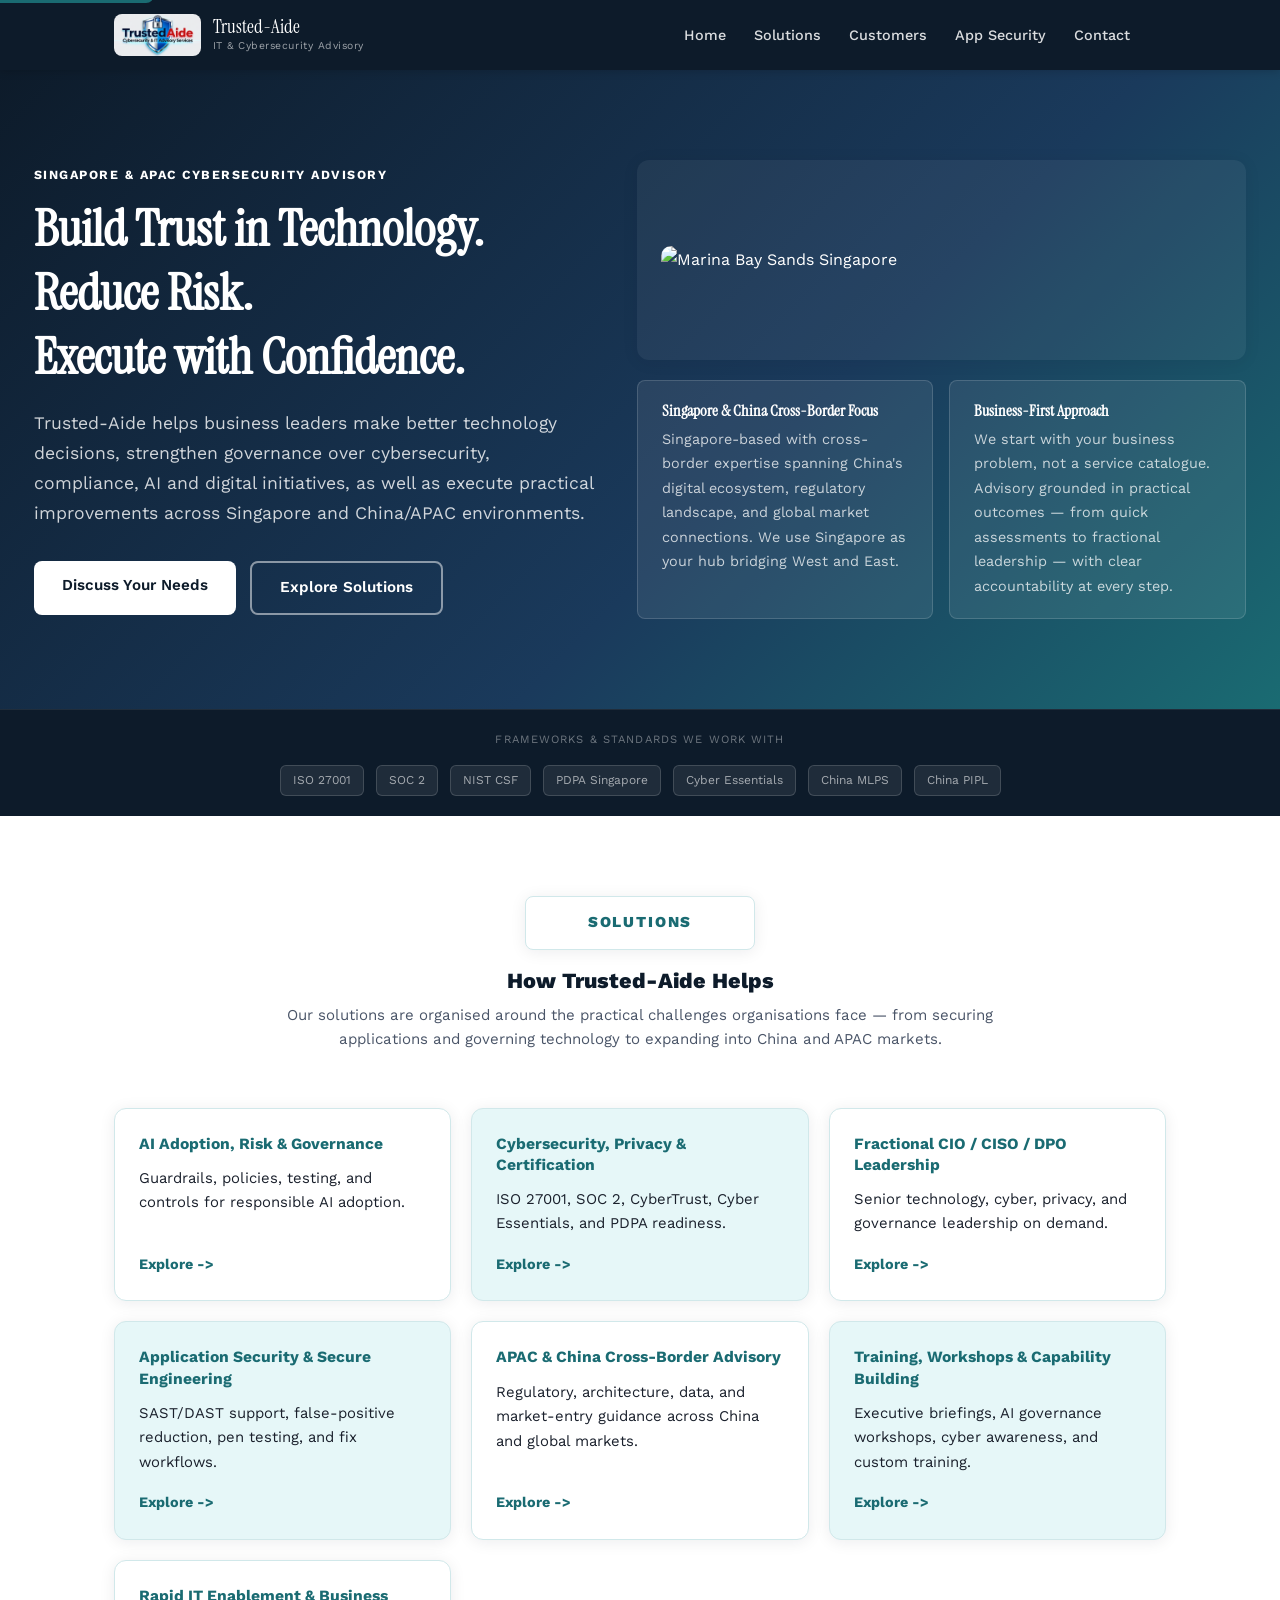
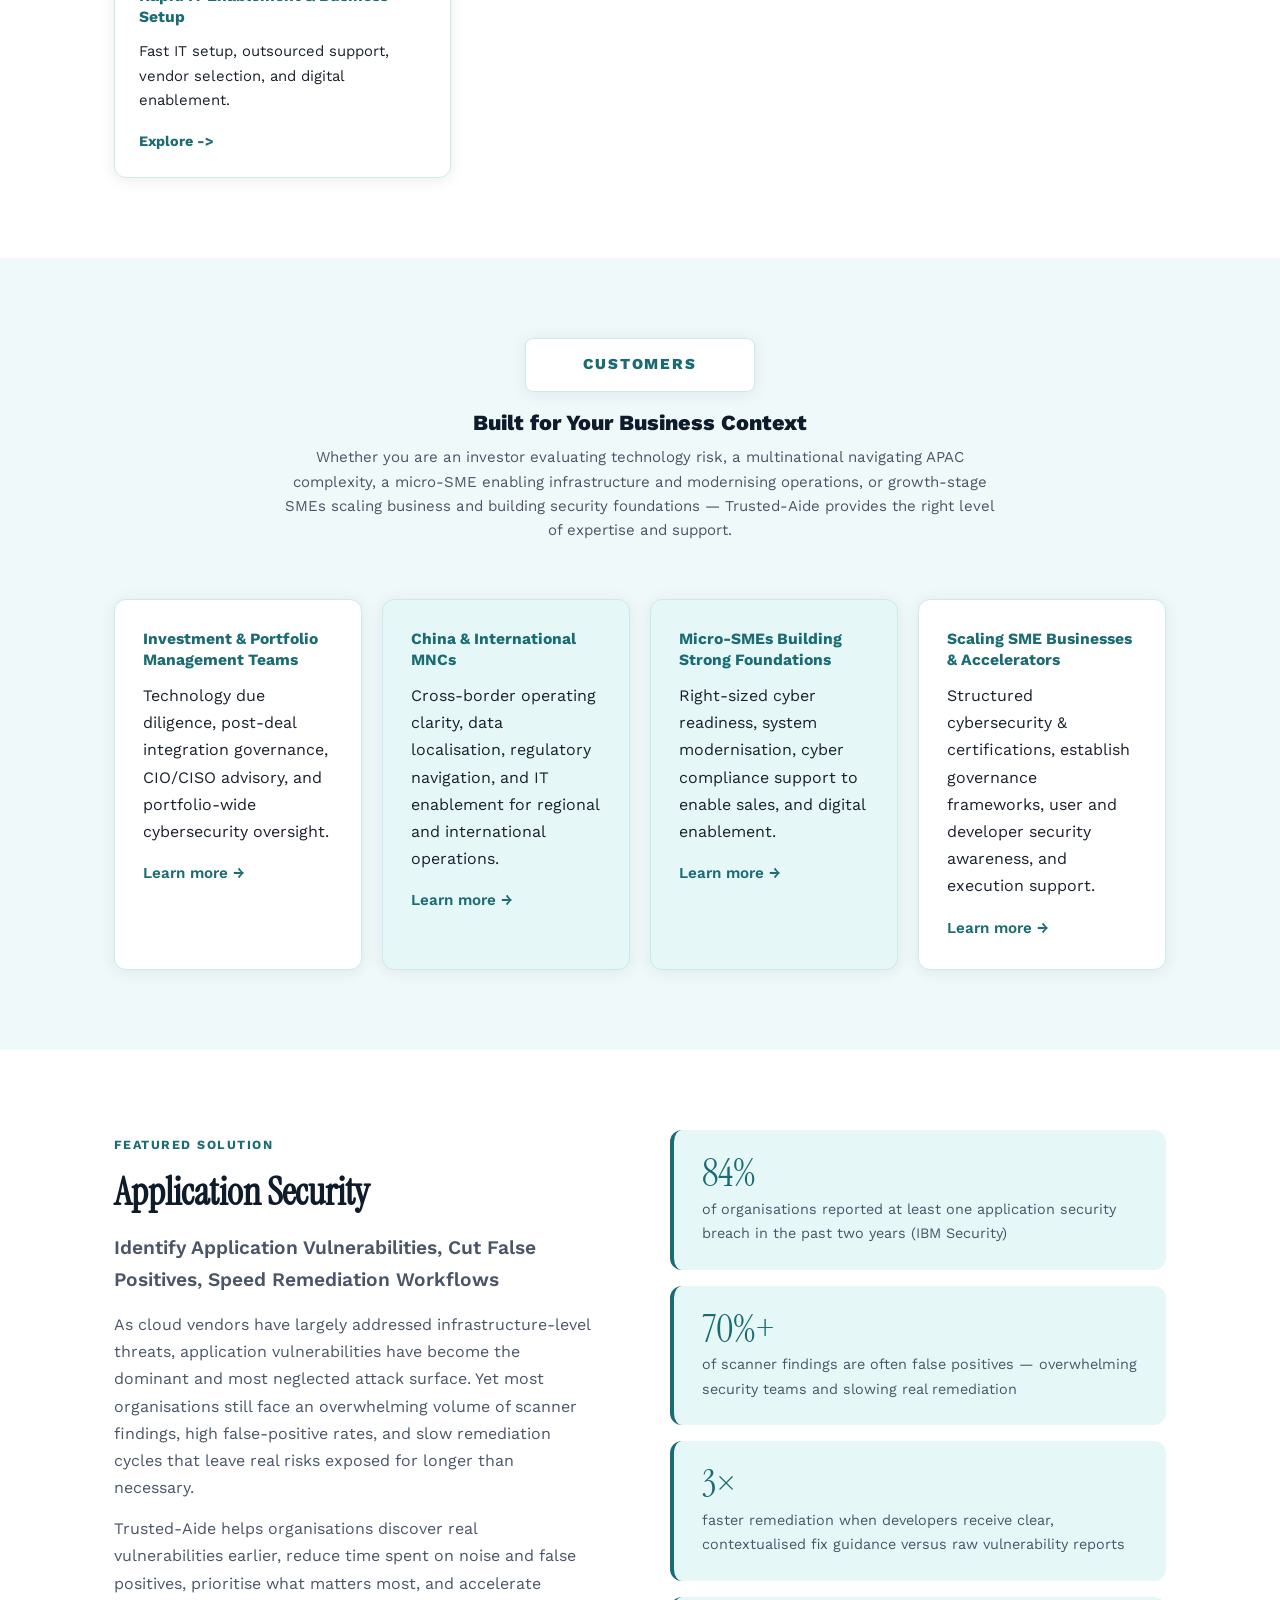
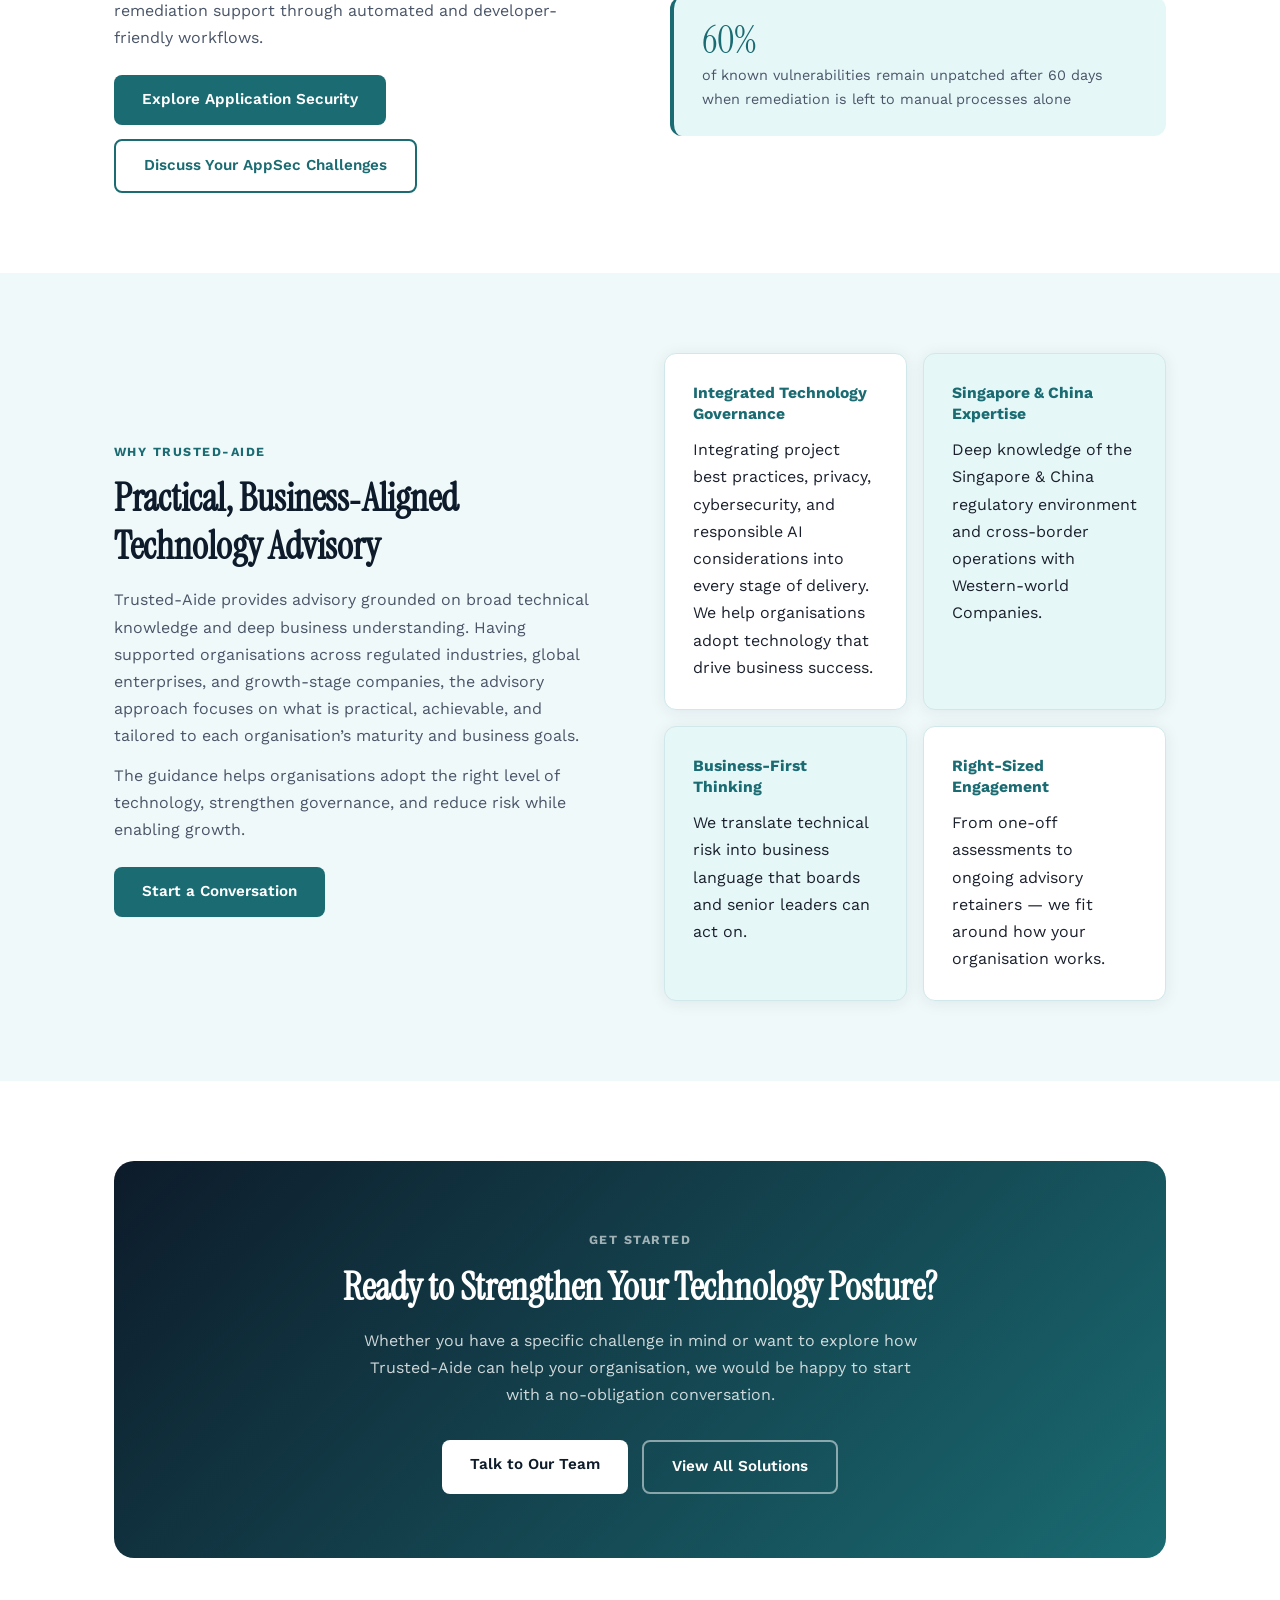
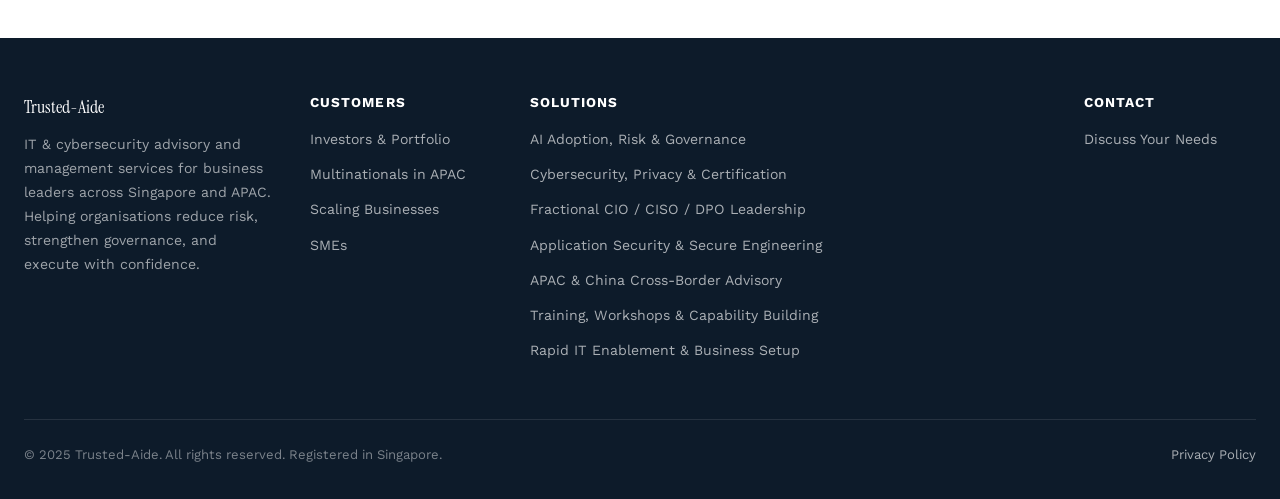
==== index.html @ 59858b73 "Balance appsec statistics section" ====
<!DOCTYPE html>
<html lang="en">
<head>
<meta charset="UTF-8"/>
<meta name="viewport" content="width=device-width, initial-scale=1.0"/>
<title>Trusted-Aide | Practical Security & Risk Reduction for SMEs</title>
  <meta name="description"
        content="Trusted-Aide helps SMEs reduce security risk with practical guidance, better controls, and support across applications, data, and operations.">

  <link rel="canonical" href="https://trusted-aide.com/">

  <!-- Open Graph -->
  <meta property="og:type" content="website">
  <meta property="og:title" content="Trusted-Aide | Practical Security & Risk Reduction for SMEs">
  <meta property="og:description"
        content="Reduce security risk with practical, business-friendly guidance across your applications, data, and operations.">
  <meta property="og:url" content="https://trusted-aide.com/">
  <meta property="og:site_name" content="Trusted-Aide">
  <meta property="og:image" content="https://trusted-aide.com/assets/logo.png">

  <!-- Twitter -->
  <meta name="twitter:card" content="summary_large_image">
  <meta name="twitter:title" content="Trusted-Aide | Practical Security & Risk Reduction for SMEs">
  <meta name="twitter:description"
        content="Security guidance and support to help SMEs reduce risk without slowing the business.">
  <meta name="twitter:image" content="https://trusted-aide.com/assets/logo.png">

  <!-- Favicon -->
  <link rel="icon" href="/assets/logo.png">

  <!-- Google Fonts -->
  <link rel="preconnect" href="https://fonts.googleapis.com">
  <link rel="preconnect" href="https://fonts.gstatic.com" crossorigin>
  <link href="https://fonts.googleapis.com/css2?family=Instrument+Serif:ital@0;1&family=Work+Sans:wght@300..700&display=swap" rel="stylesheet">
  <link rel="stylesheet" href="assets/style.css?v=20260531-site-16">
</head>
<body>
<a class="skip-link" href="#main">Skip to content</a>

<header class="site-header">
  <div class="container nav">
    <a class="brand" href="index.html">
      <img src="assets/logo.png" alt="Trusted-Aide" width="160" height="42"/>
      <div class="brand-copy">
        <span class="brand-name">Trusted-Aide</span>
                  <span class="brand-tag">IT &amp; Cybersecurity Advisory</span>
      </div>
    </a>
    <nav class="nav-links" aria-label="Main">
      <a href="index.html">Home</a>
      <a href="solutions.html">Solutions</a>
      <a href="segments.html">Customers</a>
      <a href="solution-application-security.html">App Security</a>
      <a href="contact.html">Contact</a>
    </nav>
    <div class="nav-tools">
      <button class="menu-toggle" data-menu-toggle aria-label="Menu">&#9776;</button>
    </div>
  </div>
  <div class="container mobile-nav" data-mobile-nav>
    <a href="index.html">Home</a>
    <a href="solutions.html">Solutions</a>
    <a href="segments.html">Customers</a>
    <a href="solution-application-security.html">App Security</a>
    <a href="contact.html">Contact</a>
  </div>
</header>

<main id="main">

<!-- HERO -->
<section class="hero">
        <div class="container-wide" style="display:grid;grid-template-columns:48fr 52fr;gap:40px;align-items:start;">
    <div class="reveal">
      <span class="eyebrow">Singapore &amp; APAC Cybersecurity Advisory</span>
      <h1 class="title">Build Trust in Technology.<br>Reduce Risk.<br>Execute with Confidence.</h1>
      <p class="lede">Trusted-Aide helps business leaders make better technology decisions, strengthen governance over cybersecurity, compliance, AI and digital initiatives, as well as execute practical improvements across Singapore and China/APAC environments.</p>
      <div class="hero-actions">
        <a class="btn btn-light" href="contact.html">Discuss Your Needs</a>
        <a class="btn btn-secondary" href="solutions.html">Explore Solutions</a>
      </div>
    </div>
    <div class="hero-stack">
      <div class="logo-panel">
                  <img src="https://images.pexels.com/photos/1842332/pexels-photo-1842332.jpeg?w=800&h=500&fit=crop" alt="Marina Bay Sands Singapore" style="border-radius:10px;max-height:220px;object-fit:cover;width:100%"/>
      </div>
      <div class="cards-2">
        <div class="glass">
          <h3>Singapore &amp; China Cross-Border Focus</h3>
                        <p>Singapore-based with cross-border expertise spanning China's digital ecosystem, regulatory landscape, and global market connections. We use Singapore as your hub bridging West and East.</p>
        </div>
        <div class="glass">
          <h3>Business-First Approach</h3>
          <p>We start with your business problem, not a service catalogue. Advisory grounded in practical outcomes — from quick assessments to fractional leadership — with clear accountability at every step.</p>
        </div>
      </div>
    </div>
  </div>
</section>

<!-- TRUST BADGES -->
<section style="background:var(--navy);padding:20px 0;border-top:1px solid rgba(255,255,255,0.08)">
  <div class="container" style="display:flex;flex-wrap:wrap;gap:12px;justify-content:center;align-items:center;flex-direction:column">
    <p style="font-size:0.7rem;text-transform:uppercase;letter-spacing:0.1em;color:rgba(255,255,255,0.4);margin-bottom:4px">Frameworks &amp; Standards We Work With</p><div style="display:flex;flex-wrap:wrap;gap:12px;justify-content:center"><span class="badge">ISO 27001</span>
    <span class="badge">SOC 2</span>
    <span class="badge">NIST CSF</span>
    <span class="badge">PDPA Singapore</span>
    <span class="badge">Cyber Essentials</span><span class="badge">China MLPS</span><span class="badge">China PIPL</span>
    </div>
  </div>
</section>

<!-- SOLUTIONS OVERVIEW -->
<section class="section">
  <div class="container">
    <div class="section-head reveal">
      <span class="eyebrow">Solutions</span>
      <h2 class="section-title">How Trusted-Aide Helps</h2>
      <p class="summary">Our solutions are organised around the practical challenges organisations face — from securing applications and governing technology to expanding into China and APAC markets.</p>
    </div>
    <div class="solutions-overview-grid reveal">
      <a class="solution-overview-card card" href="solutions.html#ai">
        <h3>AI Adoption, Risk &amp; Governance</h3>
        <p>Guardrails, policies, testing, and controls for responsible AI adoption.</p>
        <span class="solution-card-link">Explore</span>
      </a>
      <a class="solution-overview-card card" href="solutions.html#cyber">
        <h3>Cybersecurity, Privacy &amp; Certification</h3>
        <p>ISO 27001, SOC 2, CyberTrust, Cyber Essentials, and PDPA readiness.</p>
        <span class="solution-card-link">Explore</span>
      </a>
      <a class="solution-overview-card card" href="solutions.html#leadership">
        <h3>Fractional CIO / CISO / DPO Leadership</h3>
        <p>Senior technology, cyber, privacy, and governance leadership on demand.</p>
        <span class="solution-card-link">Explore</span>
      </a>
      <a class="solution-overview-card card" href="solutions.html#appsec">
        <h3>Application Security &amp; Secure Engineering</h3>
        <p>SAST/DAST support, false-positive reduction, pen testing, and fix workflows.</p>
        <span class="solution-card-link">Explore</span>
      </a>
      <a class="solution-overview-card card" href="solutions.html#apac">
        <h3>APAC &amp; China Cross-Border Advisory</h3>
        <p>Regulatory, architecture, data, and market-entry guidance across China and global markets.</p>
        <span class="solution-card-link">Explore</span>
      </a>
      <a class="solution-overview-card card" href="solutions.html#training">
        <h3>Training, Workshops &amp; Capability Building</h3>
        <p>Executive briefings, AI governance workshops, cyber awareness, and custom training.</p>
        <span class="solution-card-link">Explore</span>
      </a>
      <a class="solution-overview-card card" href="solutions.html#itops">
        <h3>Rapid IT Enablement &amp; Business Setup</h3>
        <p>Fast IT setup, outsourced support, vendor selection, and digital enablement.</p>
        <span class="solution-card-link">Explore</span>
      </a>
    </div>
  </div>
</section>

<!-- WHO WE HELP -->
<section class="section surface">
  <div class="container">
    <div class="section-head reveal">
      <span class="eyebrow">Customers</span>
      <h2 class="section-title">Built for Your Business Context</h2>
      <p class="summary">Whether you are an investor evaluating technology risk, a multinational navigating APAC complexity, a micro-SME enabling infrastructure and modernising operations, or growth-stage SMEs scaling business and building security foundations — Trusted-Aide provides the right level of expertise and support.</p>
    </div>
    <div class="cards-4 reveal">
      <article class="card">
        <h3 class="card-title">Investment &amp; Portfolio Management Teams</h3>
        <p>Technology due diligence, post-deal integration governance, CIO/CISO advisory, and portfolio-wide cybersecurity oversight.</p>
        <p class="kicker"><a href="segments.html#investors">Learn more &rarr;</a></p>
      </article>
      <article class="card mint">
        <h3 class="card-title">China &amp; International MNCs</h3>
        <p>Cross-border operating clarity, data localisation, regulatory navigation, and IT enablement for regional and international operations.</p>
        <p class="kicker"><a href="segments.html#multinationals">Learn more &rarr;</a></p>
      </article>
      <article class="card mint">
        <h3 class="card-title">Micro-SMEs Building Strong Foundations</h3>
        <p>Right-sized cyber readiness, system modernisation, cyber compliance support to enable sales, and digital enablement.</p>
        <p class="kicker"><a href="segments.html#smes">Learn more &rarr;</a></p>
      </article>
      <article class="card">
        <h3 class="card-title">Scaling SME Businesses &amp; Accelerators</h3>
        <p>Structured cybersecurity &amp; certifications, establish governance frameworks, user and developer security awareness, and execution support.</p>
        <p class="kicker"><a href="segments.html#scaling">Learn more &rarr;</a></p>
      </article>
    </div>
  </div>
</section>

<!-- FEATURED: APPLICATION SECURITY -->
<section class="section">
  <div class="container">
    <div class="feature-band asym reveal">
      <div class="content-block">
        <span class="eyebrow">Featured Solution</span>
        <h2 class="section-title">Application Security</h2>
        <p class="page-subtitle">Identify Application Vulnerabilities, Cut False Positives, Speed Remediation Workflows</p>
        <p>As cloud vendors have largely addressed infrastructure-level threats, application vulnerabilities have become the dominant and most neglected attack surface. Yet most organisations still face an overwhelming volume of scanner findings, high false-positive rates, and slow remediation cycles that leave real risks exposed for longer than necessary.</p>
        <p>Trusted-Aide helps organisations discover real vulnerabilities earlier, reduce time spent on noise and false positives, prioritise what matters most, and accelerate remediation support through automated and developer-friendly workflows.</p>
        <div class="hero-actions hero-actions-tight">
          <a class="btn btn-primary" href="solution-application-security.html">Explore Application Security</a>
          <a class="btn btn-secondary" href="contact.html">Discuss Your AppSec Challenges</a>
        </div>
      </div>
      <div class="stat-stack">
        <div class="stat-card">
          <div class="number">84%</div>
          <p>of organisations reported at least one application security breach in the past two years (IBM Security)</p>
        </div>
        <div class="stat-card">
          <div class="number">70%+</div>
          <p>of scanner findings are often false positives — overwhelming security teams and slowing real remediation</p>
        </div>
        <div class="stat-card">
          <div class="number">3&times;</div>
          <p>faster remediation when developers receive clear, contextualised fix guidance versus raw vulnerability reports</p>
        </div>
        <div class="stat-card">
          <div class="number">60%</div>
          <p>of known vulnerabilities remain unpatched after 60 days when remediation is left to manual processes alone</p>
        </div>
      </div>
    </div>
  </div>
</section>

<!-- WHY TRUSTED-AIDE -->
<section class="section surface">
  <div class="container">
    <div class="why-grid reveal">
      <div class="content-block">
        <span class="eyebrow">Why Trusted-Aide</span>
        <h2 class="section-title">Practical, Business‑Aligned Technology Advisory</h2>
        <p>Trusted‑Aide provides advisory grounded on broad technical knowledge and deep business understanding. Having supported organisations across regulated industries, global enterprises, and growth‑stage companies, the advisory approach focuses on what is practical, achievable, and tailored to each organisation’s maturity and business goals.</p>
        <p>The guidance helps organisations adopt the right level of technology, strengthen governance, and reduce risk while enabling growth.</p>
        <div class="hero-actions hero-actions-tight">
          <a class="btn btn-primary" href="contact.html">Start a Conversation</a>
        </div>
      </div>
      <div class="cards-2">
        <div class="card">
          <h3 class="card-title">Integrated Technology Governance</h3>
          <p>Integrating project best practices, privacy, cybersecurity, and responsible AI considerations into every stage of delivery. We help organisations adopt technology that drive business success.</p>
        </div>
        <div class="card mint">
          <h3 class="card-title">Singapore &amp; China Expertise</h3>
          <p>Deep knowledge of the Singapore & China regulatory environment and cross-border operations with Western-world Companies.</p>
        </div>
        <div class="card mint">
          <h3 class="card-title">Business-First Thinking</h3>
          <p>We translate technical risk into business language that boards and senior leaders can act on.</p>
        </div>
        <div class="card">
          <h3 class="card-title">Right-Sized Engagement</h3>
          <p>From one-off assessments to ongoing advisory retainers — we fit around how your organisation works.</p>
        </div>
      </div>
    </div>
  </div>
</section>

<!-- CTA -->
<section class="section">
  <div class="container">
    <div class="cta-band reveal">
      <span class="eyebrow cta-eyebrow">Get Started</span>
      <h2 class="section-title">Ready to Strengthen Your Technology Posture?</h2>
      <p>Whether you have a specific challenge in mind or want to explore how Trusted-Aide can help your organisation, we would be happy to start with a no-obligation conversation.</p>
      <div style="display:flex;gap:14px;justify-content:center;flex-wrap:wrap">
        <a class="btn btn-light" href="contact.html">Talk to Our Team</a>
        <a class="btn btn-secondary" style="border-color:rgba(255,255,255,0.5);color:#fff" href="solutions.html">View All Solutions</a>
      </div>
    </div>
  </div>
</section>

</main>

<footer class="site-footer">
  <div class="container">
    <div class="footer-grid">
      <div class="footer-brand">
        <span class="brand-name">Trusted-Aide</span>
        <p>IT & cybersecurity advisory and management services for business leaders across Singapore and APAC. Helping organisations reduce risk, strengthen governance, and execute with confidence.</p>
      </div>
      <div class="footer-col">
        <h4>Customers</h4>
        <ul>
          <li><a href="segments.html#investors">Investors &amp; Portfolio</a></li>
          <li><a href="segments.html#multinationals">Multinationals in APAC</a></li>
          <li><a href="segments.html#scaling">Scaling Businesses</a></li>
          <li><a href="segments.html#smes">SMEs</a></li>
        </ul>
      </div>
      <div class="footer-col">
        <h4>Solutions</h4>
        <ul>
          <li><a href="solutions.html#ai">AI Adoption, Risk &amp; Governance</a></li>
          <li><a href="solutions.html#cyber">Cybersecurity, Privacy &amp; Certification</a></li>
          <li><a href="solutions.html#leadership">Fractional CIO / CISO / DPO Leadership</a></li>
          <li><a href="solutions.html#appsec">Application Security &amp; Secure Engineering</a></li>
          <li><a href="solutions.html#apac">APAC &amp; China Cross-Border Advisory</a></li>
          <li><a href="solutions.html#training">Training, Workshops &amp; Capability Building</a></li>
          <li><a href="solutions.html#itops">Rapid IT Enablement &amp; Business Setup</a></li>
        </ul>
      </div>
      <div class="footer-col">
        <h4>Contact</h4>
        <ul>
          <li><a href="contact.html">Discuss Your Needs</a></li>
        </ul>
      </div>
    </div>
    <div class="footer-bottom">
      <p>&copy; 2025 Trusted-Aide. All rights reserved. Registered in Singapore.</p>
      <p><a href="privacy.html">Privacy Policy</a></p>
    </div>
  </div>
</footer>

<script src="assets/script.js"></script>
</body>
</html>
---- assets/style.css ----
/* ===== Trusted-Aide v4 Stylesheet ===== */

/* --- Reset & Base --- */
*, *::before, *::after { box-sizing: border-box; margin: 0; padding: 0; }
html { scroll-behavior: smooth; font-size: 16px; }
body {
  font-family: 'Work Sans', sans-serif;
  background: var(--bg);
  color: var(--text);
  line-height: 1.7;
  transition: background 0.3s, color 0.3s;
}
a { color: var(--accent); text-decoration: none; }
a:hover { text-decoration: underline; }
img { max-width: 100%; display: block; }

/* --- CSS Variables --- */
:root {
  --navy: #0d1b2a;
  --teal: #1a6b72;
  --mint: #e6f7f8;
  --accent: #1a6b72;
  --accent-dark: #134f55;
  --white: #ffffff;
  --off-white: #f8fafb;
  --text: #1a202c;
  --text-muted: #4a5568;
  --bg: #ffffff;
  --surface: #f0f9fa;
  --border: #d1e8ea;
  --card-bg: #ffffff;
  --card-mint: #e6f7f8;
  --shadow: 0 2px 16px rgba(13,27,42,0.08);
  --radius: 12px;
  --radius-sm: 8px;
}
[data-theme='dark'] {
  --bg: #0d1b2a;
  --surface: #112233;
  --text: #e2e8f0;
  --text-muted: #94a3b8;
  --card-bg: #1a2d40;
  --card-mint: #1a3a3e;
  --border: #2d4a5a;
  --shadow: 0 2px 16px rgba(0,0,0,0.3);
}

/* --- Layout --- */
.container { max-width: 1100px; margin: 0 auto; padding: 0 24px; }
.container-wide { max-width: 1260px; margin: 0 auto; padding: 0 24px; }
.section { padding: 80px 0; }
.section.surface { background: var(--surface); }
.section-head { text-align: center; max-width: 720px; margin: 0 auto 56px; }

/* --- Typography --- */
h1,h2,h3,h4 { font-family: 'Instrument Serif', serif; color: var(--heading-color, var(--navy)); line-height: 1.25; }
[data-theme='dark'] h1,
[data-theme='dark'] h2,
[data-theme='dark'] h3,
[data-theme='dark'] h4 { color: #e2e8f0; }
.title { font-size: clamp(2rem, 4vw, 3.2rem); margin-bottom: 20px; } .hero .title, .hero .eyebrow { color: #ffffff !important; }
.section-title { font-size: clamp(1.6rem, 3vw, 2.4rem); margin-bottom: 16px; }
.page-subtitle { font-size: 1.2rem; color: var(--teal); font-weight: 600; margin-bottom: 20px; }
.eyebrow { display: inline-block; font-size: 0.78rem; font-weight: 700; letter-spacing: 0.12em; text-transform: uppercase; color: var(--teal); margin-bottom: 12px; }
.lede { font-size: 1.1rem; color: var(--text-muted); max-width: 560px; margin-bottom: 32px; }
.summary { font-size: 1rem; color: var(--text-muted); }
.kicker { margin-top: 16px; font-weight: 600; font-size: 0.95rem; }
.kicker a { color: var(--teal); }
.tag { display: inline-block; font-size: 0.72rem; font-weight: 700; letter-spacing: 0.08em; text-transform: uppercase; background: var(--mint); color: var(--teal); border-radius: 4px; padding: 3px 10px; margin-bottom: 10px; }
[data-theme='dark'] .tag { background: var(--card-mint); }
.section-head > .eyebrow {
  background: var(--card-bg);
  border: 1px solid var(--border);
  border-radius: 8px;
  box-shadow: var(--shadow);
  color: var(--teal);
  font-family: 'Work Sans', sans-serif;
  font-size: clamp(0.95rem, 1.15vw, 1.05rem);
  font-weight: 800;
  letter-spacing: 0.12em;
  margin-bottom: 16px;
  min-width: 230px;
  padding: 13px 28px;
  text-align: center;
}
.section-head > .section-title {
  color: var(--navy);
  font-family: 'Work Sans', sans-serif;
  font-size: clamp(1.08rem, 1.7vw, 1.35rem);
  font-weight: 800;
  line-height: 1.35;
  margin: 0 0 8px;
}
.section-head > .summary {
  color: var(--text-muted);
  font-size: 0.94rem;
  line-height: 1.62;
  margin-left: auto;
  margin-right: auto;
  max-width: 720px;
}
[data-theme='dark'] .section-head > .section-title {
  color: #e2e8f0;
}

/* --- Buttons --- */
.btn { display: inline-block; padding: 12px 28px; border-radius: var(--radius-sm); font-weight: 600; font-size: 0.95rem; cursor: pointer; transition: all 0.2s; border: none; }
.btn-primary { background: var(--teal); color: #fff; }
.btn-primary:hover { background: var(--accent-dark); text-decoration: none; }
.btn-secondary { background: transparent; color: var(--teal); border: 2px solid var(--teal); }
.btn-secondary:hover { background: var(--mint); text-decoration: none; }
.btn-light { background: #fff; color: var(--navy); }
.btn-light:hover { background: var(--mint); text-decoration: none; }
.hero-actions { display: flex; flex-wrap: wrap; gap: 14px; margin-top: 32px; }
.hero-actions-tight { margin-top: 24px; }

/* --- Header --- */
.site-header { position: sticky; top: 0; z-index: 100; background: var(--navy); box-shadow: 0 2px 8px rgba(0,0,0,0.15); }
.nav { display: flex; align-items: center; gap: 24px; padding-top: 14px; padding-bottom: 14px; }
.brand { display: flex; align-items: center; gap: 12px; text-decoration: none; }
.brand img { border-radius: 8px; object-fit: contain; height: 42px; width: auto; max-width: 160px; }
.brand-copy { display: flex; flex-direction: column; }
.brand-name { font-family: 'Instrument Serif', serif; font-size: 1.2rem; color: #fff; line-height: 1.1; }
.brand-tag { font-size: 0.65rem; color: rgba(255,255,255,0.6); letter-spacing: 0.05em; }
.nav-links { display: flex; gap: 4px; margin-left: auto; }
.nav-links a { color: rgba(255,255,255,0.85); font-size: 0.9rem; padding: 6px 12px; border-radius: 6px; font-weight: 500; }
.nav-links a:hover { background: rgba(255,255,255,0.1); text-decoration: none; color: #fff; }
.nav-tools { display: flex; align-items: center; gap: 10px; }
.menu-toggle { display: none; background: none; border: none; color: #fff; font-size: 1.4rem; cursor: pointer; padding: 4px 8px; }
.mobile-nav { display: none; flex-direction: column; gap: 4px; padding: 12px 24px 16px; border-top: 1px solid rgba(255,255,255,0.1); }
.mobile-nav a { color: rgba(255,255,255,0.85); padding: 8px 12px; border-radius: 6px; font-size: 0.95rem; }
.mobile-nav a:hover { background: rgba(255,255,255,0.1); }
.mobile-nav.open { display: flex; }

/* --- Hero --- */
.hero { background: linear-gradient(135deg, var(--navy) 0%, #1a3a5c 60%, #1a6b72 100%); color: #fff; padding: 90px 0; --heading-color: #ffffff; }
.hero-grid { display: grid; grid-template-columns: 55fr 45fr; gap: 40px; align-items: start; }
.hero .lede { color: rgba(255,255,255,0.8); }
.hero .btn-secondary { border-color: rgba(255,255,255,0.5); color: #fff; }
.hero .btn-secondary:hover { background: rgba(255,255,255,0.1); }
.hero-stack { display: flex; flex-direction: column; gap: 20px; }
.logo-panel { border-radius: var(--radius); overflow: hidden; box-shadow: var(--shadow); background: rgba(255,255,255,0.05); padding: 24px; display: flex; align-items: center; justify-content: center; min-height: 200px; }
.logo-panel img { max-height: 180px; object-fit: contain; filter: brightness(1.1); }
.glass { background: rgba(255,255,255,0.08); border: 1px solid rgba(255,255,255,0.15); border-radius: var(--radius-sm); padding: 20px 24px; }
.glass h3 { color: #fff; font-size: 1rem; margin-bottom: 6px; }
.glass p { color: rgba(255,255,255,0.75); font-size: 0.9rem; }

/* --- Page Hero (subpages) --- */
.page-hero { background: linear-gradient(135deg, var(--navy) 0%, #1a3a5c 70%, #1a6b72 100%); color: #fff; padding: 64px 0 56px; }
.page-hero .eyebrow { color: rgba(255,255,255,0.6); }
.page-hero h1 { color: #fff; font-size: clamp(1.8rem, 3.5vw, 2.8rem); margin-bottom: 16px; }
.page-hero .lede { color: rgba(255,255,255,0.8); margin-bottom: 0; max-width: 680px; }
.page-hero-actions { display: flex; flex-wrap: wrap; gap: 14px; margin-top: 28px; }
.page-hero .btn-secondary { border-color: rgba(255,255,255,0.55); color: #fff; }
.page-hero .btn-secondary:hover { background: rgba(255,255,255,0.1); border-color: rgba(255,255,255,0.8); }

/* --- Cards --- */
.cards-4 { display: grid; grid-template-columns: repeat(4,1fr); gap: 20px; }
.cards-3 { display: grid; grid-template-columns: repeat(3,1fr); gap: 24px; }
.cards-2 { display: grid; grid-template-columns: 1fr 1fr; gap: 16px; }
.card { background: var(--card-bg); border: 1px solid var(--border); border-radius: var(--radius); padding: 28px; box-shadow: var(--shadow); transition: transform 0.2s, box-shadow 0.2s; }
.card:hover { transform: translateY(-3px); box-shadow: 0 8px 24px rgba(13,27,42,0.12); }
.card.mint { background: var(--card-mint); }
/* Shared card typography */

/* --- Feature Band --- */
.feature-band { display: grid; grid-template-columns: 1fr 1fr; gap: 60px; align-items: start; }
.card-title,
.service-item h3,
.seg-card-body h3,
.step h3,
.solution-overview-card h3,
.solution-service-grid .service-item h3,
.solution-spotlight-grid h4 {
  color: var(--teal) !important;
  font-family: 'Work Sans', sans-serif !important;
  font-size: 0.98rem !important;
  font-weight: 700 !important;
  line-height: 1.35 !important;
  letter-spacing: 0 !important;
  margin: 0 0 12px !important;
}
.content-block { padding-right: 20px; }
.content-block p { color: var(--text-muted); margin-bottom: 14px; }

/* --- Why section --- */
.why-grid { display: grid; grid-template-columns: 1fr 1fr; gap: 48px; align-items: center; }
.why-grid .content-block p { color: var(--text-muted); margin-bottom: 12px; }
.stat-stack { display: flex; flex-direction: column; gap: 16px; }
.stat-card { background: var(--card-mint); border-radius: var(--radius); padding: 24px 28px; border-left: 4px solid var(--teal); }
.stat-card .number { font-family: 'Instrument Serif', serif; font-size: 2.4rem; color: var(--teal); line-height: 1; margin-bottom: 4px; }
.stat-card p { color: var(--text-muted); font-size: 0.9rem; margin: 0; }

/* --- Services list --- */
.services-list { display: grid; grid-template-columns: repeat(2,1fr); gap: 24px; margin-top: 40px; }
.service-item { background: var(--card-bg); border: 1px solid var(--border); border-radius: var(--radius); padding: 28px; }
.service-item h3 { font-size: 1.05rem; margin-bottom: 10px; }
.service-item ul { list-style: none; padding: 0; }
.service-item ul li { padding: 5px 0; color: var(--text-muted); font-size: 0.92rem; padding-left: 18px; position: relative; }
.service-item ul li::before { content: '→'; position: absolute; left: 0; color: var(--teal); }

/* --- Steps --- */
.steps { display: grid; grid-template-columns: repeat(4,1fr); gap: 20px; counter-reset: step; }
.step { background: var(--card-bg); border: 1px solid var(--border); border-radius: var(--radius); padding: 28px; counter-increment: step; position: relative; }
.step::before { content: counter(step); font-family: 'Instrument Serif', serif; font-size: 2rem; color: var(--mint); position: absolute; top: 16px; right: 20px; }
[data-theme='dark'] .step::before { color: var(--card-mint); }
.step h3 { font-size: 1rem; margin-bottom: 8px; }
.step p { font-size: 0.9rem; color: var(--text-muted); }

/* --- CTA Band --- */
.cta-band { background: linear-gradient(135deg, var(--navy) 0%, var(--teal) 100%); border-radius: 20px; padding: 64px 56px; text-align: center; color: #fff; }
.cta-band h2 { color: #fff; margin-bottom: 16px; }
.cta-band p { color: rgba(255,255,255,0.8); max-width: 560px; margin: 0 auto 32px; }
.cta-eyebrow { color: rgba(255,255,255,0.6); }

/* --- Segments Hero Image Grid --- */
.segments-grid { display: grid; grid-template-columns: repeat(2,1fr); gap: 28px; margin-top: 48px; }
.seg-card { border-radius: var(--radius); overflow: hidden; box-shadow: var(--shadow); background: var(--card-bg); border: 1px solid var(--border); }
.seg-card-img { height: 200px; object-fit: cover; width: 100%; }
.seg-card-body { padding: 28px; }
.seg-card-body h3 { font-size: 1.15rem; margin-bottom: 10px; }
.seg-card-body p { color: var(--text-muted); font-size: 0.93rem; margin-bottom: 14px; }

/* --- Contact Form --- */
.contact-grid { display: grid; grid-template-columns: 1fr 1.4fr; gap: 56px; align-items: start; }
.contact-info h2 { margin-bottom: 16px; }
.contact-info p { color: var(--text-muted); margin-bottom: 20px; }
.contact-detail { display: flex; align-items: flex-start; gap: 12px; margin-bottom: 16px; }
.contact-detail .icon { font-size: 1.3rem; margin-top: 2px; }
.contact-detail p { color: var(--text-muted); margin: 0; font-size: 0.92rem; }
.contact-form { background: var(--card-bg); border: 1px solid var(--border); border-radius: var(--radius); padding: 40px; box-shadow: var(--shadow); }
.form-row { display: grid; grid-template-columns: 1fr 1fr; gap: 16px; }
.form-group { margin-bottom: 20px; }
.form-group label { display: block; font-size: 0.88rem; font-weight: 600; margin-bottom: 6px; color: var(--text); }
.form-group input,
.form-group select,
.form-group textarea { width: 100%; padding: 10px 14px; border: 1.5px solid var(--border); border-radius: var(--radius-sm); font-family: 'Work Sans', sans-serif; font-size: 0.95rem; background: var(--bg); color: var(--text); transition: border-color 0.2s; }
.form-group input:focus,
.form-group select:focus,
.form-group textarea:focus { outline: none; border-color: var(--teal); }
.form-group textarea { resize: vertical; min-height: 100px; }
.form-note { font-size: 0.8rem; color: var(--text-muted); margin-top: 12px; }
.hp-field { display: none; }
.consent-group {
  display: grid;
  gap: 12px;
}
.consent-group label {
  display: flex;
  align-items: flex-start;
  gap: 10px;
  cursor: pointer;
  font-weight: 400;
}
.consent-group input {
  width: auto;
  margin-top: 5px;
  flex: 0 0 auto;
}
.consent-group span {
  color: var(--text-muted);
  font-size: 0.88rem;
  line-height: 1.55;
}
.consent-group a {
  font-weight: 700;
}

/* --- Footer --- */
.site-footer { background: var(--navy); color: rgba(255,255,255,0.7); padding: 56px 0 32px; }
.site-footer .container { max-width: 1280px; }
.footer-grid {
  display: grid;
  grid-template-columns: minmax(220px, 0.95fr) minmax(170px, 0.7fr) minmax(520px, 1.8fr) minmax(170px, 0.65fr);
  gap: 34px;
  margin-bottom: 48px;
}
.footer-brand .brand-name { color: #fff; font-size: 1.1rem; }
.footer-brand p { font-size: 0.88rem; margin-top: 12px; color: rgba(255,255,255,0.6); }
.footer-col h4 { color: #fff; font-family: 'Work Sans', sans-serif; font-size: 0.85rem; font-weight: 700; letter-spacing: 0.08em; text-transform: uppercase; margin-bottom: 14px; }
.footer-col ul { list-style: none; }
.footer-col ul li { margin-bottom: 8px; }
.footer-col ul li a { color: rgba(255,255,255,0.65); font-size: 0.88rem; }
.footer-col ul li a:hover { color: #fff; text-decoration: none; }
.footer-col:nth-child(3) ul li a { white-space: nowrap; }
.footer-bottom { border-top: 1px solid rgba(255,255,255,0.1); padding-top: 24px; display: flex; justify-content: space-between; align-items: center; flex-wrap: wrap; gap: 12px; }
.footer-bottom p { font-size: 0.82rem; color: rgba(255,255,255,0.45); }
.footer-bottom a { color: rgba(255,255,255,0.65); }
.footer-bottom a:hover { color: #fff; text-decoration: none; }
.badge { background: rgba(255,255,255,0.08); border: 1px solid rgba(255,255,255,0.15); border-radius: 6px; padding: 4px 12px; font-size: 0.75rem; color: rgba(255,255,255,0.6); }

/* --- Solutions page --- */
.solutions-hero-grid {
  display: grid;
  grid-template-columns: minmax(0, 1.05fr) minmax(280px, 0.75fr);
  gap: 38px;
  align-items: center;
}
.solutions-hero-image {
  border-radius: var(--radius);
  overflow: hidden;
  border: 1px solid rgba(255,255,255,0.18);
  box-shadow: 0 18px 40px rgba(0,0,0,0.22);
  background: rgba(255,255,255,0.08);
}
.solutions-hero-image img {
  width: 100%;
  aspect-ratio: 4 / 3;
  object-fit: cover;
  object-position: center;
  filter: saturate(0.95) contrast(1.02);
}
.solutions-overview-head {
  display: grid;
  grid-template-columns: auto minmax(280px, max-content);
  align-items: center;
  justify-content: center;
  gap: 24px;
  text-align: left;
  width: fit-content;
  max-width: 920px;
  margin: 0 auto 40px;
}
.solution-section-label {
  display: inline-block;
  min-width: 230px;
  background: var(--card-bg);
  border: 1px solid var(--border);
  color: var(--teal);
  border-radius: 10px;
  padding: 16px 30px;
  font-weight: 800;
  font-size: 1.2rem;
  letter-spacing: 0.02em;
  text-transform: none;
  box-shadow: 0 10px 24px rgba(26,107,114,0.18);
}
.solutions-overview-head h2 {
  color: var(--navy);
  font-family: 'Work Sans', sans-serif;
  font-size: clamp(1.02rem, 1.7vw, 1.25rem);
  font-weight: 700;
  line-height: 1.35;
  margin: 0 0 6px;
}
[data-theme='dark'] .solutions-overview-head h2 {
  color: #e2e8f0;
}
.solutions-overview-head p {
  color: var(--text-muted);
  font-size: 0.9rem;
  line-height: 1.6;
}
.solutions-overview-grid {
  display: grid;
  grid-template-columns: repeat(3, minmax(0, 1fr));
  gap: 20px;
}
.solution-overview-card {
  display: flex;
  flex-direction: column;
  min-height: 190px;
  background: var(--card-bg);
  border: 1px solid var(--border);
  border-radius: var(--radius);
  padding: 24px;
  box-shadow: var(--shadow);
  color: var(--text);
  text-decoration: none;
  transition: transform 0.2s, box-shadow 0.2s, border-color 0.2s;
}
.solution-overview-card:nth-child(even) {
  background: var(--card-mint);
}
.solution-overview-card:hover {
  border-color: var(--teal);
  box-shadow: 0 8px 24px rgba(13,27,42,0.12);
  text-decoration: none;
  transform: translateY(-3px);
}
.solution-overview-card h3 {
  color: var(--teal);
  font-family: 'Work Sans', sans-serif;
  font-size: 0.98rem;
  font-weight: 700;
  line-height: 1.35;
  margin: 0 0 12px;
}
.solution-overview-card p {
  color: var(--text);
  font-size: 0.93rem;
  line-height: 1.65;
  margin: 0 0 16px;
}
.solution-card-link {
  color: var(--teal);
  font-weight: 700;
  font-size: 0.9rem;
  margin-top: auto;
}
.solution-card-link::after {
  content: ' ->';
}
.solutions-detail .container {
  display: grid;
  gap: 28px;
}
.solution-panel {
  position: relative;
  scroll-margin-top: 104px;
  background: var(--card-bg);
  border: 1px solid var(--border);
  border-radius: var(--radius);
  padding: clamp(28px, 4vw, 44px);
  box-shadow: var(--shadow);
}
.solution-panel-head {
  max-width: 820px;
  margin-bottom: 24px;
}
.solution-panel-head p {
  color: var(--text-muted);
  font-size: 1.02rem;
}
.solution-service-grid {
  display: grid;
  grid-template-columns: repeat(auto-fit, minmax(250px, 1fr));
  gap: 16px;
}
.solution-service-grid .service-item {
  margin-top: 0;
  padding: 22px;
}
.solution-service-grid .service-item h3 {
  color: var(--teal);
  font-family: 'Work Sans', sans-serif;
  font-size: 0.98rem;
  font-weight: 700;
  line-height: 1.35;
  margin: 0 0 12px;
}
.solution-service-grid .service-item p {
  color: var(--text);
  font-size: 0.93rem;
  line-height: 1.65;
  margin: 0;
}
.solution-service-grid .service-item p + p,
.solution-spotlight-grid p + p {
  margin-top: 10px;
}
.training-service-grid .training-feature-card {
  grid-column: 1 / -1;
  display: grid;
  grid-template-columns: minmax(240px, 0.45fr) 1fr;
  gap: 18px 28px;
  align-items: start;
  background: var(--card-mint);
}
.training-service-grid .training-feature-card h3 {
  margin-bottom: 0;
}
.training-service-grid .training-feature-copy p + p {
  margin-top: 10px;
}
.book-feature {
  display: grid;
  grid-template-columns: 116px 1fr;
  gap: 22px;
  align-items: center;
  margin-top: 22px;
  background: var(--card-mint);
  border: 1px solid var(--border);
  border-left: 4px solid var(--teal);
  border-radius: var(--radius);
  padding: 18px;
}
.book-feature img {
  width: 116px;
  border-radius: 6px;
  box-shadow: 0 10px 24px rgba(13,27,42,0.18);
}
.book-feature-label {
  color: var(--teal);
  font-size: 0.75rem;
  font-weight: 800;
  letter-spacing: 0.08em;
  text-transform: uppercase;
  margin-bottom: 4px;
}
.book-feature h3 {
  color: var(--navy);
  font-family: 'Work Sans', sans-serif;
  font-size: 1.05rem;
  line-height: 1.35;
  margin: 0 0 6px;
}
.book-feature-subtitle {
  color: var(--teal);
  font-weight: 700;
  font-size: 0.92rem;
  margin-bottom: 8px;
}
.book-feature p {
  color: var(--text);
  font-size: 0.9rem;
  line-height: 1.6;
  margin: 0 0 12px;
}
.book-feature a {
  color: var(--teal);
  font-weight: 800;
}
[data-theme='dark'] .book-feature h3 {
  color: #e2e8f0;
}
.solution-note {
  margin-top: 18px;
  background: var(--mint);
  border-left: 4px solid var(--teal);
  border-radius: var(--radius-sm);
  color: var(--text);
  padding: 14px 16px;
  font-size: 0.92rem;
}
[data-theme='dark'] .solution-note {
  background: var(--card-mint);
}
.solution-note a {
  font-weight: 700;
}
.solution-spotlight {
  background: var(--card-mint);
  border: 1px solid var(--border);
  border-left: 4px solid var(--teal);
  border-radius: var(--radius);
  padding: 24px;
  margin-bottom: 20px;
}
.solution-spotlight h3 {
  color: var(--teal);
  font-size: 1.2rem;
  margin-bottom: 8px;
}
.solution-spotlight p {
  color: var(--text-muted);
}
.solution-spotlight-grid {
  display: grid;
  grid-template-columns: repeat(auto-fit, minmax(240px, 1fr));
  gap: 16px;
  margin-top: 18px;
}
.solution-spotlight-grid div {
  background: var(--card-bg);
  border: 1px solid var(--border);
  border-radius: var(--radius-sm);
  padding: 18px;
}
.solution-spotlight-grid h4 {
  color: var(--teal);
  font-family: 'Work Sans', sans-serif;
  font-size: 0.95rem;
  margin-bottom: 8px;
}
.anchor-offset {
  position: absolute;
  top: -104px;
}

/* --- Application Security page --- */
.appsec-page .section-head {
  max-width: 820px;
  margin-bottom: 34px;
}
.appsec-page .section {
  padding: 64px 0;
}
.appsec-page .section.surface {
  padding: 64px 0;
}
.appsec-page .section-head .eyebrow {
  background: var(--card-bg) !important;
  border: 1px solid var(--border) !important;
  border-radius: 8px !important;
  box-shadow: var(--shadow) !important;
  color: var(--teal) !important;
  font-size: clamp(0.95rem, 1.15vw, 1.05rem) !important;
  font-family: 'Work Sans', sans-serif !important;
  font-weight: 800 !important;
  letter-spacing: 0.12em !important;
  margin-bottom: 16px !important;
  min-width: 230px;
  padding: 13px 28px !important;
  text-align: center;
}
.appsec-page .section-head .section-title {
  color: var(--navy) !important;
  font-family: 'Work Sans', sans-serif !important;
  font-size: clamp(1.08rem, 1.7vw, 1.35rem) !important;
  font-weight: 800 !important;
  line-height: 1.35 !important;
  margin: 0 0 8px !important;
}
.appsec-page .section-head .summary {
  color: var(--text-muted) !important;
  font-size: 0.94rem !important;
  line-height: 1.62 !important;
  margin-left: auto;
  margin-right: auto;
  max-width: 720px;
}
.appsec-problem-grid {
  display: grid;
  grid-template-columns: minmax(280px, 1.05fr) minmax(280px, 0.95fr);
  gap: 28px;
  align-items: stretch;
}
.appsec-problem-head {
  max-width: 740px;
}
.appsec-problem-head .eyebrow {
  font-size: clamp(0.98rem, 1.2vw, 1.08rem) !important;
}
.appsec-problem-head .section-title {
  font-size: clamp(1.05rem, 1.55vw, 1.28rem) !important;
}
.appsec-problem-head .summary {
  font-size: 0.94rem !important;
  line-height: 1.6 !important;
  margin-left: auto;
  margin-right: auto;
  max-width: 700px;
}
.appsec-support-note {
  background: var(--card-bg);
  border: 1px solid var(--border);
  border-left: 4px solid var(--teal);
  border-radius: var(--radius);
  box-shadow: var(--shadow);
  padding: 26px 28px;
}
.appsec-support-note .eyebrow {
  color: var(--teal);
  font-size: 0.74rem;
  font-weight: 800;
  letter-spacing: 0.12em;
  margin-bottom: 10px;
}
.appsec-support-note h3 {
  color: var(--teal);
  font-family: 'Work Sans', sans-serif;
  font-size: 1rem;
  font-weight: 800;
  line-height: 1.35;
  margin: 0 0 12px;
}
.appsec-support-note p {
  color: var(--text-muted);
  font-size: 0.9rem;
  line-height: 1.65;
  margin: 0;
}
.appsec-support-note p + p {
  margin-top: 10px;
}
.appsec-stat-grid {
  display: grid;
  grid-template-columns: minmax(0, 0.95fr) minmax(300px, 0.75fr);
  gap: 40px;
  align-items: center;
}
.appsec-stat-head {
  margin: 0;
  max-width: 620px;
  text-align: left;
}
.appsec-stat-head .eyebrow {
  min-width: 0;
}
.appsec-stat-head .summary {
  margin-left: 0;
  margin-right: 0;
}
.appsec-insight-card {
  background: var(--card-bg);
  border: 1px solid var(--border);
  border-left: 4px solid var(--teal);
  border-radius: var(--radius);
  box-shadow: var(--shadow);
  margin-top: 22px;
  padding: 22px 24px;
}
.appsec-insight-card h3 {
  color: var(--teal);
  font-family: 'Work Sans', sans-serif;
  font-size: 0.98rem;
  font-weight: 800;
  line-height: 1.35;
  margin: 0 0 8px;
}
.appsec-insight-card p {
  color: var(--text-muted);
  font-size: 0.9rem;
  line-height: 1.6;
  margin: 0 0 10px;
}
.appsec-insight-card .check-list li {
  font-size: 0.88rem;
  padding-top: 5px;
  padding-bottom: 5px;
}
.appsec-insight-card .check-list li::before {
  top: 15px;
}
.owasp-grid {
  display: grid;
  grid-template-columns: repeat(5, minmax(0, 1fr));
  gap: 16px;
}
.owasp-grid .card {
  padding: 20px;
}
.owasp-grid .tag {
  margin-bottom: 12px;
}
.owasp-grid p {
  color: var(--text-muted);
  font-size: 0.88rem;
  line-height: 1.55;
}
.appsec-track-grid {
  display: grid;
  gap: 24px;
}
.appsec-track {
  background: var(--card-bg);
  border: 1px solid var(--border);
  border-radius: var(--radius);
  box-shadow: var(--shadow);
  padding: clamp(26px, 4vw, 40px);
}
.appsec-track-primary {
  border-left: 4px solid var(--teal);
}
.appsec-track > h3 {
  color: var(--navy);
  font-size: clamp(1.45rem, 2.5vw, 2rem);
  margin: 0 0 24px;
}
[data-theme='dark'] .appsec-track > h3 {
  color: #e2e8f0;
}
.value-box {
  background: var(--card-mint);
  border: 1px solid var(--border);
  border-left: 4px solid var(--teal);
  border-radius: var(--radius-sm);
  margin-top: 20px;
  padding: 20px;
}
.value-box h4 {
  color: var(--teal);
  font-family: 'Work Sans', sans-serif;
  font-size: 0.98rem;
  font-weight: 700;
  margin: 0 0 10px;
}
.check-list {
  list-style: none;
  margin: 0;
  padding: 0;
}
.check-list li {
  color: var(--text);
  font-size: 0.93rem;
  line-height: 1.6;
  padding: 7px 0 7px 22px;
  position: relative;
}
.check-list li::before {
  content: '';
  position: absolute;
  left: 0;
  top: 17px;
  width: 8px;
  height: 8px;
  border-radius: 999px;
  background: var(--teal);
}
.check-list.muted li::before {
  background: var(--text-muted);
}
.compare-grid {
  display: grid;
  grid-template-columns: repeat(2, minmax(0, 1fr));
  gap: 24px;
}

/* --- Skip link --- */
.skip-link { position: absolute; top: -40px; left: 0; background: var(--teal); color: #fff; padding: 8px 16px; z-index: 999; border-radius: 0 0 8px 0; }
.skip-link:focus { top: 0; }

/* --- Reveal animation --- */
.reveal { opacity: 0; transform: translateY(24px); transition: opacity 0.55s ease, transform 0.55s ease; }
.reveal.visible { opacity: 1; transform: none; }
@media (prefers-reduced-motion: reduce) { .reveal { opacity: 1; transform: none; } }

/* --- Responsive --- */
@media (max-width: 1024px) {
  .cards-4 { grid-template-columns: repeat(2,1fr); }
  .steps { grid-template-columns: repeat(2,1fr); }
  .footer-grid { grid-template-columns: 1fr 1fr; }
  .footer-col:nth-child(3) ul li a { white-space: normal; }
  .solutions-overview-grid { grid-template-columns: repeat(2, minmax(0, 1fr)); }
  .owasp-grid { grid-template-columns: repeat(2, minmax(0, 1fr)); }
}
@media (max-width: 900px) {
  .solutions-hero-grid { grid-template-columns: 1fr; }
  .solutions-hero-image { max-width: 560px; }
  .solutions-overview-head { grid-template-columns: 1fr; gap: 14px; text-align: center; }
  .appsec-problem-grid, .appsec-stat-grid, .compare-grid { grid-template-columns: 1fr; }
  .appsec-stat-head { text-align: center; margin: 0 auto 24px; }
  .appsec-stat-head .summary { margin-left: auto; margin-right: auto; }
}
@media (max-width: 600px) {
  .hero-grid, .feature-band, .feature-band.asym, .why-grid, .contact-grid { grid-template-columns: 1fr; }
  .hero { padding: 60px 0; }
  .hero-stack { display: none; }
  .cards-3, .cards-2, .services-list, .segments-grid, .solutions-overview-grid, .solution-service-grid, .solution-spotlight-grid { grid-template-columns: 1fr; }
  .form-row { grid-template-columns: 1fr; }
  .nav-links { display: none; }
  .menu-toggle { display: block; }
  .nav .btn-primary { display: none; }
  .cta-band { padding: 40px 24px; }
  .solution-overview-card { min-height: auto; }
  .solution-panel { scroll-margin-top: 88px; }
  .footer-grid { grid-template-columns: 1fr; }
  .section { padding: 56px 0; }
  .appsec-page .section, .appsec-page .section.surface { padding: 48px 0; }
  .steps { grid-template-columns: 1fr; }
  .solution-section-label { min-width: 0; width: 100%; max-width: 320px; }
  .book-feature { grid-template-columns: 1fr; }
  .book-feature img { width: 148px; }
  .training-service-grid .training-feature-card { grid-template-columns: 1fr; }
  .owasp-grid { grid-template-columns: 1fr; }
}
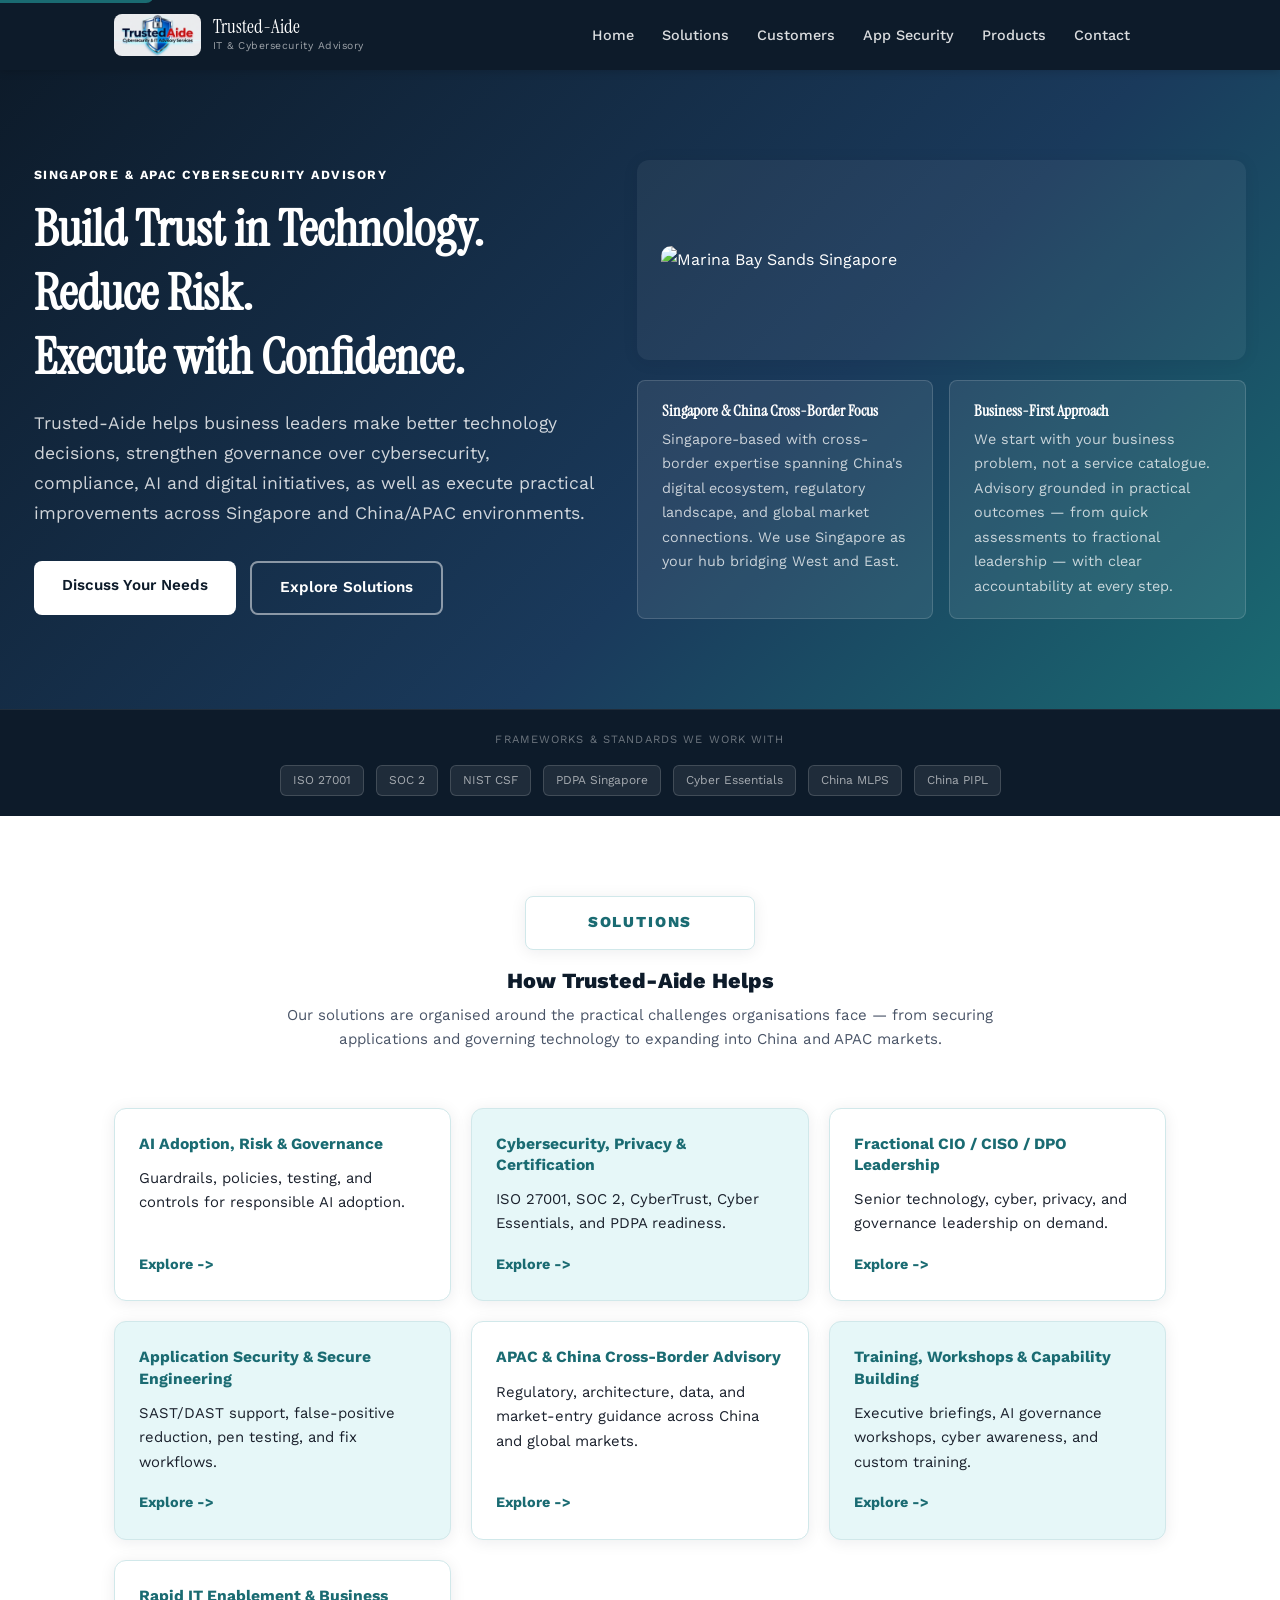
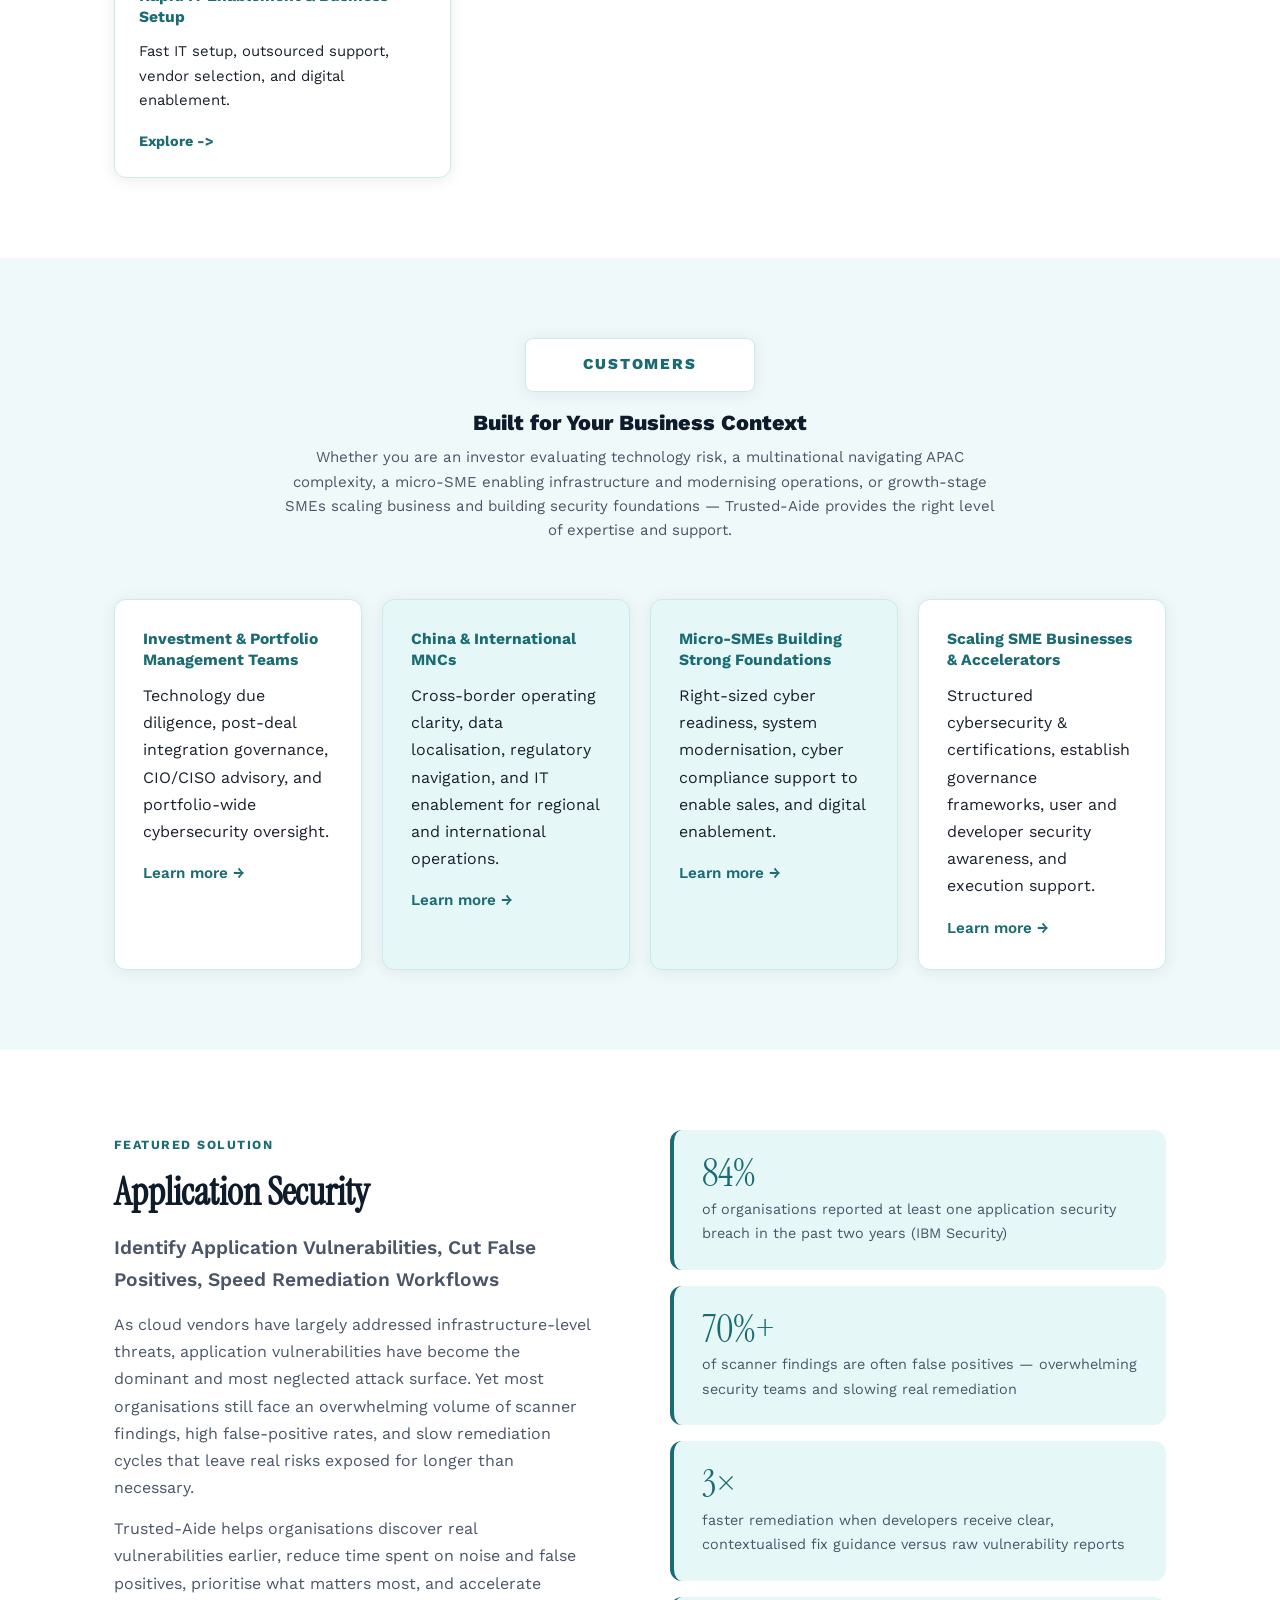
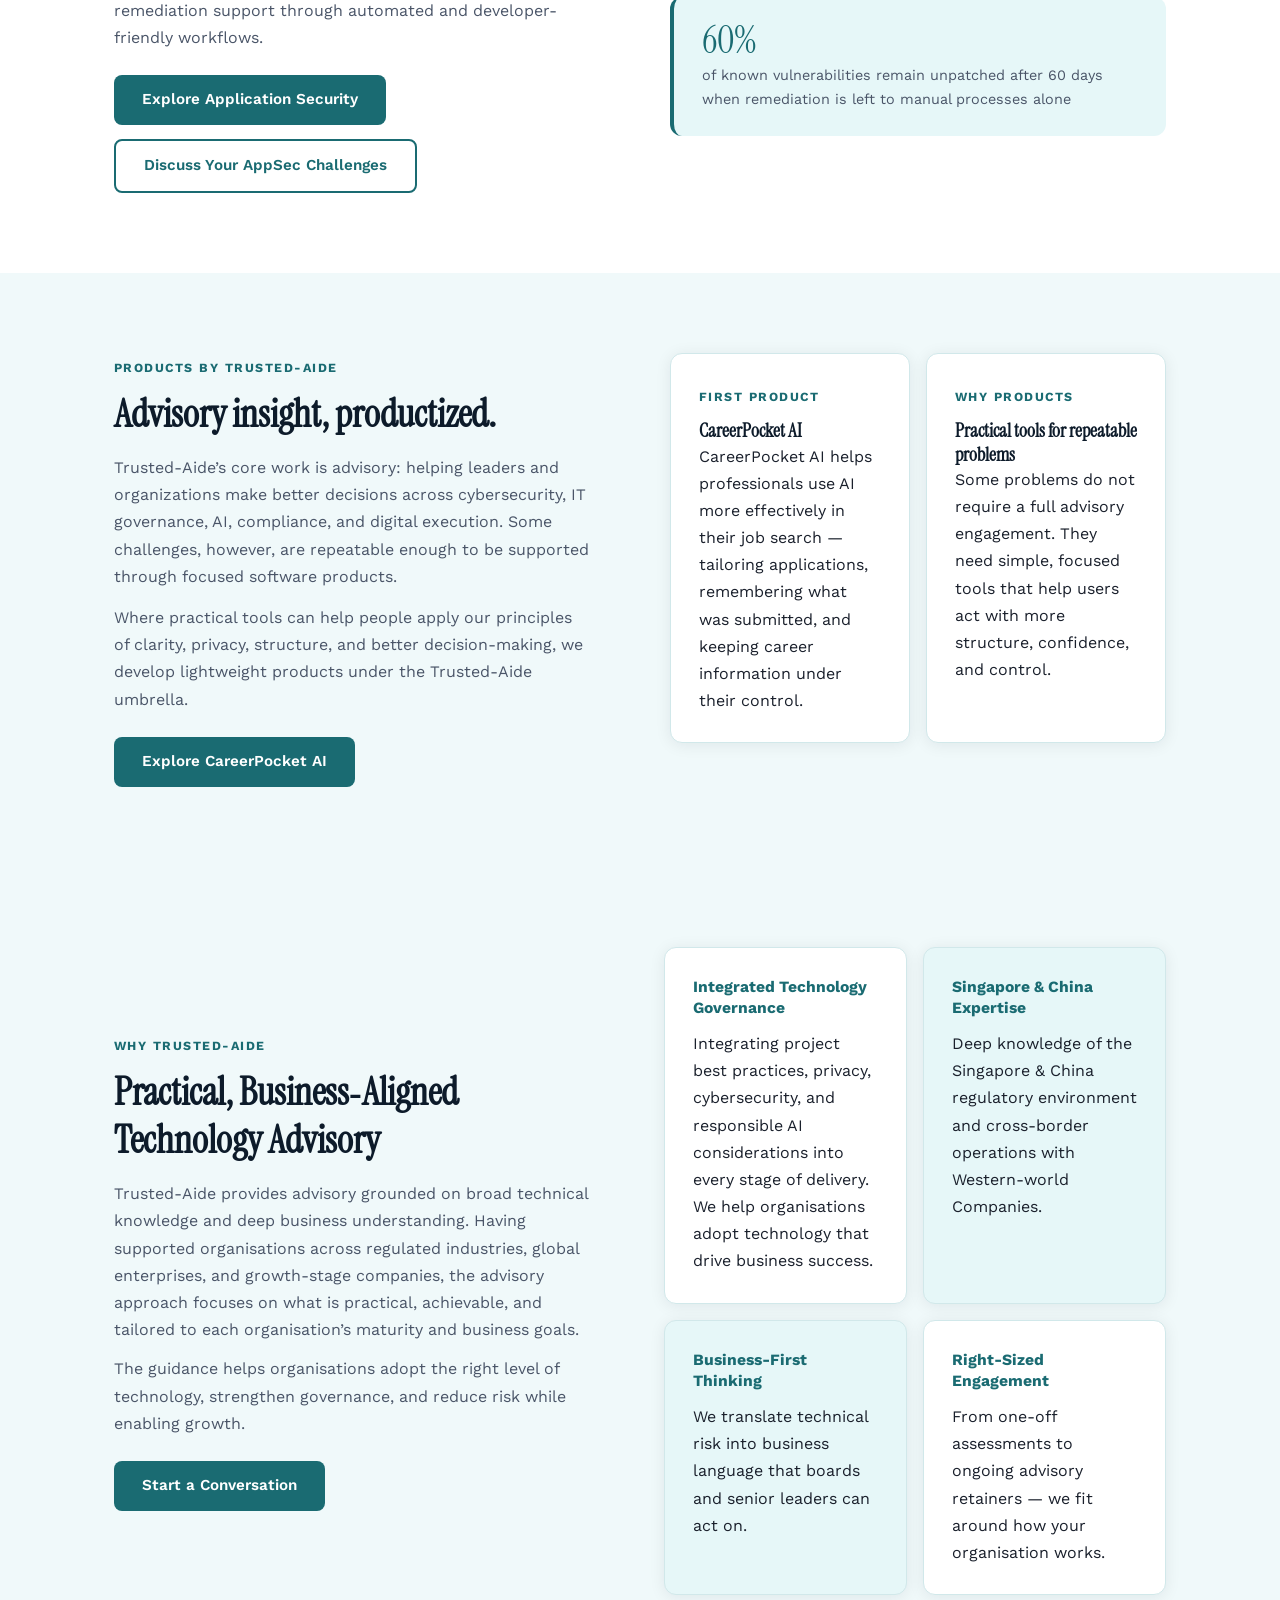
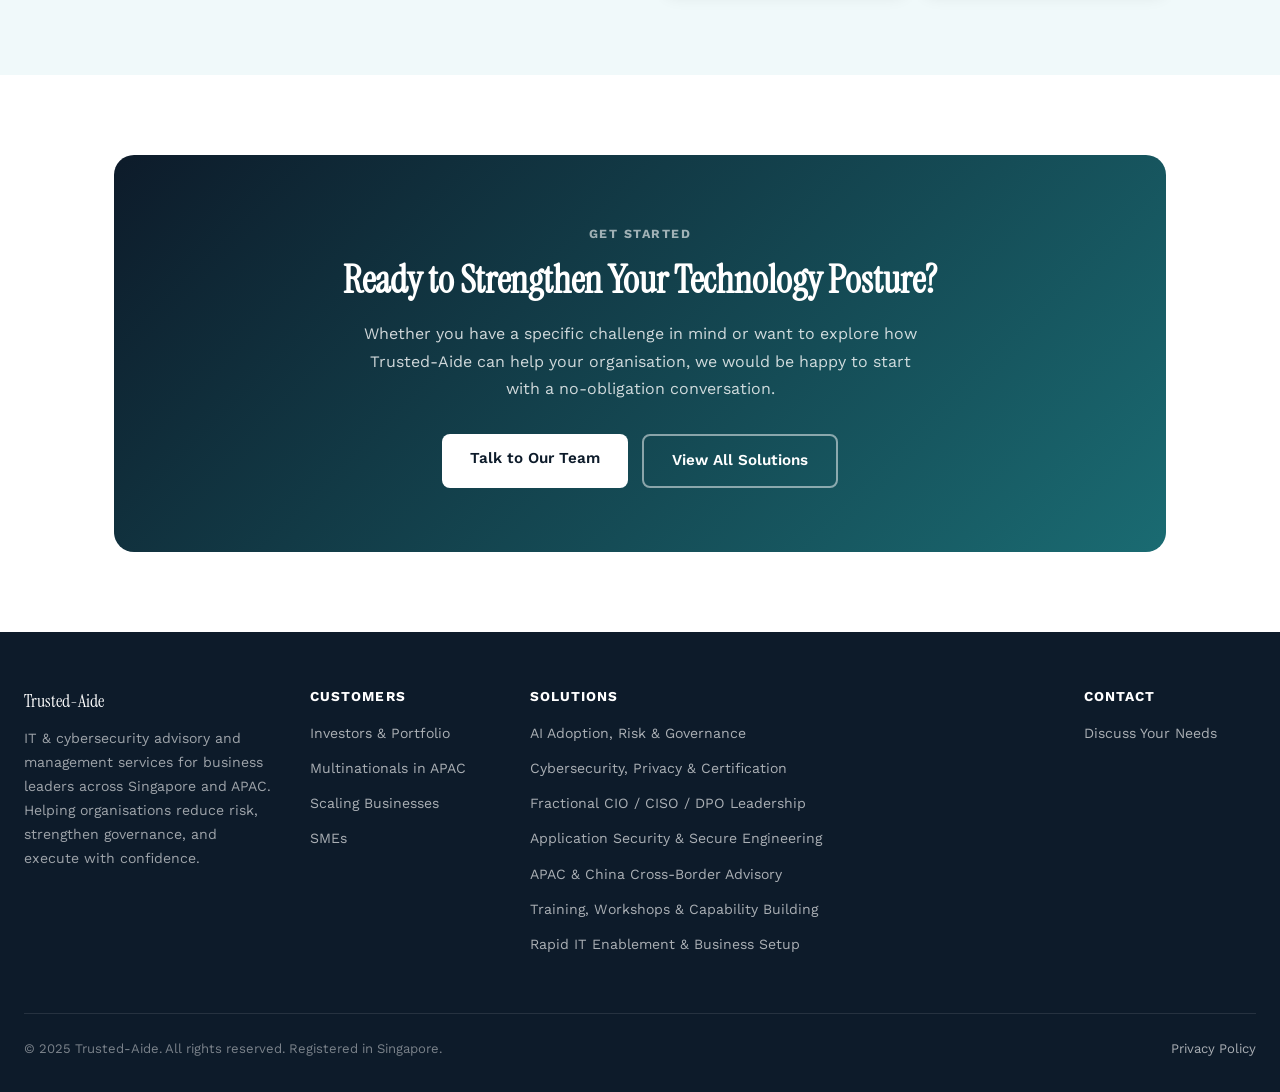
==== commit 367bfc7a: "Add Products navigation and CareerPocket homepage bridge" ====
--- a/index.html
+++ b/index.html
@@ -6,8 +6,11 @@
 <title>Trusted-Aide | Practical Security & Risk Reduction for SMEs</title>
   <meta name="description"
         content="Trusted-Aide helps SMEs reduce security risk with practical guidance, better controls, and support across applications, data, and operations.">
+  <meta name="robots" content="index,follow,max-snippet:-1,max-image-preview:large,max-video-preview:-1">
+  <meta name="author" content="Trusted-Aide">
 
   <link rel="canonical" href="https://trusted-aide.com/">
+  <link rel="alternate" type="text/plain" href="https://trusted-aide.com/llms.txt" title="LLM site summary">
 
   <!-- Open Graph -->
   <meta property="og:type" content="website">
@@ -33,6 +36,64 @@
   <link rel="preconnect" href="https://fonts.gstatic.com" crossorigin>
   <link href="https://fonts.googleapis.com/css2?family=Instrument+Serif:ital@0;1&family=Work+Sans:wght@300..700&display=swap" rel="stylesheet">
   <link rel="stylesheet" href="assets/style.css?v=20260531-site-16">
+  <script type="application/ld+json">
+  {
+    "@context": "https://schema.org",
+    "@graph": [
+      {
+        "@type": "ProfessionalService",
+        "@id": "https://trusted-aide.com/#organization",
+        "name": "Trusted-Aide",
+        "url": "https://trusted-aide.com/",
+        "logo": "https://trusted-aide.com/assets/logo.png",
+        "image": "https://trusted-aide.com/assets/logo.png",
+        "description": "Trusted-Aide provides practical cybersecurity, AI governance, privacy, application security, and IT advisory for SMEs and business leaders across Singapore, China, and APAC.",
+        "areaServed": ["Singapore", "China", "APAC"],
+        "knowsAbout": [
+          "AI governance",
+          "Cybersecurity advisory",
+          "Application security",
+          "SAST triage",
+          "Penetration testing",
+          "ISO 27001 readiness",
+          "SOC 2 readiness",
+          "PDPA compliance",
+          "China MLPS 2.0",
+          "Fractional CIO",
+          "Fractional CISO",
+          "Fractional DPO"
+        ],
+        "sameAs": [
+          "https://www.amazon.com/dp/B0GXH5Y6QR"
+        ]
+      },
+      {
+        "@type": "WebSite",
+        "@id": "https://trusted-aide.com/#website",
+        "url": "https://trusted-aide.com/",
+        "name": "Trusted-Aide",
+        "publisher": {
+          "@id": "https://trusted-aide.com/#organization"
+        },
+        "inLanguage": "en"
+      },
+      {
+        "@type": "WebPage",
+        "@id": "https://trusted-aide.com/#webpage",
+        "url": "https://trusted-aide.com/",
+        "name": "Trusted-Aide | Practical Security & Risk Reduction for SMEs",
+        "description": "Trusted-Aide helps SMEs reduce security risk with practical guidance, better controls, and support across applications, data, and operations.",
+        "isPartOf": {
+          "@id": "https://trusted-aide.com/#website"
+        },
+        "about": {
+          "@id": "https://trusted-aide.com/#organization"
+        },
+        "inLanguage": "en"
+      }
+    ]
+  }
+  </script>
 </head>
 <body>
 <a class="skip-link" href="#main">Skip to content</a>
@@ -51,6 +112,7 @@
       <a href="solutions.html">Solutions</a>
       <a href="segments.html">Customers</a>
       <a href="solution-application-security.html">App Security</a>
+      <a href="/careerpocket-ai">Products</a>
       <a href="contact.html">Contact</a>
     </nav>
     <div class="nav-tools">
@@ -62,6 +124,7 @@
     <a href="solutions.html">Solutions</a>
     <a href="segments.html">Customers</a>
     <a href="solution-application-security.html">App Security</a>
+    <a href="/careerpocket-ai">Products</a>
     <a href="contact.html">Contact</a>
   </div>
 </header>
@@ -228,6 +291,44 @@
   </div>
 </section>
 
+<!-- PRODUCTS BY TRUSTED-AIDE -->
+<section class="section surface">
+  <div class="container">
+    <div class="feature-band asym reveal">
+      <div class="content-block">
+        <span class="eyebrow">Products by Trusted-Aide</span>
+        <h2 class="section-title">Advisory insight, productized.</h2>
+        <p>
+          Trusted-Aide’s core work is advisory: helping leaders and organizations make better decisions across cybersecurity, IT governance, AI, compliance, and digital execution.
+          Some challenges, however, are repeatable enough to be supported through focused software products.
+        </p>
+        <p>
+          Where practical tools can help people apply our principles of clarity, privacy, structure, and better decision-making, we develop lightweight products under the Trusted-Aide umbrella.
+        </p>
+        <div class="hero-actions hero-actions-tight">
+          <a class="btn btn-primary" href="/careerpocket-ai">Explore CareerPocket AI</a>
+        </div>
+      </div>
+      <div class="cards-2">
+        <article class="card">
+          <span class="eyebrow">First Product</span>
+          <h3>CareerPocket AI</h3>
+          <p>
+            CareerPocket AI helps professionals use AI more effectively in their job search — tailoring applications, remembering what was submitted, and keeping career information under their control.
+          </p>
+        </article>
+        <article class="card">
+          <span class="eyebrow">Why Products</span>
+          <h3>Practical tools for repeatable problems</h3>
+          <p>
+            Some problems do not require a full advisory engagement. They need simple, focused tools that help users act with more structure, confidence, and control.
+          </p>
+        </article>
+      </div>
+    </div>
+  </div>
+</section>
+
 <!-- WHY TRUSTED-AIDE -->
 <section class="section surface">
   <div class="container">
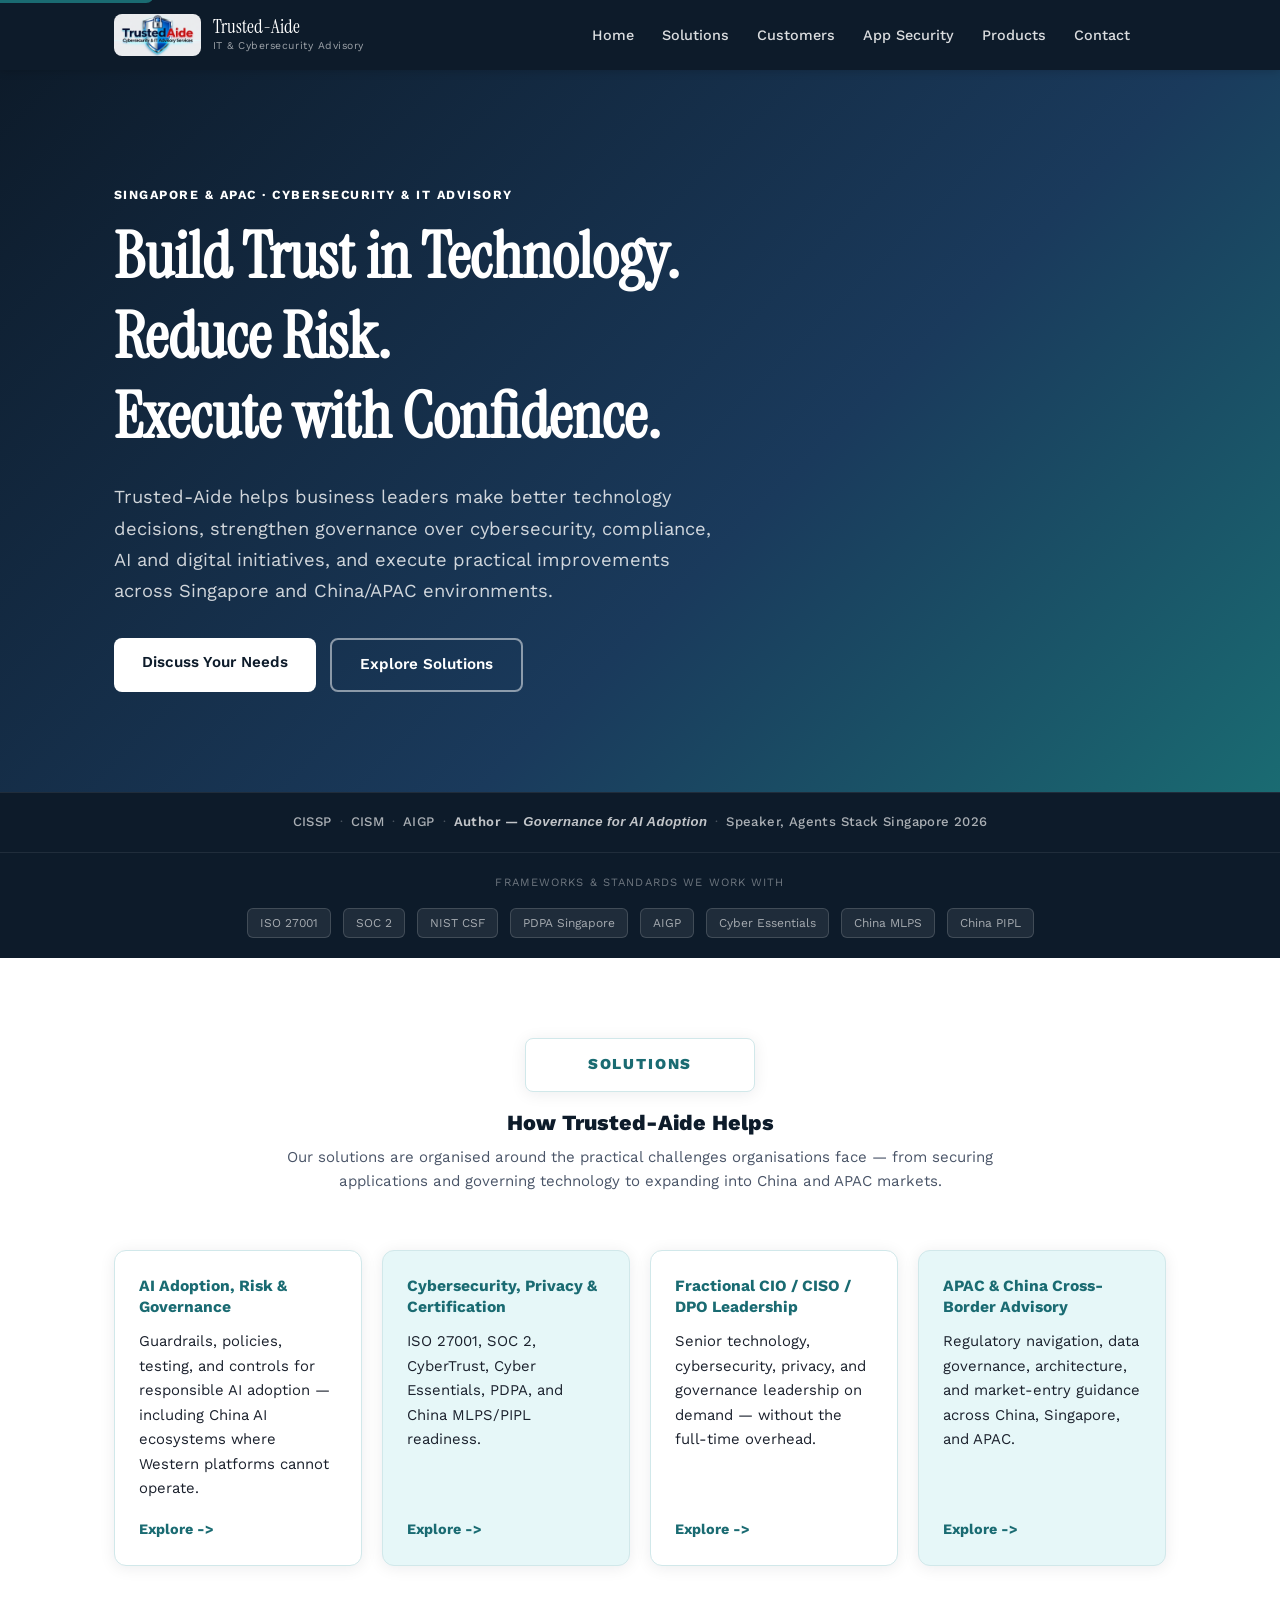
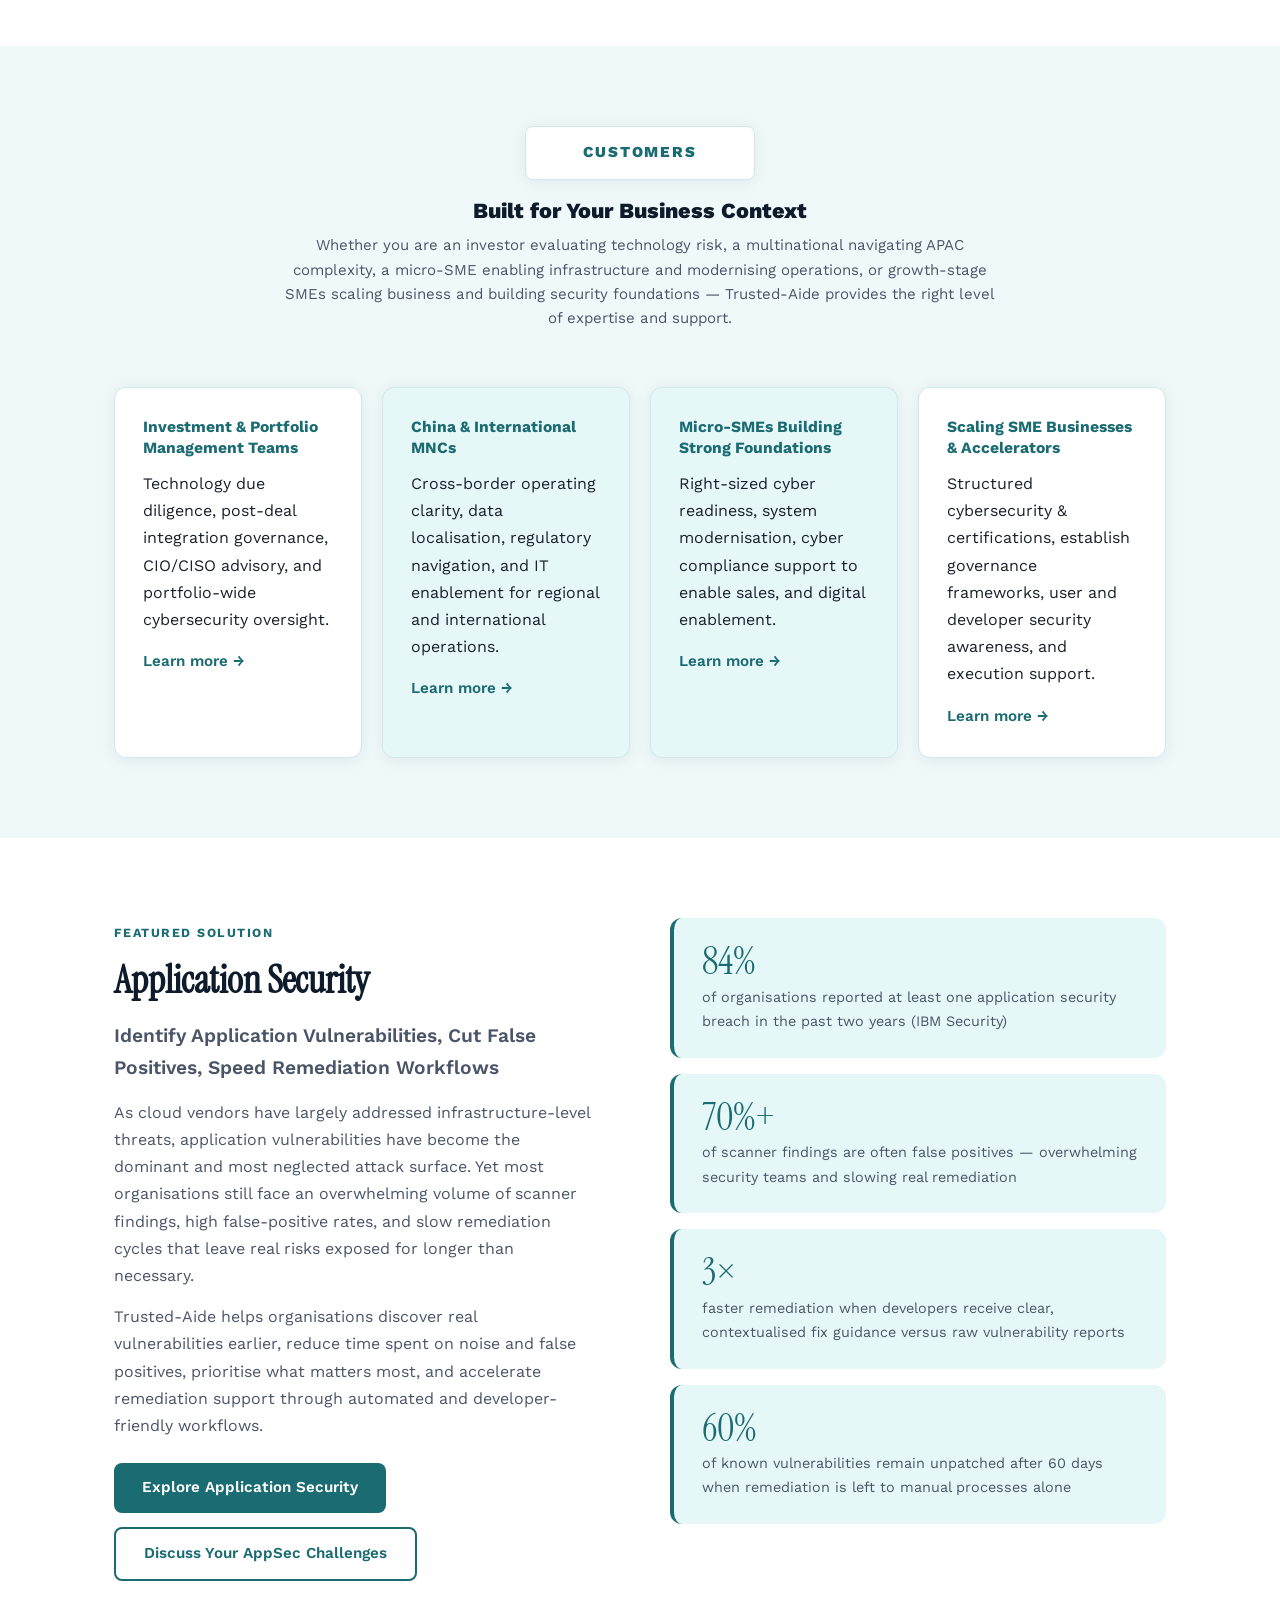
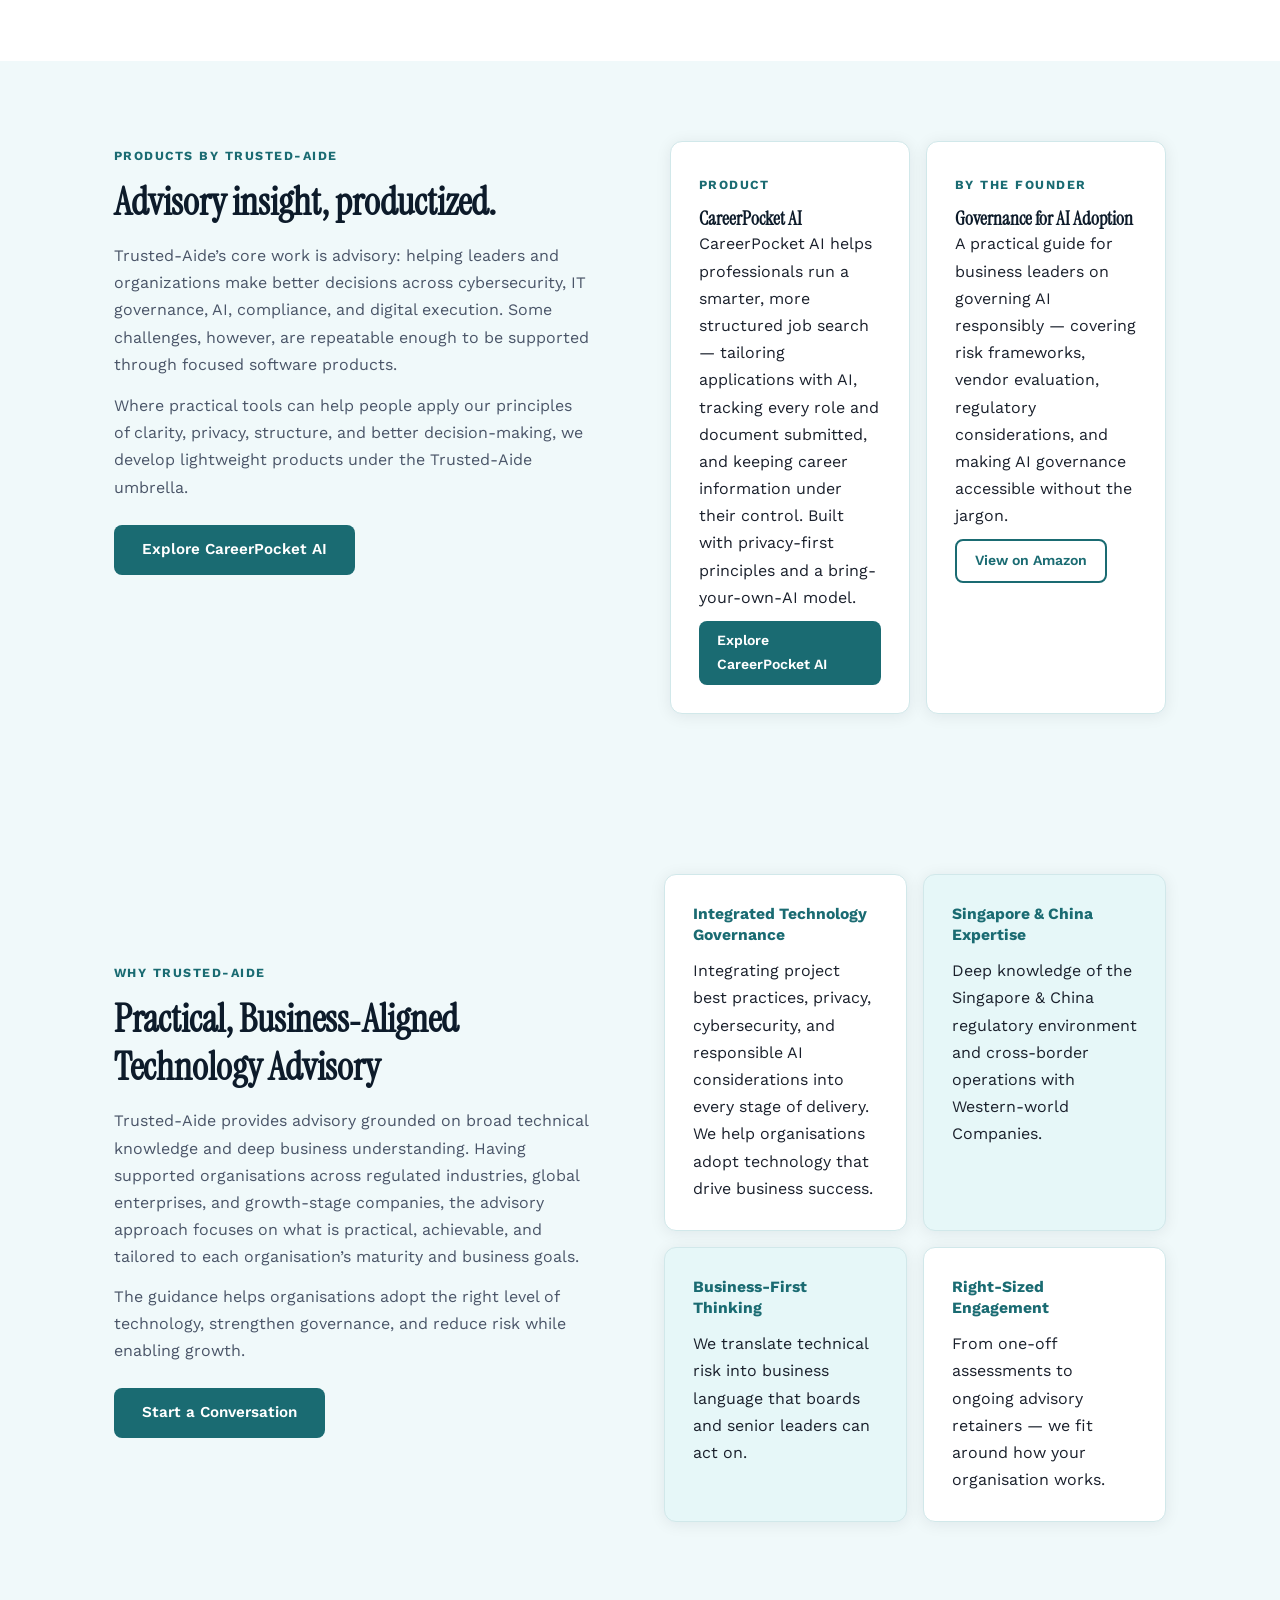
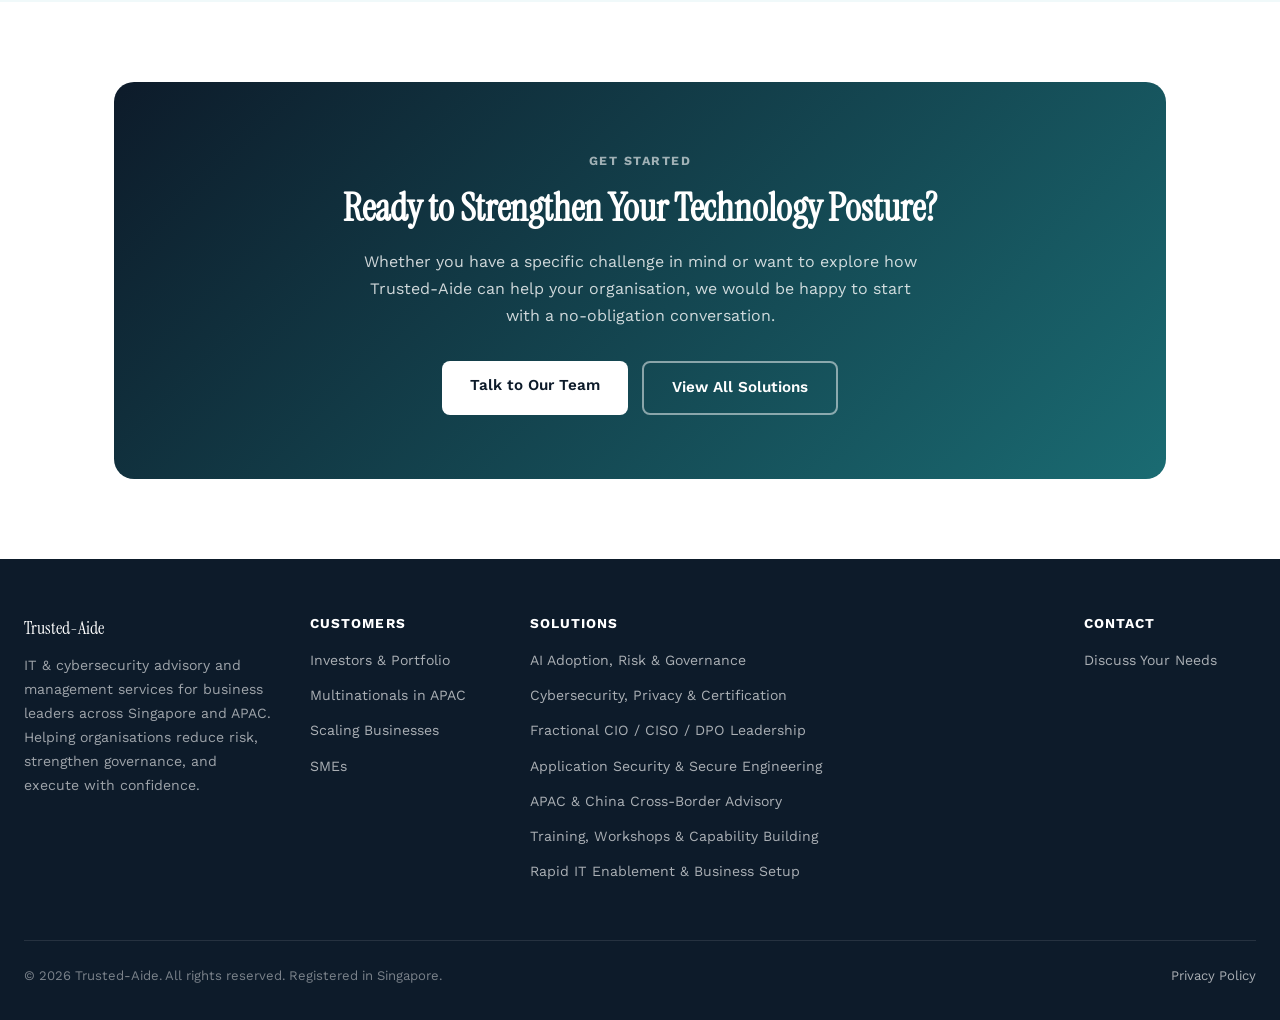
==== commit 624c8956: "Homepage: typographic hero, credentials strip, 4 solutions, book card, AIGP, 2026" ====
--- a/index.html
+++ b/index.html
@@ -112,7 +112,7 @@
       <a href="solutions.html">Solutions</a>
       <a href="segments.html">Customers</a>
       <a href="solution-application-security.html">App Security</a>
-      <a href="/careerpocket-ai">Products</a>
+      <a href="https://careerpocketai.com">Products</a>
       <a href="contact.html">Contact</a>
     </nav>
     <div class="nav-tools">
@@ -124,7 +124,7 @@
     <a href="solutions.html">Solutions</a>
     <a href="segments.html">Customers</a>
     <a href="solution-application-security.html">App Security</a>
-    <a href="/careerpocket-ai">Products</a>
+    <a href="https://careerpocketai.com">Products</a>
     <a href="contact.html">Contact</a>
   </div>
 </header>
@@ -132,31 +132,37 @@
 <main id="main">
 
 <!-- HERO -->
-<section class="hero">
-        <div class="container-wide" style="display:grid;grid-template-columns:48fr 52fr;gap:40px;align-items:start;">
-    <div class="reveal">
-      <span class="eyebrow">Singapore &amp; APAC Cybersecurity Advisory</span>
+<section class="hero hero-type">
+  <div class="container">
+    <div class="hero-type-inner reveal">
+      <span class="eyebrow">Singapore &amp; APAC · Cybersecurity &amp; IT Advisory</span>
       <h1 class="title">Build Trust in Technology.<br>Reduce Risk.<br>Execute with Confidence.</h1>
-      <p class="lede">Trusted-Aide helps business leaders make better technology decisions, strengthen governance over cybersecurity, compliance, AI and digital initiatives, as well as execute practical improvements across Singapore and China/APAC environments.</p>
+      <p class="lede">Trusted-Aide helps business leaders make better technology decisions, strengthen governance over cybersecurity, compliance, AI and digital initiatives, and execute practical improvements across Singapore and China/APAC environments.</p>
       <div class="hero-actions">
         <a class="btn btn-light" href="contact.html">Discuss Your Needs</a>
         <a class="btn btn-secondary" href="solutions.html">Explore Solutions</a>
       </div>
     </div>
-    <div class="hero-stack">
-      <div class="logo-panel">
-                  <img src="https://images.pexels.com/photos/1842332/pexels-photo-1842332.jpeg?w=800&h=500&fit=crop" alt="Marina Bay Sands Singapore" style="border-radius:10px;max-height:220px;object-fit:cover;width:100%"/>
-      </div>
-      <div class="cards-2">
-        <div class="glass">
-          <h3>Singapore &amp; China Cross-Border Focus</h3>
-                        <p>Singapore-based with cross-border expertise spanning China's digital ecosystem, regulatory landscape, and global market connections. We use Singapore as your hub bridging West and East.</p>
-        </div>
-        <div class="glass">
-          <h3>Business-First Approach</h3>
-          <p>We start with your business problem, not a service catalogue. Advisory grounded in practical outcomes — from quick assessments to fractional leadership — with clear accountability at every step.</p>
-        </div>
-      </div>
+  </div>
+</section>
+
+<!-- CREDENTIALS STRIP -->
+<section class="creds-strip">
+  <div class="container">
+    <div class="creds-inner">
+      <span class="cred-item">CISSP</span>
+      <span class="cred-sep">·</span>
+      <span class="cred-item">CISM</span>
+      <span class="cred-sep">·</span>
+      <span class="cred-item">AIGP</span>
+      <span class="cred-sep">·</span>
+      <span class="cred-item">
+        <a href="https://www.amazon.com/dp/B0GXH5Y6QR" target="_blank" rel="noopener">
+          Author — <em>Governance for AI Adoption</em>
+        </a>
+      </span>
+      <span class="cred-sep">·</span>
+      <span class="cred-item">Speaker, Agents Stack Singapore 2026</span>
     </div>
   </div>
 </section>
@@ -168,6 +174,7 @@
     <span class="badge">SOC 2</span>
     <span class="badge">NIST CSF</span>
     <span class="badge">PDPA Singapore</span>
+    <span class="badge">AIGP</span>
     <span class="badge">Cyber Essentials</span><span class="badge">China MLPS</span><span class="badge">China PIPL</span>
     </div>
   </div>
@@ -181,40 +188,25 @@
       <h2 class="section-title">How Trusted-Aide Helps</h2>
       <p class="summary">Our solutions are organised around the practical challenges organisations face — from securing applications and governing technology to expanding into China and APAC markets.</p>
     </div>
-    <div class="solutions-overview-grid reveal">
+    <div class="solutions-overview-grid solutions-overview-grid--4">
       <a class="solution-overview-card card" href="solutions.html#ai">
         <h3>AI Adoption, Risk &amp; Governance</h3>
-        <p>Guardrails, policies, testing, and controls for responsible AI adoption.</p>
+        <p>Guardrails, policies, testing, and controls for responsible AI adoption — including China AI ecosystems where Western platforms cannot operate.</p>
         <span class="solution-card-link">Explore</span>
       </a>
       <a class="solution-overview-card card" href="solutions.html#cyber">
         <h3>Cybersecurity, Privacy &amp; Certification</h3>
-        <p>ISO 27001, SOC 2, CyberTrust, Cyber Essentials, and PDPA readiness.</p>
+        <p>ISO 27001, SOC 2, CyberTrust, Cyber Essentials, PDPA, and China MLPS/PIPL readiness.</p>
         <span class="solution-card-link">Explore</span>
       </a>
       <a class="solution-overview-card card" href="solutions.html#leadership">
         <h3>Fractional CIO / CISO / DPO Leadership</h3>
-        <p>Senior technology, cyber, privacy, and governance leadership on demand.</p>
-        <span class="solution-card-link">Explore</span>
-      </a>
-      <a class="solution-overview-card card" href="solutions.html#appsec">
-        <h3>Application Security &amp; Secure Engineering</h3>
-        <p>SAST/DAST support, false-positive reduction, pen testing, and fix workflows.</p>
+        <p>Senior technology, cybersecurity, privacy, and governance leadership on demand — without the full-time overhead.</p>
         <span class="solution-card-link">Explore</span>
       </a>
       <a class="solution-overview-card card" href="solutions.html#apac">
         <h3>APAC &amp; China Cross-Border Advisory</h3>
-        <p>Regulatory, architecture, data, and market-entry guidance across China and global markets.</p>
-        <span class="solution-card-link">Explore</span>
-      </a>
-      <a class="solution-overview-card card" href="solutions.html#training">
-        <h3>Training, Workshops &amp; Capability Building</h3>
-        <p>Executive briefings, AI governance workshops, cyber awareness, and custom training.</p>
-        <span class="solution-card-link">Explore</span>
-      </a>
-      <a class="solution-overview-card card" href="solutions.html#itops">
-        <h3>Rapid IT Enablement &amp; Business Setup</h3>
-        <p>Fast IT setup, outsourced support, vendor selection, and digital enablement.</p>
+        <p>Regulatory navigation, data governance, architecture, and market-entry guidance across China, Singapore, and APAC.</p>
         <span class="solution-card-link">Explore</span>
       </a>
     </div>
@@ -306,22 +298,28 @@
           Where practical tools can help people apply our principles of clarity, privacy, structure, and better decision-making, we develop lightweight products under the Trusted-Aide umbrella.
         </p>
         <div class="hero-actions hero-actions-tight">
-          <a class="btn btn-primary" href="/careerpocket-ai">Explore CareerPocket AI</a>
+          <a class="btn btn-primary" href="https://careerpocketai.com">Explore CareerPocket AI</a>
         </div>
       </div>
       <div class="cards-2">
         <article class="card">
-          <span class="eyebrow">First Product</span>
+          <span class="eyebrow">Product</span>
           <h3>CareerPocket AI</h3>
           <p>
-            CareerPocket AI helps professionals use AI more effectively in their job search — tailoring applications, remembering what was submitted, and keeping career information under their control.
+            CareerPocket AI helps professionals run a smarter, more structured job search — tailoring applications with AI, tracking every role and document submitted, and keeping career information under their control. Built with privacy-first principles and a bring-your-own-AI model.
+          </p>
+          <p style="margin-top:10px;">
+            <a href="https://careerpocketai.com" class="btn btn-primary" style="font-size:0.88rem;padding:8px 18px;">Explore CareerPocket AI</a>
           </p>
         </article>
         <article class="card">
-          <span class="eyebrow">Why Products</span>
-          <h3>Practical tools for repeatable problems</h3>
+          <span class="eyebrow">By the Founder</span>
+          <h3>Governance for AI Adoption</h3>
           <p>
-            Some problems do not require a full advisory engagement. They need simple, focused tools that help users act with more structure, confidence, and control.
+            A practical guide for business leaders on governing AI responsibly — covering risk frameworks, vendor evaluation, regulatory considerations, and making AI governance accessible without the jargon.
+          </p>
+          <p style="margin-top:10px;">
+            <a href="https://www.amazon.com/dp/B0GXH5Y6QR" target="_blank" rel="noopener" class="btn btn-secondary" style="font-size:0.88rem;padding:8px 18px;">View on Amazon</a>
           </p>
         </article>
       </div>
@@ -417,7 +415,7 @@
       </div>
     </div>
     <div class="footer-bottom">
-      <p>&copy; 2025 Trusted-Aide. All rights reserved. Registered in Singapore.</p>
+      <p>&copy; 2026 Trusted-Aide. All rights reserved. Registered in Singapore.</p>
       <p><a href="privacy.html">Privacy Policy</a></p>
     </div>
   </div>
--- a/assets/style.css
+++ b/assets/style.css
@@ -845,3 +845,63 @@
   .training-service-grid .training-feature-card { grid-template-columns: 1fr; }
   .owasp-grid { grid-template-columns: 1fr; }
 }
+
+/* --- Typographic hero (homepage) --- */
+.hero-type { padding: 110px 0 100px; }
+.hero-type-inner { max-width: 760px; }
+.hero-type .title { font-size: clamp(2.4rem, 5vw, 4rem); margin-bottom: 24px; }
+.hero-type .lede { font-size: 1.15rem; max-width: 600px; }
+@media (max-width: 600px) {
+  .hero-type { padding: 72px 0 64px; }
+}
+
+/* --- Credentials strip --- */
+.creds-strip {
+  background: var(--navy);
+  border-top: 1px solid rgba(255,255,255,0.08);
+  padding: 18px 0;
+}
+.creds-inner {
+  display: flex;
+  flex-wrap: wrap;
+  align-items: center;
+  justify-content: center;
+  gap: 8px 4px;
+}
+.cred-item {
+  font-size: 0.82rem;
+  color: rgba(255,255,255,0.65);
+  font-weight: 500;
+  letter-spacing: 0.03em;
+}
+.cred-item a {
+  color: rgba(255,255,255,0.75);
+  text-decoration: none;
+  font-weight: 600;
+}
+.cred-item a:hover {
+  color: #fff;
+  text-decoration: underline;
+}
+.cred-item em { font-style: italic; }
+.cred-sep {
+  color: rgba(255,255,255,0.25);
+  font-size: 0.82rem;
+  padding: 0 4px;
+}
+@media (max-width: 600px) {
+  .creds-inner { gap: 6px 8px; }
+  .cred-sep { display: none; }
+  .cred-item { font-size: 0.8rem; }
+}
+
+/* --- 4-card solutions grid override (homepage only) --- */
+.solutions-overview-grid--4 {
+  grid-template-columns: repeat(4, minmax(0, 1fr));
+}
+@media (max-width: 1024px) {
+  .solutions-overview-grid--4 { grid-template-columns: repeat(2, minmax(0, 1fr)); }
+}
+@media (max-width: 600px) {
+  .solutions-overview-grid--4 { grid-template-columns: 1fr; }
+}
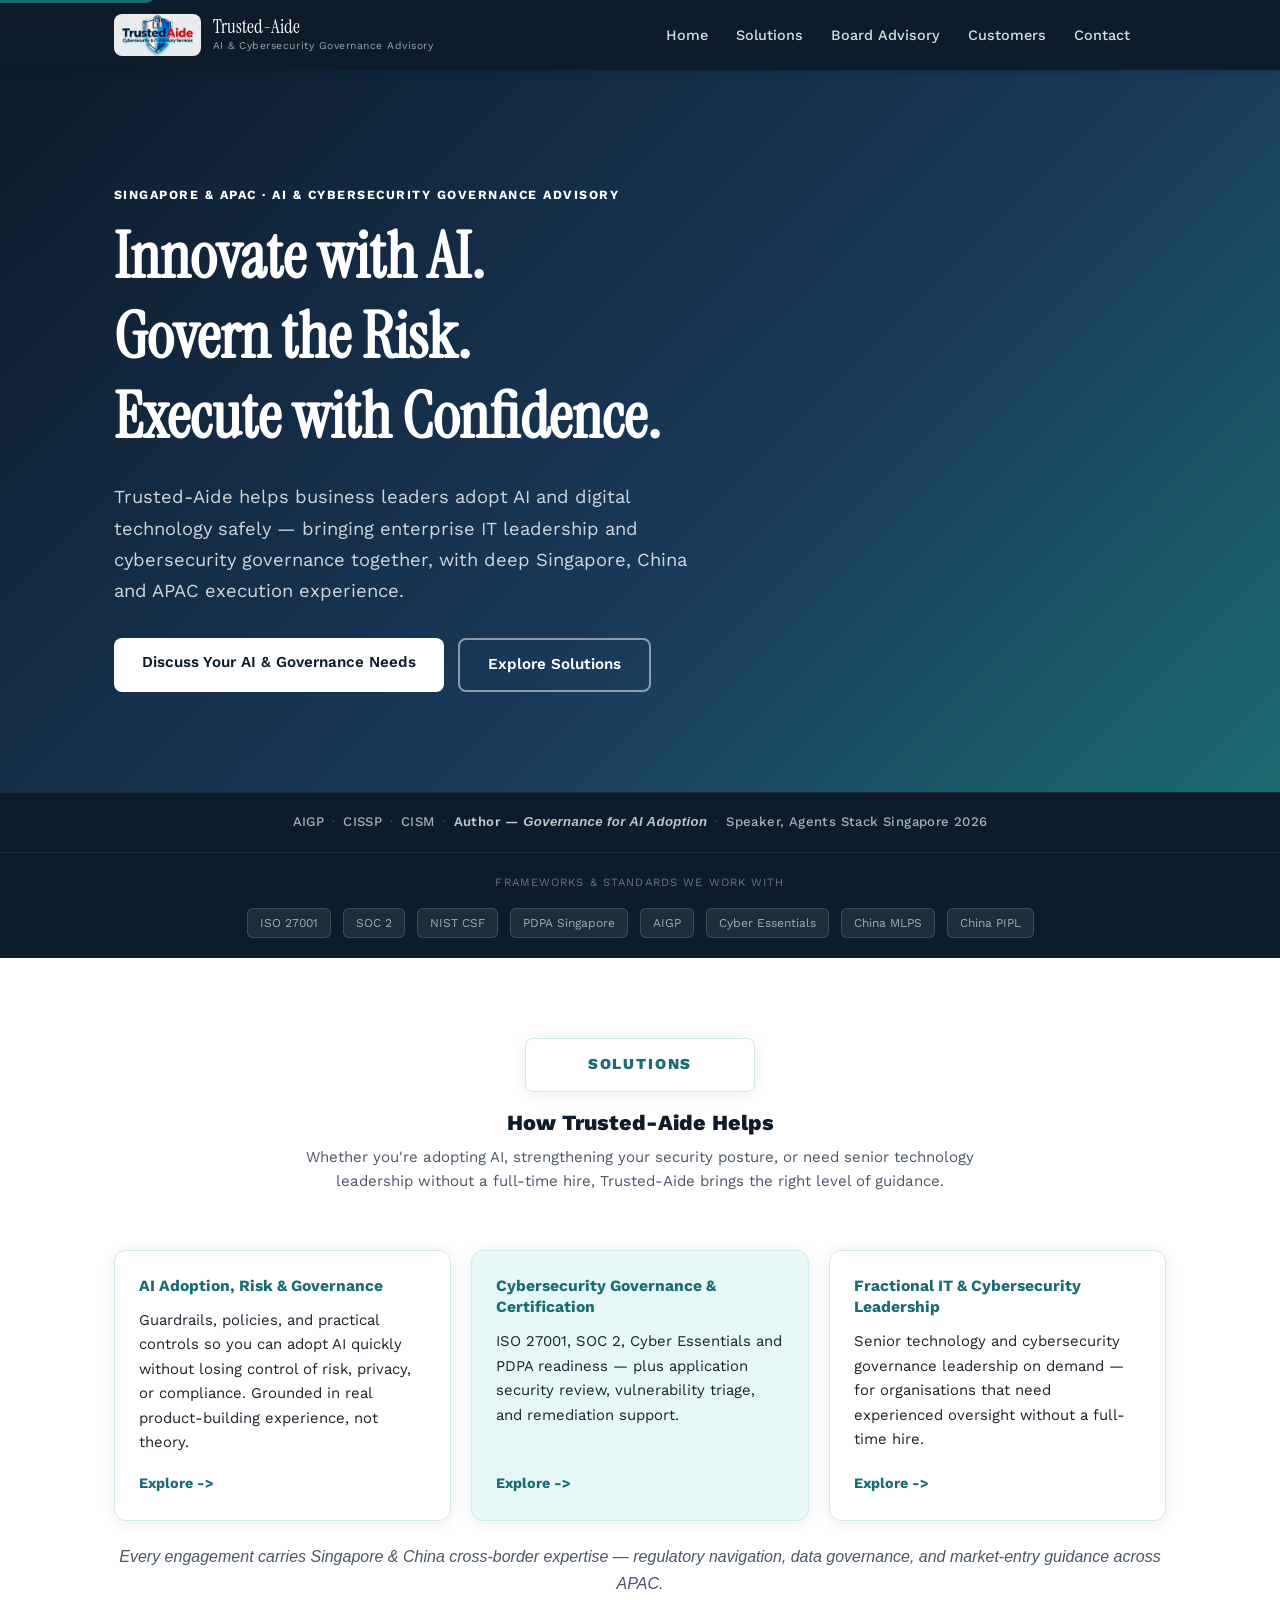
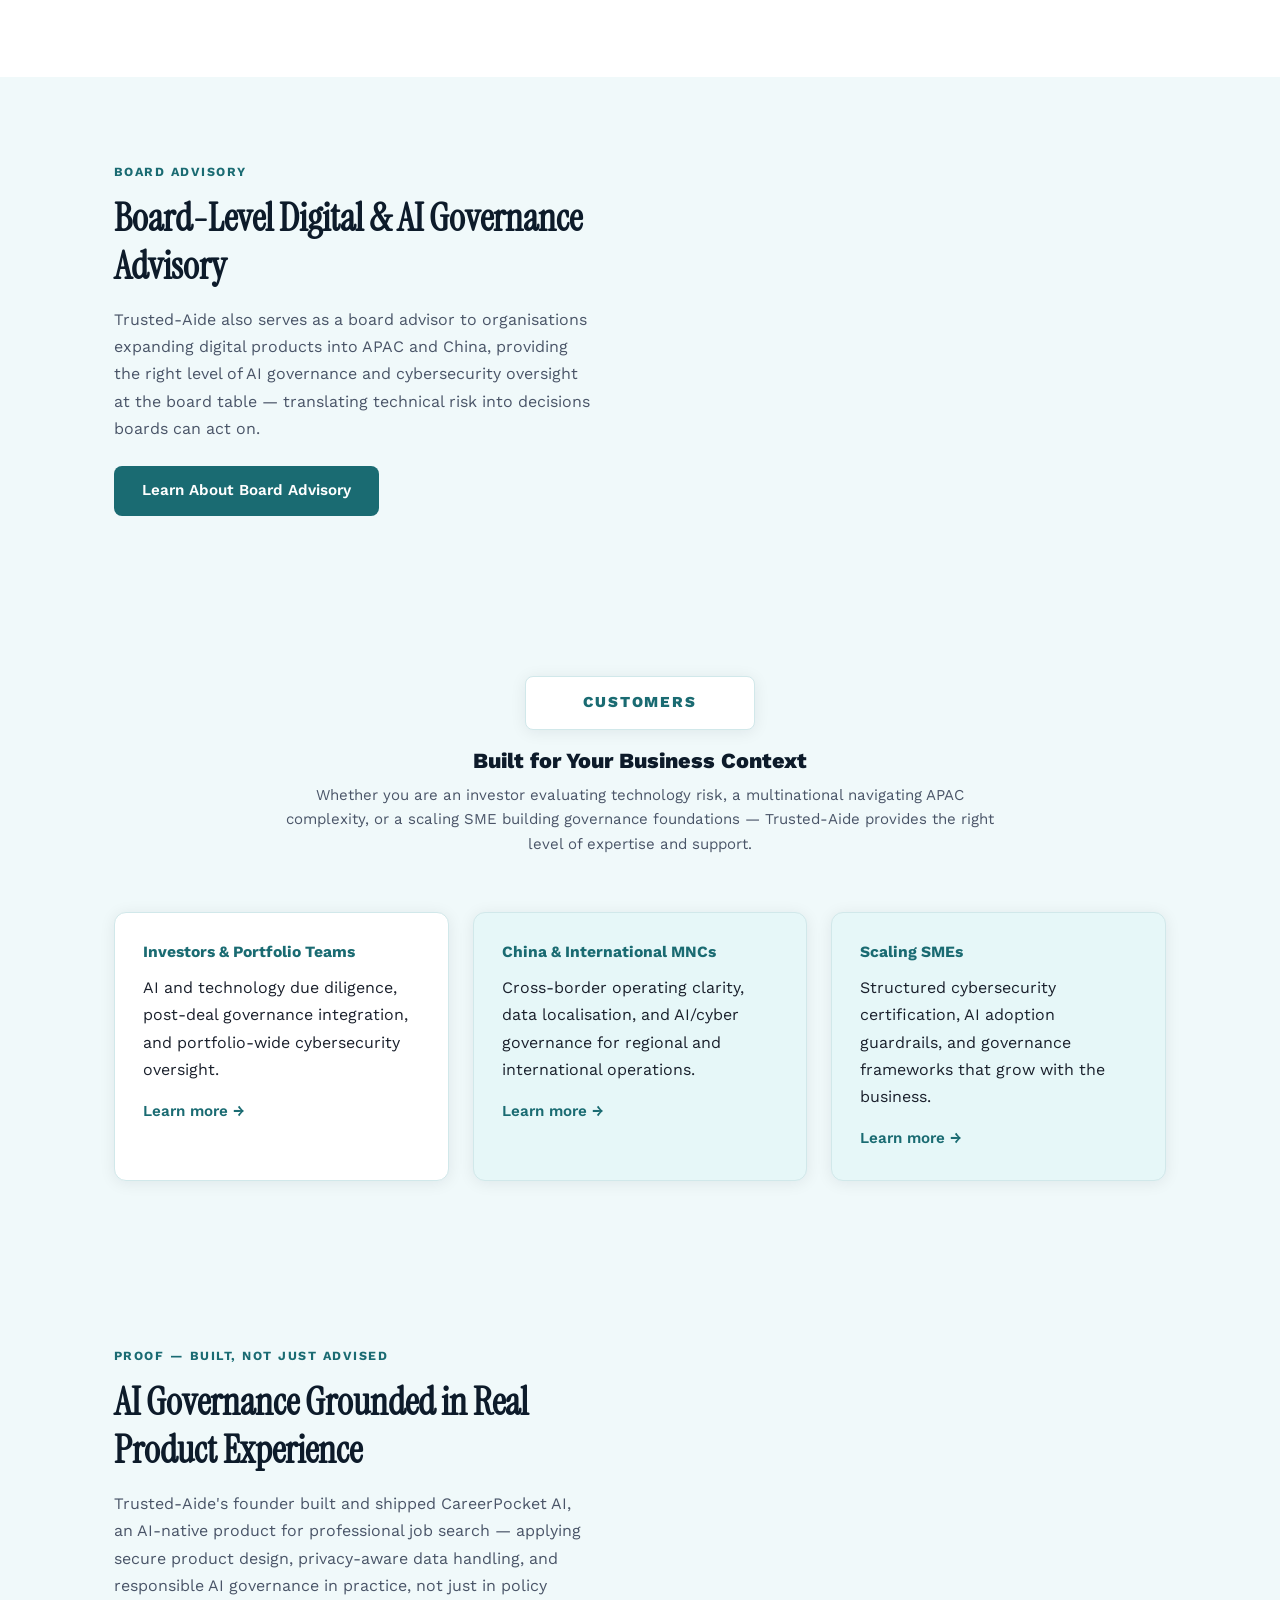
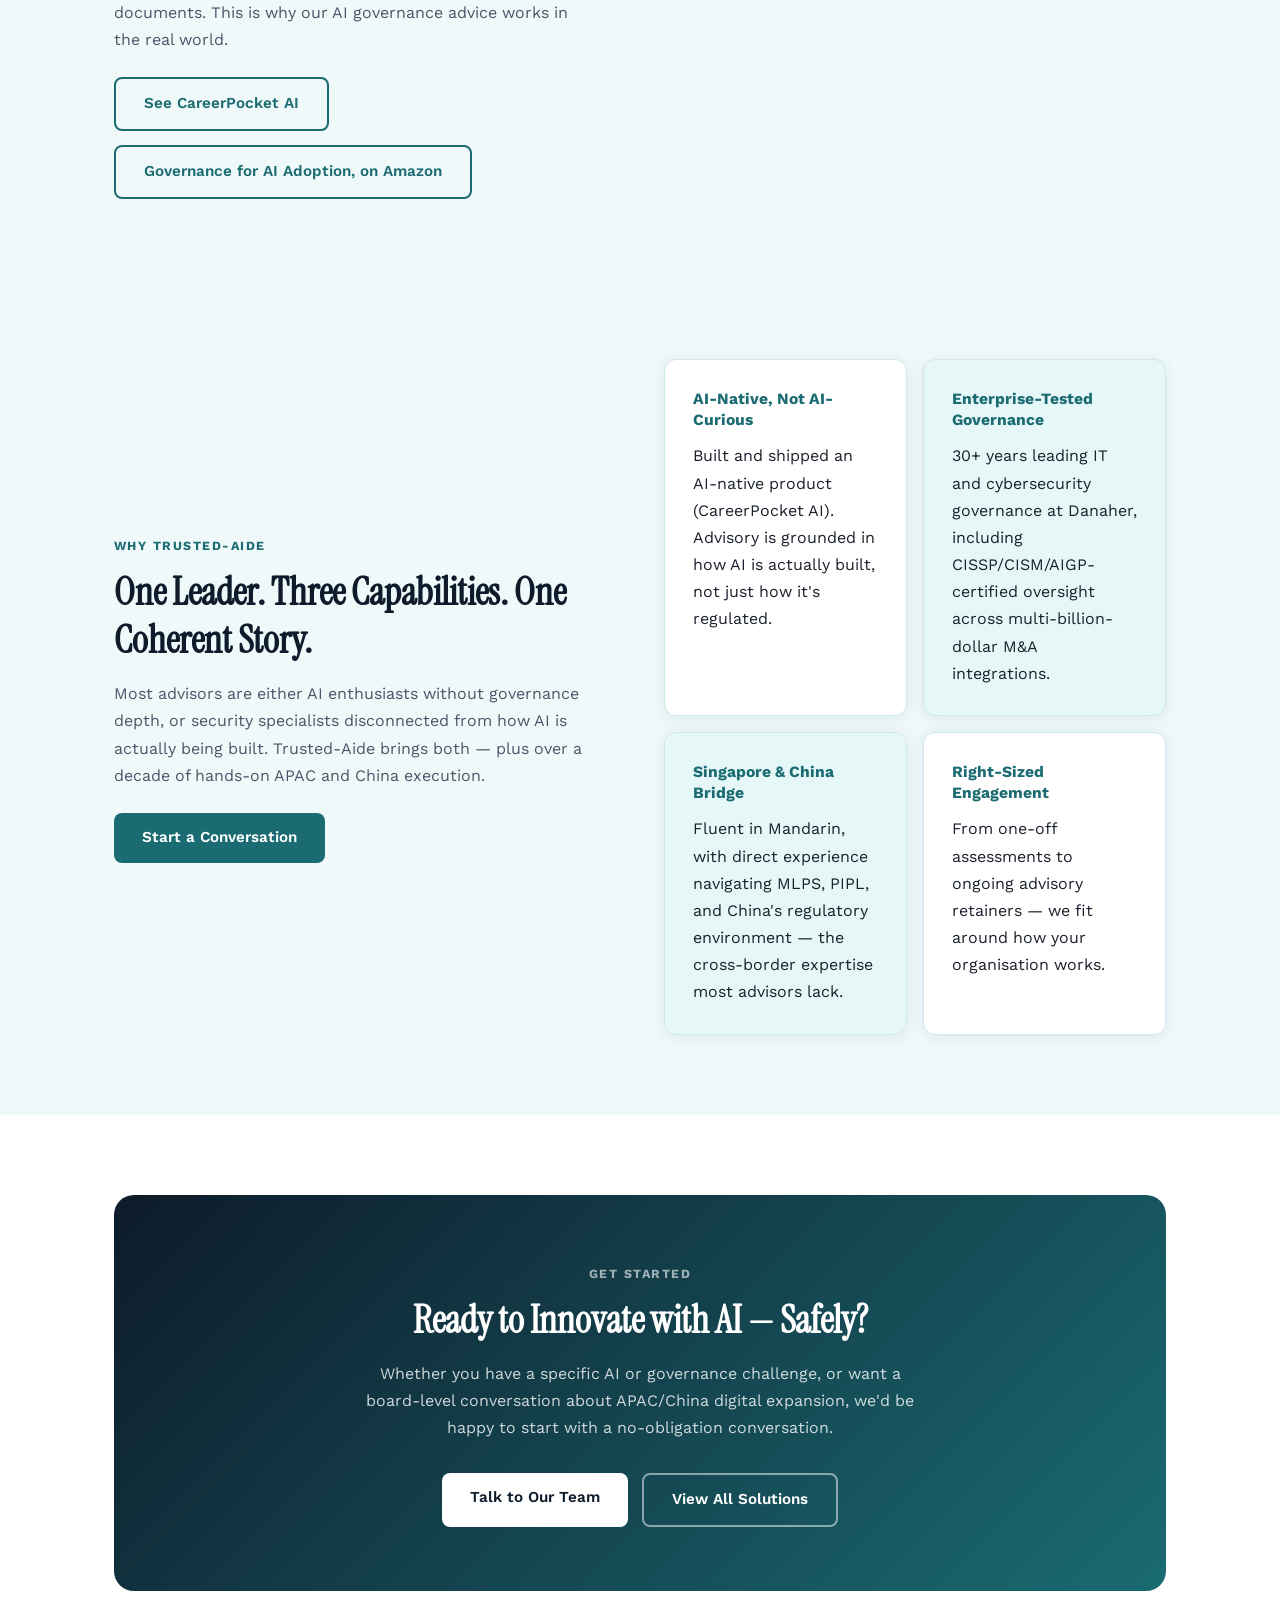
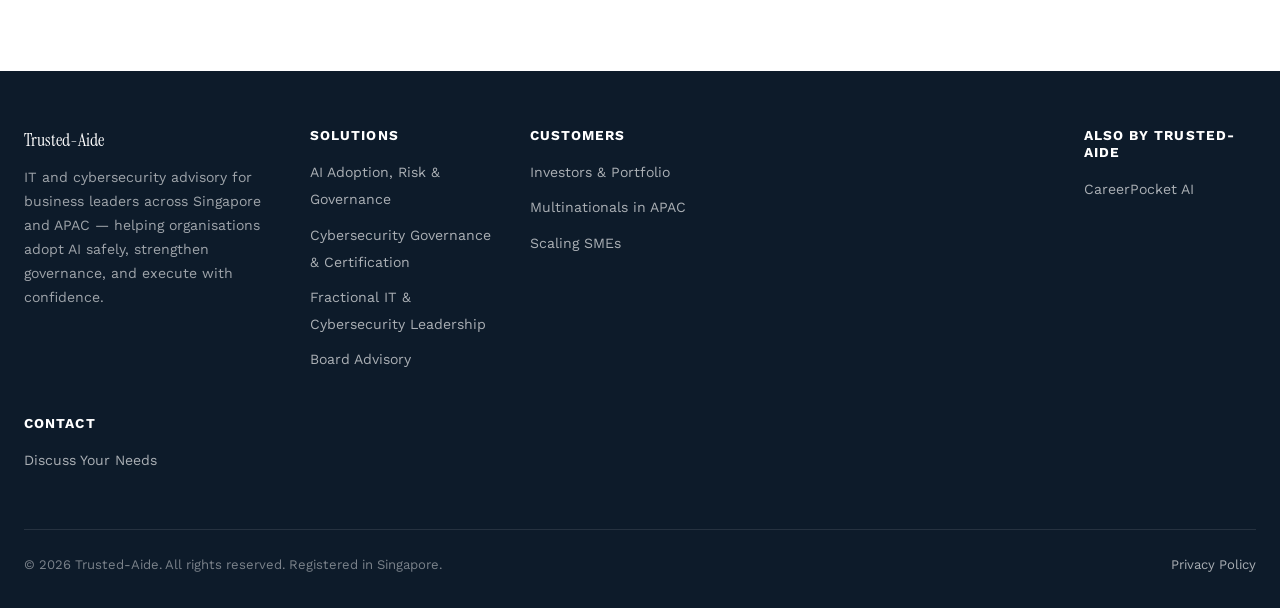
==== commit ada51dcf: "Reposition site: AI leads, cybersecurity governance supports, APAC/China as differentiator - Hero, n" ====
--- a/index.html
+++ b/index.html
@@ -3,9 +3,9 @@
 <head>
 <meta charset="UTF-8"/>
 <meta name="viewport" content="width=device-width, initial-scale=1.0"/>
-<title>Trusted-Aide | Practical Security & Risk Reduction for SMEs</title>
+<title>Trusted-Aide | AI Adoption &amp; Cybersecurity Governance Advisory</title>
   <meta name="description"
-        content="Trusted-Aide helps SMEs reduce security risk with practical guidance, better controls, and support across applications, data, and operations.">
+        content="Trusted-Aide helps business leaders adopt AI and digital technology safely — bringing enterprise IT leadership and cybersecurity governance together, with deep Singapore, China and APAC execution experience.">
   <meta name="robots" content="index,follow,max-snippet:-1,max-image-preview:large,max-video-preview:-1">
   <meta name="author" content="Trusted-Aide">
 
@@ -14,18 +14,18 @@
 
   <!-- Open Graph -->
   <meta property="og:type" content="website">
-  <meta property="og:title" content="Trusted-Aide | Practical Security & Risk Reduction for SMEs">
+  <meta property="og:title" content="Trusted-Aide | AI Adoption & Cybersecurity Governance Advisory">
   <meta property="og:description"
-        content="Reduce security risk with practical, business-friendly guidance across your applications, data, and operations.">
+        content="Innovate with AI. Govern the risk. Execute with confidence — enterprise IT and cybersecurity governance, with a Singapore/APAC/China bridge.">
   <meta property="og:url" content="https://trusted-aide.com/">
   <meta property="og:site_name" content="Trusted-Aide">
   <meta property="og:image" content="https://trusted-aide.com/assets/logo.png">
 
   <!-- Twitter -->
   <meta name="twitter:card" content="summary_large_image">
-  <meta name="twitter:title" content="Trusted-Aide | Practical Security & Risk Reduction for SMEs">
+  <meta name="twitter:title" content="Trusted-Aide | AI Adoption & Cybersecurity Governance Advisory">
   <meta name="twitter:description"
-        content="Security guidance and support to help SMEs reduce risk without slowing the business.">
+        content="AI adoption and cybersecurity governance advisory for business leaders — Singapore, China and APAC.">
   <meta name="twitter:image" content="https://trusted-aide.com/assets/logo.png">
 
   <!-- Favicon -->
@@ -35,7 +35,7 @@
   <link rel="preconnect" href="https://fonts.googleapis.com">
   <link rel="preconnect" href="https://fonts.gstatic.com" crossorigin>
   <link href="https://fonts.googleapis.com/css2?family=Instrument+Serif:ital@0;1&family=Work+Sans:wght@300..700&display=swap" rel="stylesheet">
-  <link rel="stylesheet" href="assets/style.css?v=20260531-site-16">
+  <link rel="stylesheet" href="assets/style.css?v=20260824-reposition-1">
   <script type="application/ld+json">
   {
     "@context": "https://schema.org",
@@ -47,21 +47,20 @@
         "url": "https://trusted-aide.com/",
         "logo": "https://trusted-aide.com/assets/logo.png",
         "image": "https://trusted-aide.com/assets/logo.png",
-        "description": "Trusted-Aide provides practical cybersecurity, AI governance, privacy, application security, and IT advisory for SMEs and business leaders across Singapore, China, and APAC.",
+        "description": "Trusted-Aide helps business leaders adopt AI and digital technology safely, bringing enterprise IT leadership and cybersecurity governance together, with deep Singapore, China and APAC execution experience.",
         "areaServed": ["Singapore", "China", "APAC"],
         "knowsAbout": [
-          "AI governance",
-          "Cybersecurity advisory",
+          "AI adoption and governance",
+          "AI security and risk",
+          "Cybersecurity governance advisory",
           "Application security",
-          "SAST triage",
-          "Penetration testing",
           "ISO 27001 readiness",
           "SOC 2 readiness",
           "PDPA compliance",
           "China MLPS 2.0",
-          "Fractional CIO",
-          "Fractional CISO",
-          "Fractional DPO"
+          "China PIPL",
+          "Board-level digital and AI governance",
+          "Fractional IT and cybersecurity leadership"
         ],
         "sameAs": [
           "https://www.amazon.com/dp/B0GXH5Y6QR"
@@ -81,8 +80,8 @@
         "@type": "WebPage",
         "@id": "https://trusted-aide.com/#webpage",
         "url": "https://trusted-aide.com/",
-        "name": "Trusted-Aide | Practical Security & Risk Reduction for SMEs",
-        "description": "Trusted-Aide helps SMEs reduce security risk with practical guidance, better controls, and support across applications, data, and operations.",
+        "name": "Trusted-Aide | AI Adoption & Cybersecurity Governance Advisory",
+        "description": "Trusted-Aide helps business leaders adopt AI and digital technology safely — bringing enterprise IT leadership and cybersecurity governance together, with deep Singapore, China and APAC execution experience.",
         "isPartOf": {
           "@id": "https://trusted-aide.com/#website"
         },
@@ -104,15 +103,14 @@
       <img src="assets/logo.png" alt="Trusted-Aide" width="160" height="42"/>
       <div class="brand-copy">
         <span class="brand-name">Trusted-Aide</span>
-                  <span class="brand-tag">IT &amp; Cybersecurity Advisory</span>
+                  <span class="brand-tag">AI &amp; Cybersecurity Governance Advisory</span>
       </div>
     </a>
     <nav class="nav-links" aria-label="Main">
       <a href="index.html">Home</a>
       <a href="solutions.html">Solutions</a>
+      <a href="board-advisory.html">Board Advisory</a>
       <a href="segments.html">Customers</a>
-      <a href="solution-application-security.html">App Security</a>
-      <a href="https://careerpocketai.com">Products</a>
       <a href="contact.html">Contact</a>
     </nav>
     <div class="nav-tools">
@@ -122,9 +120,8 @@
   <div class="container mobile-nav" data-mobile-nav>
     <a href="index.html">Home</a>
     <a href="solutions.html">Solutions</a>
+      <a href="board-advisory.html">Board Advisory</a>
     <a href="segments.html">Customers</a>
-    <a href="solution-application-security.html">App Security</a>
-    <a href="https://careerpocketai.com">Products</a>
     <a href="contact.html">Contact</a>
   </div>
 </header>
@@ -135,11 +132,11 @@
 <section class="hero hero-type">
   <div class="container">
     <div class="hero-type-inner reveal">
-      <span class="eyebrow">Singapore &amp; APAC · Cybersecurity &amp; IT Advisory</span>
-      <h1 class="title">Build Trust in Technology.<br>Reduce Risk.<br>Execute with Confidence.</h1>
-      <p class="lede">Trusted-Aide helps business leaders make better technology decisions, strengthen governance over cybersecurity, compliance, AI and digital initiatives, and execute practical improvements across Singapore and China/APAC environments.</p>
+      <span class="eyebrow">Singapore &amp; APAC · AI &amp; Cybersecurity Governance Advisory</span>
+      <h1 class="title">Innovate with AI.<br>Govern the Risk.<br>Execute with Confidence.</h1>
+      <p class="lede">Trusted-Aide helps business leaders adopt AI and digital technology safely — bringing enterprise IT leadership and cybersecurity governance together, with deep Singapore, China and APAC execution experience.</p>
       <div class="hero-actions">
-        <a class="btn btn-light" href="contact.html">Discuss Your Needs</a>
+        <a class="btn btn-light" href="contact.html">Discuss Your AI &amp; Governance Needs</a>
         <a class="btn btn-secondary" href="solutions.html">Explore Solutions</a>
       </div>
     </div>
@@ -150,11 +147,11 @@
 <section class="creds-strip">
   <div class="container">
     <div class="creds-inner">
+      <span class="cred-item">AIGP</span>
+      <span class="cred-sep">·</span>
       <span class="cred-item">CISSP</span>
       <span class="cred-sep">·</span>
       <span class="cred-item">CISM</span>
-      <span class="cred-sep">·</span>
-      <span class="cred-item">AIGP</span>
       <span class="cred-sep">·</span>
       <span class="cred-item">
         <a href="https://www.amazon.com/dp/B0GXH5Y6QR" target="_blank" rel="noopener">
@@ -186,29 +183,43 @@
     <div class="section-head reveal">
       <span class="eyebrow">Solutions</span>
       <h2 class="section-title">How Trusted-Aide Helps</h2>
-      <p class="summary">Our solutions are organised around the practical challenges organisations face — from securing applications and governing technology to expanding into China and APAC markets.</p>
-    </div>
-    <div class="solutions-overview-grid solutions-overview-grid--4">
+      <p class="summary">Whether you're adopting AI, strengthening your security posture, or need senior technology leadership without a full-time hire, Trusted-Aide brings the right level of guidance.</p>
+    </div>
+    <div class="solutions-overview-grid solutions-overview-grid--3">
       <a class="solution-overview-card card" href="solutions.html#ai">
         <h3>AI Adoption, Risk &amp; Governance</h3>
-        <p>Guardrails, policies, testing, and controls for responsible AI adoption — including China AI ecosystems where Western platforms cannot operate.</p>
+        <p>Guardrails, policies, and practical controls so you can adopt AI quickly without losing control of risk, privacy, or compliance. Grounded in real product-building experience, not theory.</p>
         <span class="solution-card-link">Explore</span>
       </a>
       <a class="solution-overview-card card" href="solutions.html#cyber">
-        <h3>Cybersecurity, Privacy &amp; Certification</h3>
-        <p>ISO 27001, SOC 2, CyberTrust, Cyber Essentials, PDPA, and China MLPS/PIPL readiness.</p>
+        <h3>Cybersecurity Governance &amp; Certification</h3>
+        <p>ISO 27001, SOC 2, Cyber Essentials and PDPA readiness — plus application security review, vulnerability triage, and remediation support.</p>
         <span class="solution-card-link">Explore</span>
       </a>
       <a class="solution-overview-card card" href="solutions.html#leadership">
-        <h3>Fractional CIO / CISO / DPO Leadership</h3>
-        <p>Senior technology, cybersecurity, privacy, and governance leadership on demand — without the full-time overhead.</p>
+        <h3>Fractional IT &amp; Cybersecurity Leadership</h3>
+        <p>Senior technology and cybersecurity governance leadership on demand — for organisations that need experienced oversight without a full-time hire.</p>
         <span class="solution-card-link">Explore</span>
       </a>
-      <a class="solution-overview-card card" href="solutions.html#apac">
-        <h3>APAC &amp; China Cross-Border Advisory</h3>
-        <p>Regulatory navigation, data governance, architecture, and market-entry guidance across China, Singapore, and APAC.</p>
-        <span class="solution-card-link">Explore</span>
-      </a>
+    </div>
+    <p class="summary" style="margin-top:22px;text-align:center">
+      <em>Every engagement carries Singapore &amp; China cross-border expertise — regulatory navigation, data governance, and market-entry guidance across APAC.</em>
+    </p>
+  </div>
+</section>
+
+<!-- BOARD ADVISORY -->
+<section class="section surface">
+  <div class="container">
+    <div class="feature-band asym reveal">
+      <div class="content-block">
+        <span class="eyebrow">Board Advisory</span>
+        <h2 class="section-title">Board-Level Digital &amp; AI Governance Advisory</h2>
+        <p>Trusted-Aide also serves as a board advisor to organisations expanding digital products into APAC and China, providing the right level of AI governance and cybersecurity oversight at the board table — translating technical risk into decisions boards can act on.</p>
+        <div class="hero-actions hero-actions-tight">
+          <a class="btn btn-primary" href="board-advisory.html">Learn About Board Advisory</a>
+        </div>
+      </div>
     </div>
   </div>
 </section>
@@ -219,109 +230,40 @@
     <div class="section-head reveal">
       <span class="eyebrow">Customers</span>
       <h2 class="section-title">Built for Your Business Context</h2>
-      <p class="summary">Whether you are an investor evaluating technology risk, a multinational navigating APAC complexity, a micro-SME enabling infrastructure and modernising operations, or growth-stage SMEs scaling business and building security foundations — Trusted-Aide provides the right level of expertise and support.</p>
-    </div>
-    <div class="cards-4 reveal">
+      <p class="summary">Whether you are an investor evaluating technology risk, a multinational navigating APAC complexity, or a scaling SME building governance foundations — Trusted-Aide provides the right level of expertise and support.</p>
+    </div>
+    <div class="cards-3 reveal">
       <article class="card">
-        <h3 class="card-title">Investment &amp; Portfolio Management Teams</h3>
-        <p>Technology due diligence, post-deal integration governance, CIO/CISO advisory, and portfolio-wide cybersecurity oversight.</p>
+        <h3 class="card-title">Investors &amp; Portfolio Teams</h3>
+        <p>AI and technology due diligence, post-deal governance integration, and portfolio-wide cybersecurity oversight.</p>
         <p class="kicker"><a href="segments.html#investors">Learn more &rarr;</a></p>
       </article>
       <article class="card mint">
         <h3 class="card-title">China &amp; International MNCs</h3>
-        <p>Cross-border operating clarity, data localisation, regulatory navigation, and IT enablement for regional and international operations.</p>
+        <p>Cross-border operating clarity, data localisation, and AI/cyber governance for regional and international operations.</p>
         <p class="kicker"><a href="segments.html#multinationals">Learn more &rarr;</a></p>
       </article>
       <article class="card mint">
-        <h3 class="card-title">Micro-SMEs Building Strong Foundations</h3>
-        <p>Right-sized cyber readiness, system modernisation, cyber compliance support to enable sales, and digital enablement.</p>
-        <p class="kicker"><a href="segments.html#smes">Learn more &rarr;</a></p>
-      </article>
-      <article class="card">
-        <h3 class="card-title">Scaling SME Businesses &amp; Accelerators</h3>
-        <p>Structured cybersecurity &amp; certifications, establish governance frameworks, user and developer security awareness, and execution support.</p>
+        <h3 class="card-title">Scaling SMEs</h3>
+        <p>Structured cybersecurity certification, AI adoption guardrails, and governance frameworks that grow with the business.</p>
         <p class="kicker"><a href="segments.html#scaling">Learn more &rarr;</a></p>
       </article>
     </div>
   </div>
 </section>
 
-<!-- FEATURED: APPLICATION SECURITY -->
-<section class="section">
+<!-- PROOF: BUILT, NOT JUST ADVISED -->
+<section class="section surface">
   <div class="container">
     <div class="feature-band asym reveal">
       <div class="content-block">
-        <span class="eyebrow">Featured Solution</span>
-        <h2 class="section-title">Application Security</h2>
-        <p class="page-subtitle">Identify Application Vulnerabilities, Cut False Positives, Speed Remediation Workflows</p>
-        <p>As cloud vendors have largely addressed infrastructure-level threats, application vulnerabilities have become the dominant and most neglected attack surface. Yet most organisations still face an overwhelming volume of scanner findings, high false-positive rates, and slow remediation cycles that leave real risks exposed for longer than necessary.</p>
-        <p>Trusted-Aide helps organisations discover real vulnerabilities earlier, reduce time spent on noise and false positives, prioritise what matters most, and accelerate remediation support through automated and developer-friendly workflows.</p>
+        <span class="eyebrow">Proof — Built, Not Just Advised</span>
+        <h2 class="section-title">AI Governance Grounded in Real Product Experience</h2>
+        <p>Trusted-Aide's founder built and shipped CareerPocket AI, an AI-native product for professional job search — applying secure product design, privacy-aware data handling, and responsible AI governance in practice, not just in policy documents. This is why our AI governance advice works in the real world.</p>
         <div class="hero-actions hero-actions-tight">
-          <a class="btn btn-primary" href="solution-application-security.html">Explore Application Security</a>
-          <a class="btn btn-secondary" href="contact.html">Discuss Your AppSec Challenges</a>
-        </div>
-      </div>
-      <div class="stat-stack">
-        <div class="stat-card">
-          <div class="number">84%</div>
-          <p>of organisations reported at least one application security breach in the past two years (IBM Security)</p>
-        </div>
-        <div class="stat-card">
-          <div class="number">70%+</div>
-          <p>of scanner findings are often false positives — overwhelming security teams and slowing real remediation</p>
-        </div>
-        <div class="stat-card">
-          <div class="number">3&times;</div>
-          <p>faster remediation when developers receive clear, contextualised fix guidance versus raw vulnerability reports</p>
-        </div>
-        <div class="stat-card">
-          <div class="number">60%</div>
-          <p>of known vulnerabilities remain unpatched after 60 days when remediation is left to manual processes alone</p>
-        </div>
-      </div>
-    </div>
-  </div>
-</section>
-
-<!-- PRODUCTS BY TRUSTED-AIDE -->
-<section class="section surface">
-  <div class="container">
-    <div class="feature-band asym reveal">
-      <div class="content-block">
-        <span class="eyebrow">Products by Trusted-Aide</span>
-        <h2 class="section-title">Advisory insight, productized.</h2>
-        <p>
-          Trusted-Aide’s core work is advisory: helping leaders and organizations make better decisions across cybersecurity, IT governance, AI, compliance, and digital execution.
-          Some challenges, however, are repeatable enough to be supported through focused software products.
-        </p>
-        <p>
-          Where practical tools can help people apply our principles of clarity, privacy, structure, and better decision-making, we develop lightweight products under the Trusted-Aide umbrella.
-        </p>
-        <div class="hero-actions hero-actions-tight">
-          <a class="btn btn-primary" href="https://careerpocketai.com">Explore CareerPocket AI</a>
-        </div>
-      </div>
-      <div class="cards-2">
-        <article class="card">
-          <span class="eyebrow">Product</span>
-          <h3>CareerPocket AI</h3>
-          <p>
-            CareerPocket AI helps professionals run a smarter, more structured job search — tailoring applications with AI, tracking every role and document submitted, and keeping career information under their control. Built with privacy-first principles and a bring-your-own-AI model.
-          </p>
-          <p style="margin-top:10px;">
-            <a href="https://careerpocketai.com" class="btn btn-primary" style="font-size:0.88rem;padding:8px 18px;">Explore CareerPocket AI</a>
-          </p>
-        </article>
-        <article class="card">
-          <span class="eyebrow">By the Founder</span>
-          <h3>Governance for AI Adoption</h3>
-          <p>
-            A practical guide for business leaders on governing AI responsibly — covering risk frameworks, vendor evaluation, regulatory considerations, and making AI governance accessible without the jargon.
-          </p>
-          <p style="margin-top:10px;">
-            <a href="https://www.amazon.com/dp/B0GXH5Y6QR" target="_blank" rel="noopener" class="btn btn-secondary" style="font-size:0.88rem;padding:8px 18px;">View on Amazon</a>
-          </p>
-        </article>
+          <a class="btn btn-secondary" href="https://careerpocketai.com">See CareerPocket AI</a>
+          <a class="btn btn-secondary" href="https://www.amazon.com/dp/B0GXH5Y6QR" target="_blank" rel="noopener">Governance for AI Adoption, on Amazon</a>
+        </div>
       </div>
     </div>
   </div>
@@ -333,25 +275,24 @@
     <div class="why-grid reveal">
       <div class="content-block">
         <span class="eyebrow">Why Trusted-Aide</span>
-        <h2 class="section-title">Practical, Business‑Aligned Technology Advisory</h2>
-        <p>Trusted‑Aide provides advisory grounded on broad technical knowledge and deep business understanding. Having supported organisations across regulated industries, global enterprises, and growth‑stage companies, the advisory approach focuses on what is practical, achievable, and tailored to each organisation’s maturity and business goals.</p>
-        <p>The guidance helps organisations adopt the right level of technology, strengthen governance, and reduce risk while enabling growth.</p>
+        <h2 class="section-title">One Leader. Three Capabilities. One Coherent Story.</h2>
+        <p>Most advisors are either AI enthusiasts without governance depth, or security specialists disconnected from how AI is actually being built. Trusted-Aide brings both — plus over a decade of hands-on APAC and China execution.</p>
         <div class="hero-actions hero-actions-tight">
           <a class="btn btn-primary" href="contact.html">Start a Conversation</a>
         </div>
       </div>
       <div class="cards-2">
         <div class="card">
-          <h3 class="card-title">Integrated Technology Governance</h3>
-          <p>Integrating project best practices, privacy, cybersecurity, and responsible AI considerations into every stage of delivery. We help organisations adopt technology that drive business success.</p>
+          <h3 class="card-title">AI-Native, Not AI-Curious</h3>
+          <p>Built and shipped an AI-native product (CareerPocket AI). Advisory is grounded in how AI is actually built, not just how it's regulated.</p>
         </div>
         <div class="card mint">
-          <h3 class="card-title">Singapore &amp; China Expertise</h3>
-          <p>Deep knowledge of the Singapore & China regulatory environment and cross-border operations with Western-world Companies.</p>
+          <h3 class="card-title">Enterprise-Tested Governance</h3>
+          <p>30+ years leading IT and cybersecurity governance at Danaher, including CISSP/CISM/AIGP-certified oversight across multi-billion-dollar M&amp;A integrations.</p>
         </div>
         <div class="card mint">
-          <h3 class="card-title">Business-First Thinking</h3>
-          <p>We translate technical risk into business language that boards and senior leaders can act on.</p>
+          <h3 class="card-title">Singapore &amp; China Bridge</h3>
+          <p>Fluent in Mandarin, with direct experience navigating MLPS, PIPL, and China's regulatory environment — the cross-border expertise most advisors lack.</p>
         </div>
         <div class="card">
           <h3 class="card-title">Right-Sized Engagement</h3>
@@ -367,8 +308,8 @@
   <div class="container">
     <div class="cta-band reveal">
       <span class="eyebrow cta-eyebrow">Get Started</span>
-      <h2 class="section-title">Ready to Strengthen Your Technology Posture?</h2>
-      <p>Whether you have a specific challenge in mind or want to explore how Trusted-Aide can help your organisation, we would be happy to start with a no-obligation conversation.</p>
+      <h2 class="section-title">Ready to Innovate with AI — Safely?</h2>
+      <p>Whether you have a specific AI or governance challenge, or want a board-level conversation about APAC/China digital expansion, we'd be happy to start with a no-obligation conversation.</p>
       <div style="display:flex;gap:14px;justify-content:center;flex-wrap:wrap">
         <a class="btn btn-light" href="contact.html">Talk to Our Team</a>
         <a class="btn btn-secondary" style="border-color:rgba(255,255,255,0.5);color:#fff" href="solutions.html">View All Solutions</a>
@@ -384,27 +325,29 @@
     <div class="footer-grid">
       <div class="footer-brand">
         <span class="brand-name">Trusted-Aide</span>
-        <p>IT & cybersecurity advisory and management services for business leaders across Singapore and APAC. Helping organisations reduce risk, strengthen governance, and execute with confidence.</p>
+        <p>IT and cybersecurity advisory for business leaders across Singapore and APAC — helping organisations adopt AI safely, strengthen governance, and execute with confidence.</p>
+      </div>
+      <div class="footer-col">
+        <h4>Solutions</h4>
+        <ul>
+          <li><a href="solutions.html#ai">AI Adoption, Risk &amp; Governance</a></li>
+          <li><a href="solutions.html#cyber">Cybersecurity Governance &amp; Certification</a></li>
+          <li><a href="solutions.html#leadership">Fractional IT &amp; Cybersecurity Leadership</a></li>
+          <li><a href="board-advisory.html">Board Advisory</a></li>
+        </ul>
       </div>
       <div class="footer-col">
         <h4>Customers</h4>
         <ul>
           <li><a href="segments.html#investors">Investors &amp; Portfolio</a></li>
           <li><a href="segments.html#multinationals">Multinationals in APAC</a></li>
-          <li><a href="segments.html#scaling">Scaling Businesses</a></li>
-          <li><a href="segments.html#smes">SMEs</a></li>
+          <li><a href="segments.html#scaling">Scaling SMEs</a></li>
         </ul>
       </div>
       <div class="footer-col">
-        <h4>Solutions</h4>
+        <h4>Also by Trusted-Aide</h4>
         <ul>
-          <li><a href="solutions.html#ai">AI Adoption, Risk &amp; Governance</a></li>
-          <li><a href="solutions.html#cyber">Cybersecurity, Privacy &amp; Certification</a></li>
-          <li><a href="solutions.html#leadership">Fractional CIO / CISO / DPO Leadership</a></li>
-          <li><a href="solutions.html#appsec">Application Security &amp; Secure Engineering</a></li>
-          <li><a href="solutions.html#apac">APAC &amp; China Cross-Border Advisory</a></li>
-          <li><a href="solutions.html#training">Training, Workshops &amp; Capability Building</a></li>
-          <li><a href="solutions.html#itops">Rapid IT Enablement &amp; Business Setup</a></li>
+          <li><a href="https://careerpocketai.com">CareerPocket AI</a></li>
         </ul>
       </div>
       <div class="footer-col">
--- a/assets/style.css
+++ b/assets/style.css
@@ -895,7 +895,7 @@
   .cred-item { font-size: 0.8rem; }
 }
 
-/* --- 4-card solutions grid override (homepage only) --- */
+/* --- 4-card solutions grid override (legacy) --- */
 .solutions-overview-grid--4 {
   grid-template-columns: repeat(4, minmax(0, 1fr));
 }
@@ -905,3 +905,14 @@
 @media (max-width: 600px) {
   .solutions-overview-grid--4 { grid-template-columns: 1fr; }
 }
+
+/* --- 3-card solutions grid (homepage pillars) --- */
+.solutions-overview-grid--3 {
+  grid-template-columns: repeat(3, minmax(0, 1fr));
+}
+@media (max-width: 1024px) {
+  .solutions-overview-grid--3 { grid-template-columns: repeat(2, minmax(0, 1fr)); }
+}
+@media (max-width: 600px) {
+  .solutions-overview-grid--3 { grid-template-columns: 1fr; }
+}
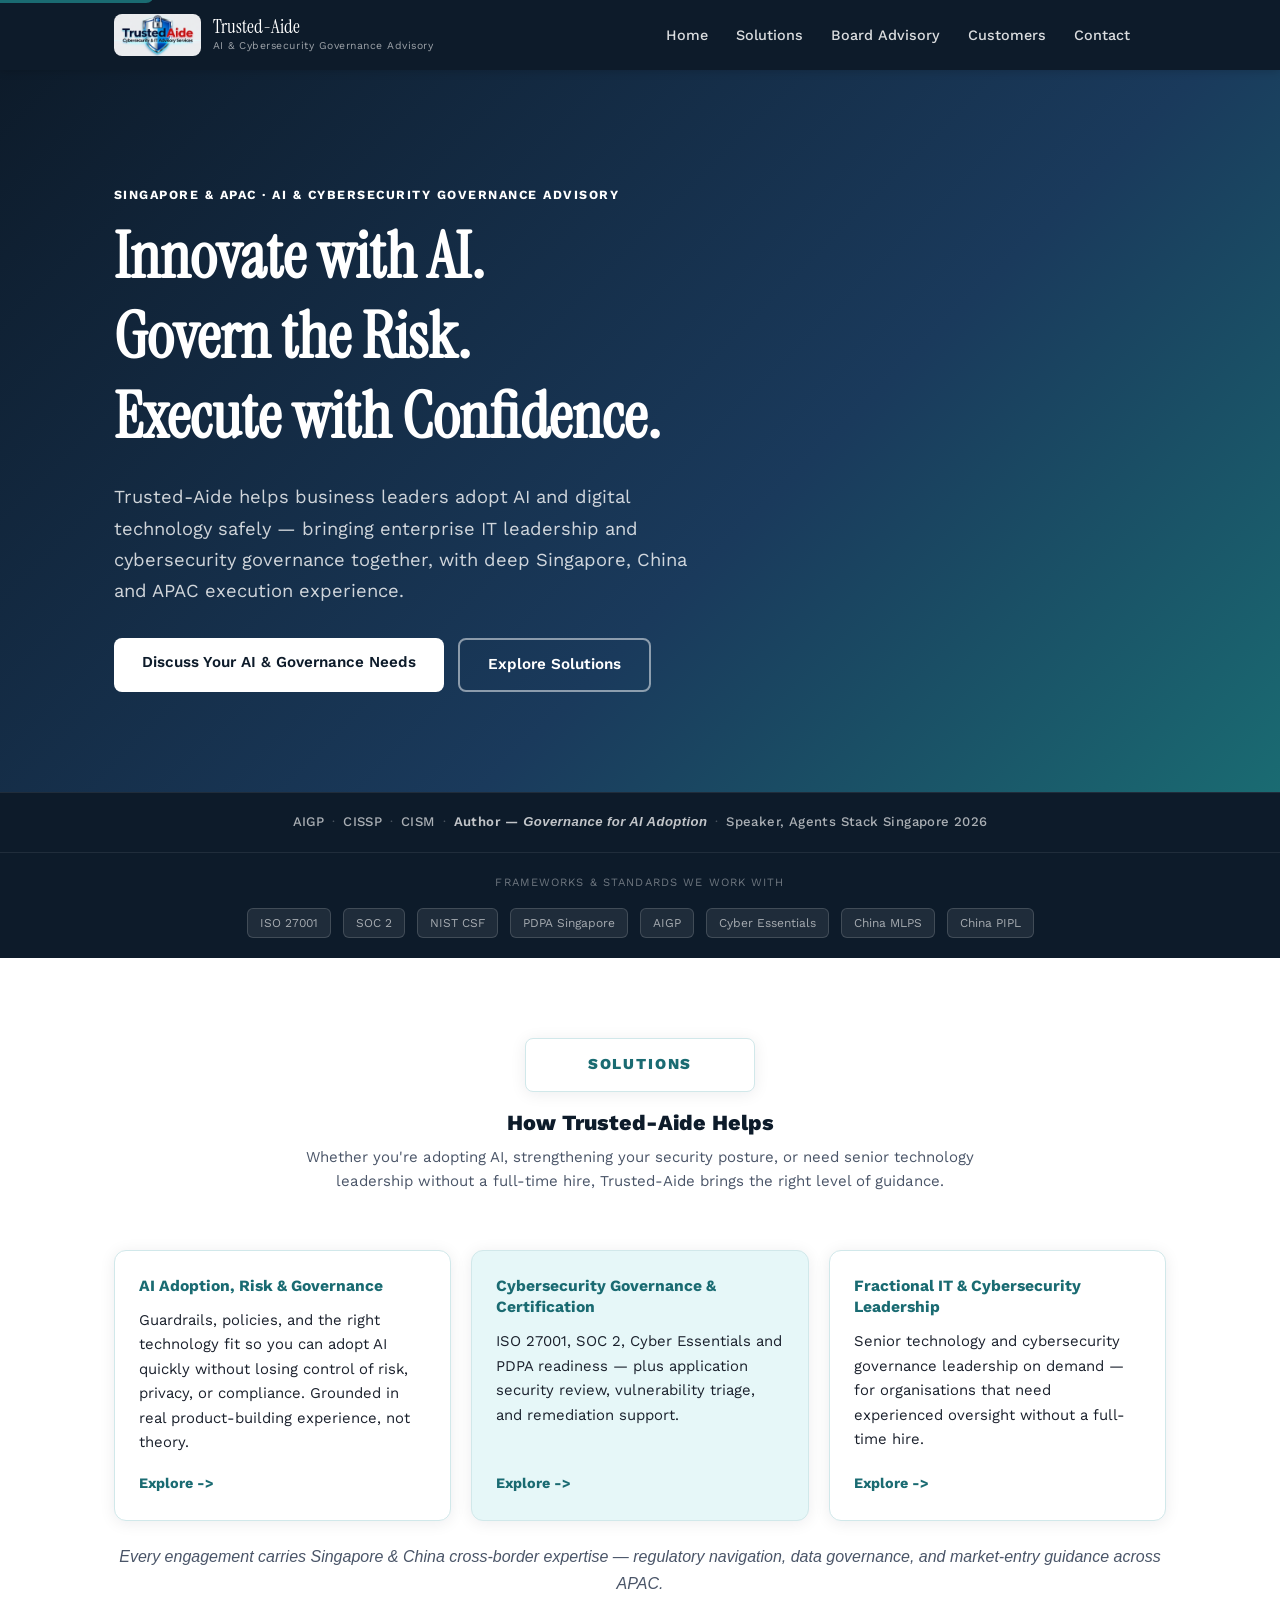
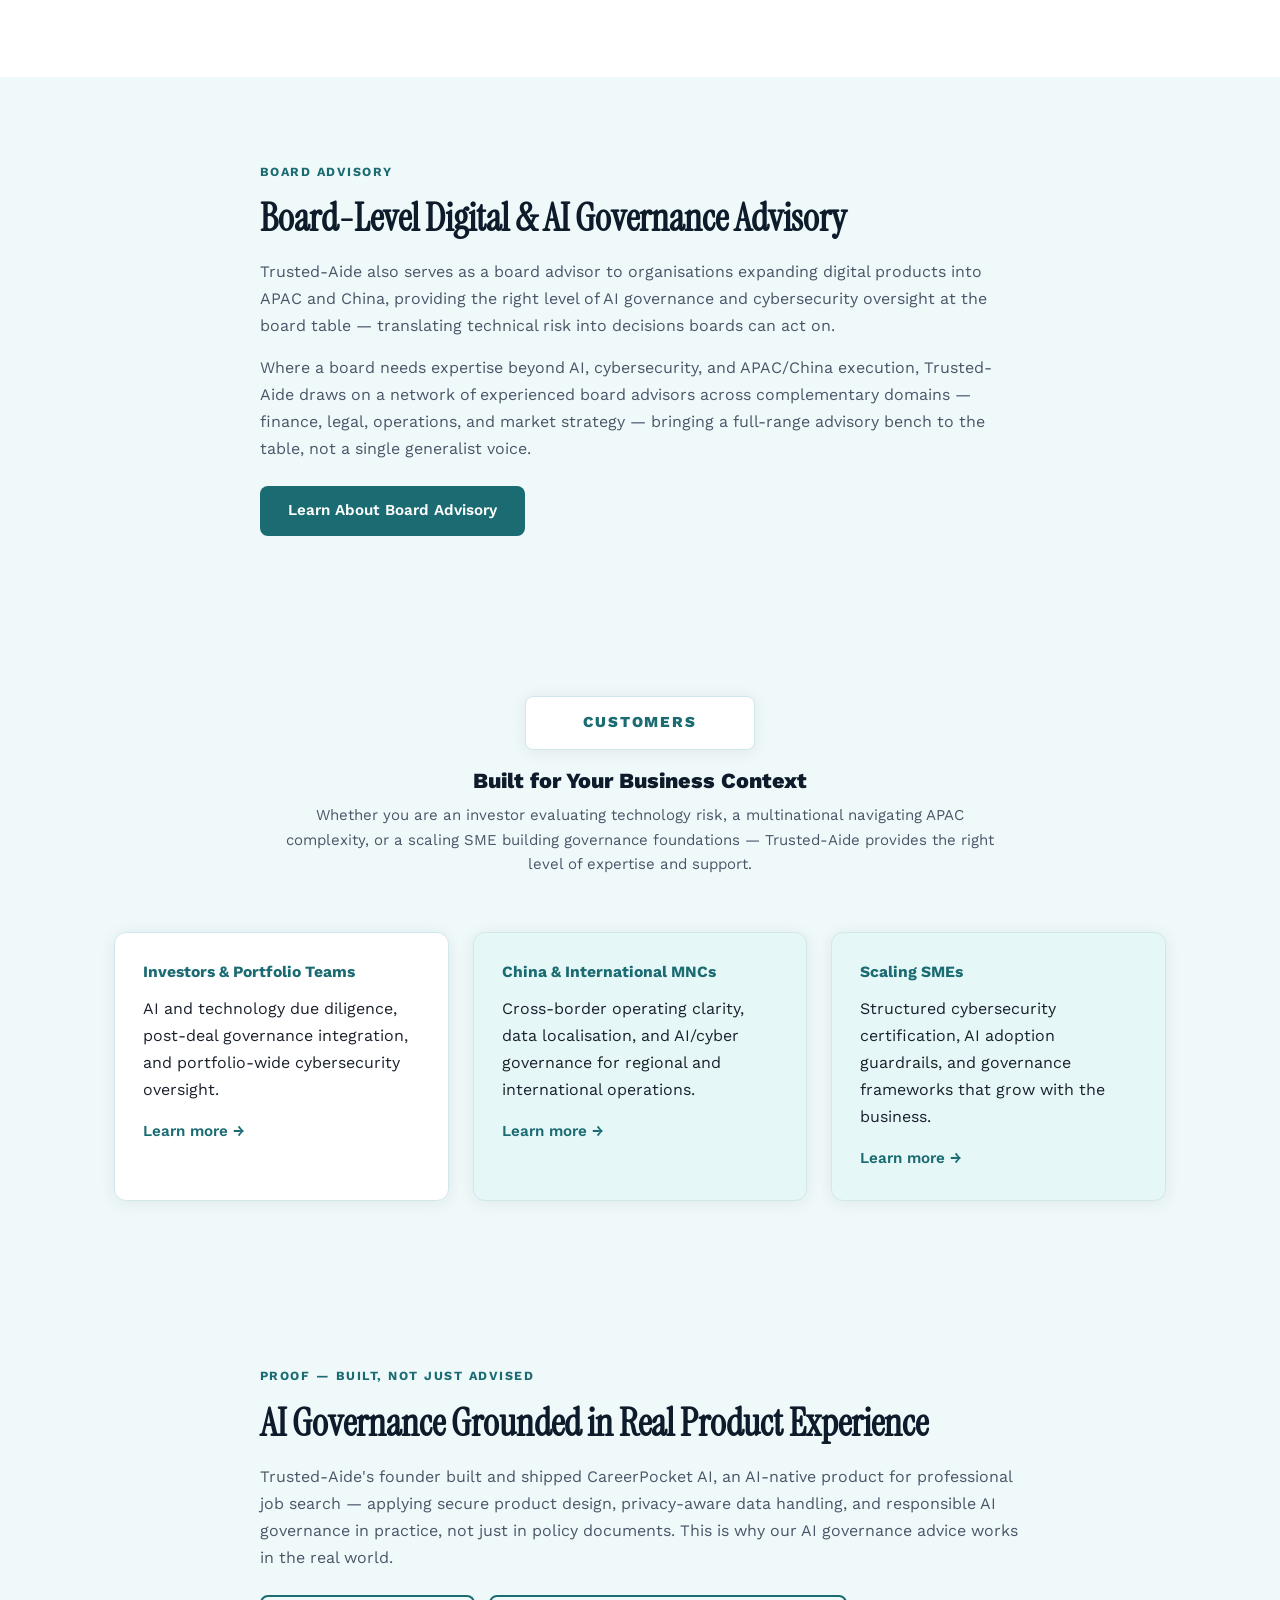
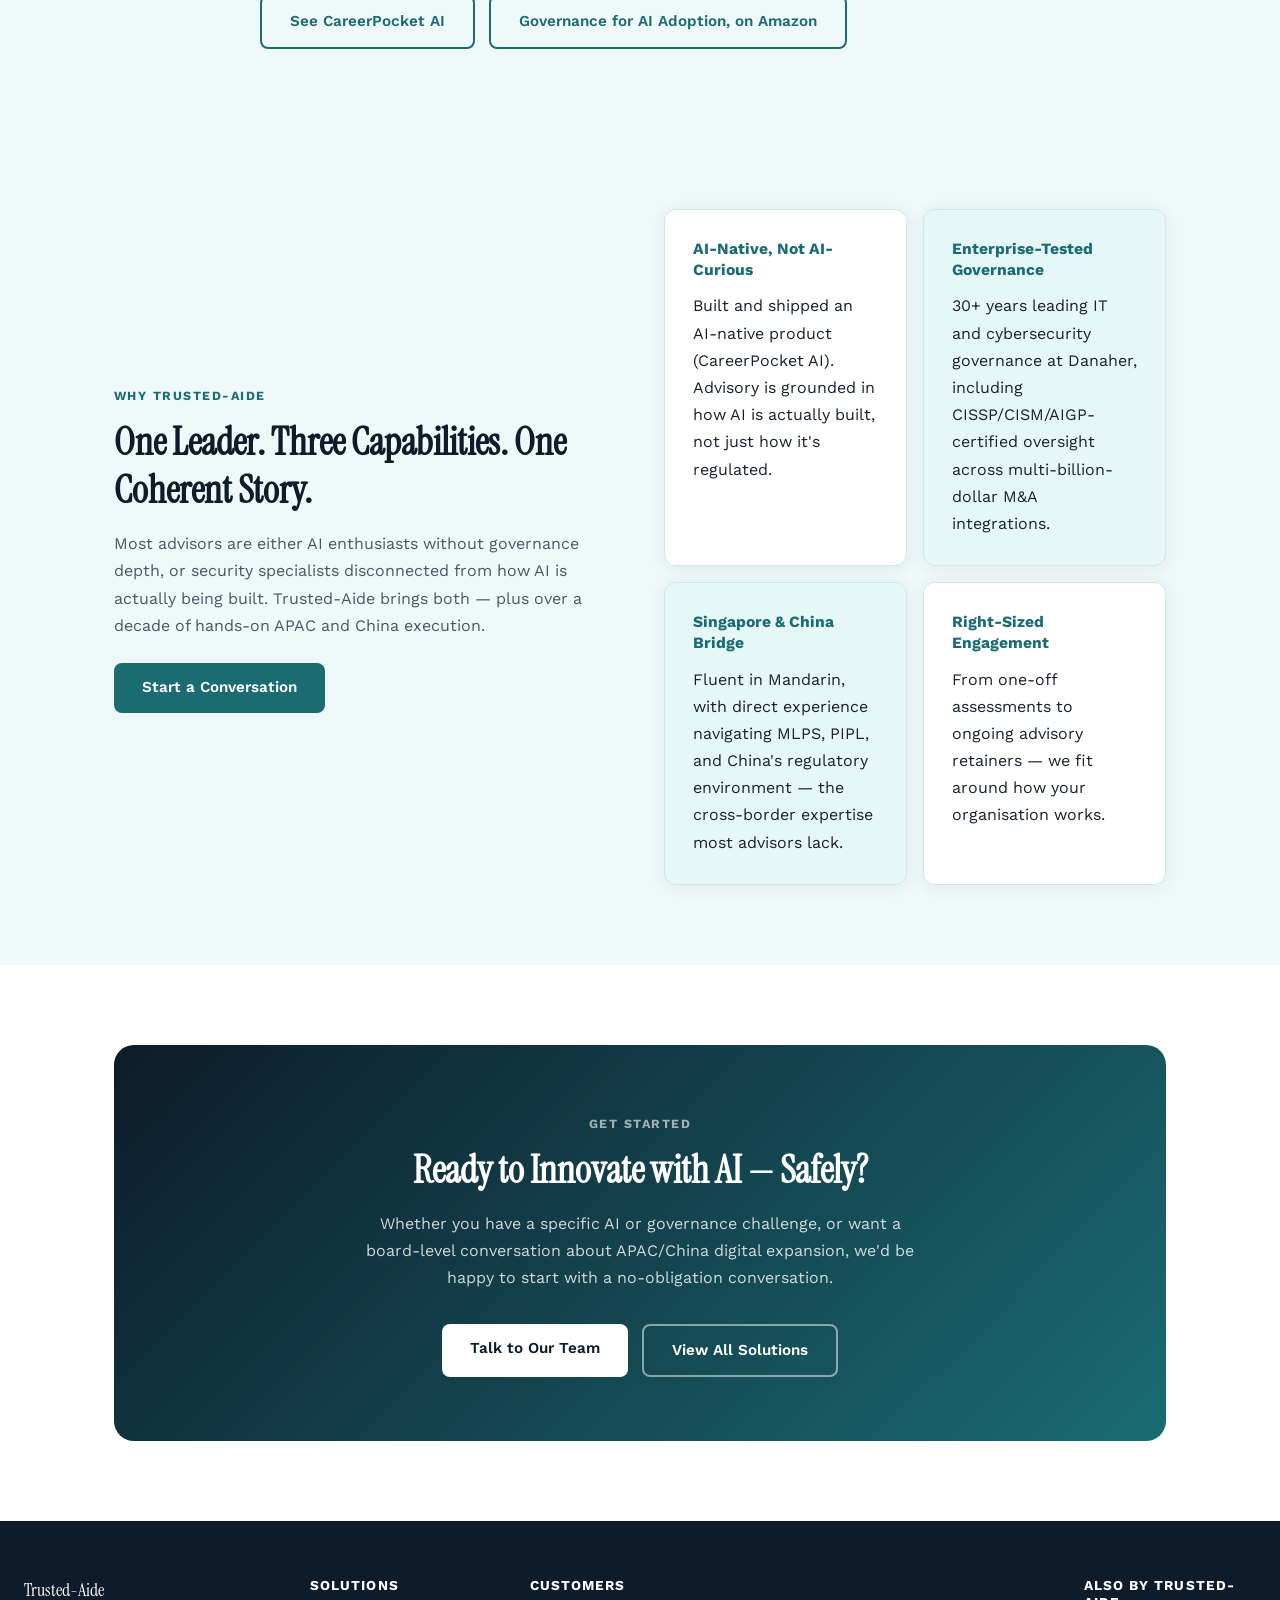
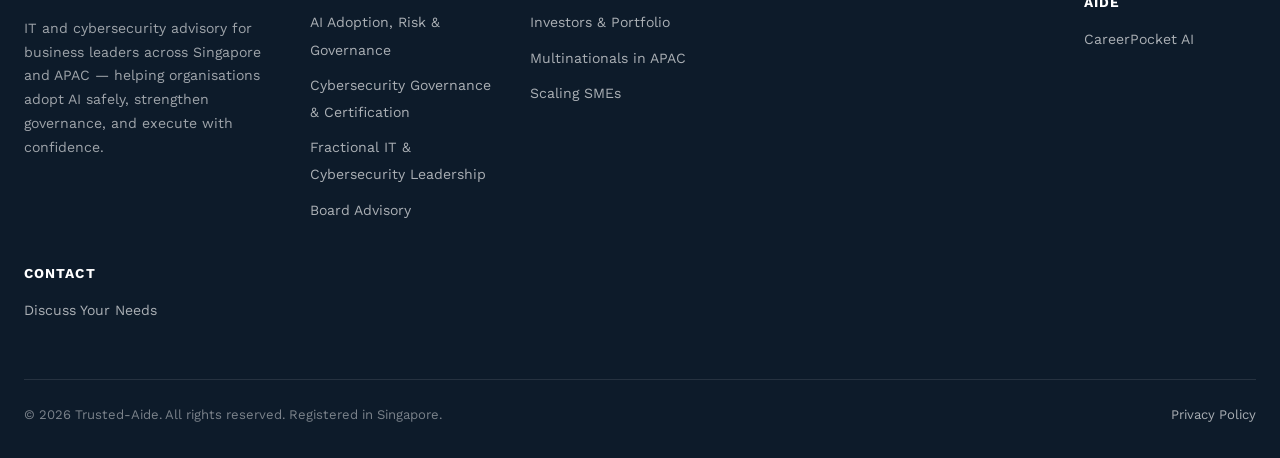
==== commit b0aa25d7: "Refine positioning per feedback: layout fix, AI business framing, board network, simplify Customers " ====
--- a/index.html
+++ b/index.html
@@ -35,7 +35,7 @@
   <link rel="preconnect" href="https://fonts.googleapis.com">
   <link rel="preconnect" href="https://fonts.gstatic.com" crossorigin>
   <link href="https://fonts.googleapis.com/css2?family=Instrument+Serif:ital@0;1&family=Work+Sans:wght@300..700&display=swap" rel="stylesheet">
-  <link rel="stylesheet" href="assets/style.css?v=20260824-reposition-1">
+  <link rel="stylesheet" href="assets/style.css?v=20260824-reposition-2">
   <script type="application/ld+json">
   {
     "@context": "https://schema.org",
@@ -188,7 +188,7 @@
     <div class="solutions-overview-grid solutions-overview-grid--3">
       <a class="solution-overview-card card" href="solutions.html#ai">
         <h3>AI Adoption, Risk &amp; Governance</h3>
-        <p>Guardrails, policies, and practical controls so you can adopt AI quickly without losing control of risk, privacy, or compliance. Grounded in real product-building experience, not theory.</p>
+        <p>Guardrails, policies, and the right technology fit so you can adopt AI quickly without losing control of risk, privacy, or compliance. Grounded in real product-building experience, not theory.</p>
         <span class="solution-card-link">Explore</span>
       </a>
       <a class="solution-overview-card card" href="solutions.html#cyber">
@@ -211,11 +211,12 @@
 <!-- BOARD ADVISORY -->
 <section class="section surface">
   <div class="container">
-    <div class="feature-band asym reveal">
+    <div class="feature-band-solo reveal">
       <div class="content-block">
         <span class="eyebrow">Board Advisory</span>
         <h2 class="section-title">Board-Level Digital &amp; AI Governance Advisory</h2>
         <p>Trusted-Aide also serves as a board advisor to organisations expanding digital products into APAC and China, providing the right level of AI governance and cybersecurity oversight at the board table — translating technical risk into decisions boards can act on.</p>
+        <p>Where a board needs expertise beyond AI, cybersecurity, and APAC/China execution, Trusted-Aide draws on a network of experienced board advisors across complementary domains — finance, legal, operations, and market strategy — bringing a full-range advisory bench to the table, not a single generalist voice.</p>
         <div class="hero-actions hero-actions-tight">
           <a class="btn btn-primary" href="board-advisory.html">Learn About Board Advisory</a>
         </div>
@@ -255,7 +256,7 @@
 <!-- PROOF: BUILT, NOT JUST ADVISED -->
 <section class="section surface">
   <div class="container">
-    <div class="feature-band asym reveal">
+    <div class="feature-band-solo reveal">
       <div class="content-block">
         <span class="eyebrow">Proof — Built, Not Just Advised</span>
         <h2 class="section-title">AI Governance Grounded in Real Product Experience</h2>
--- a/assets/style.css
+++ b/assets/style.css
@@ -182,6 +182,14 @@
 }
 .content-block { padding-right: 20px; }
 .content-block p { color: var(--text-muted); margin-bottom: 14px; }
+
+/* Single-column centered card — for feature-band sections with only one content-block (no second column) */
+.feature-band-solo {
+  max-width: 760px;
+  margin: 0 auto;
+  text-align: left;
+}
+.feature-band-solo .content-block { padding-right: 0; }
 
 /* --- Why section --- */
 .why-grid { display: grid; grid-template-columns: 1fr 1fr; gap: 48px; align-items: center; }
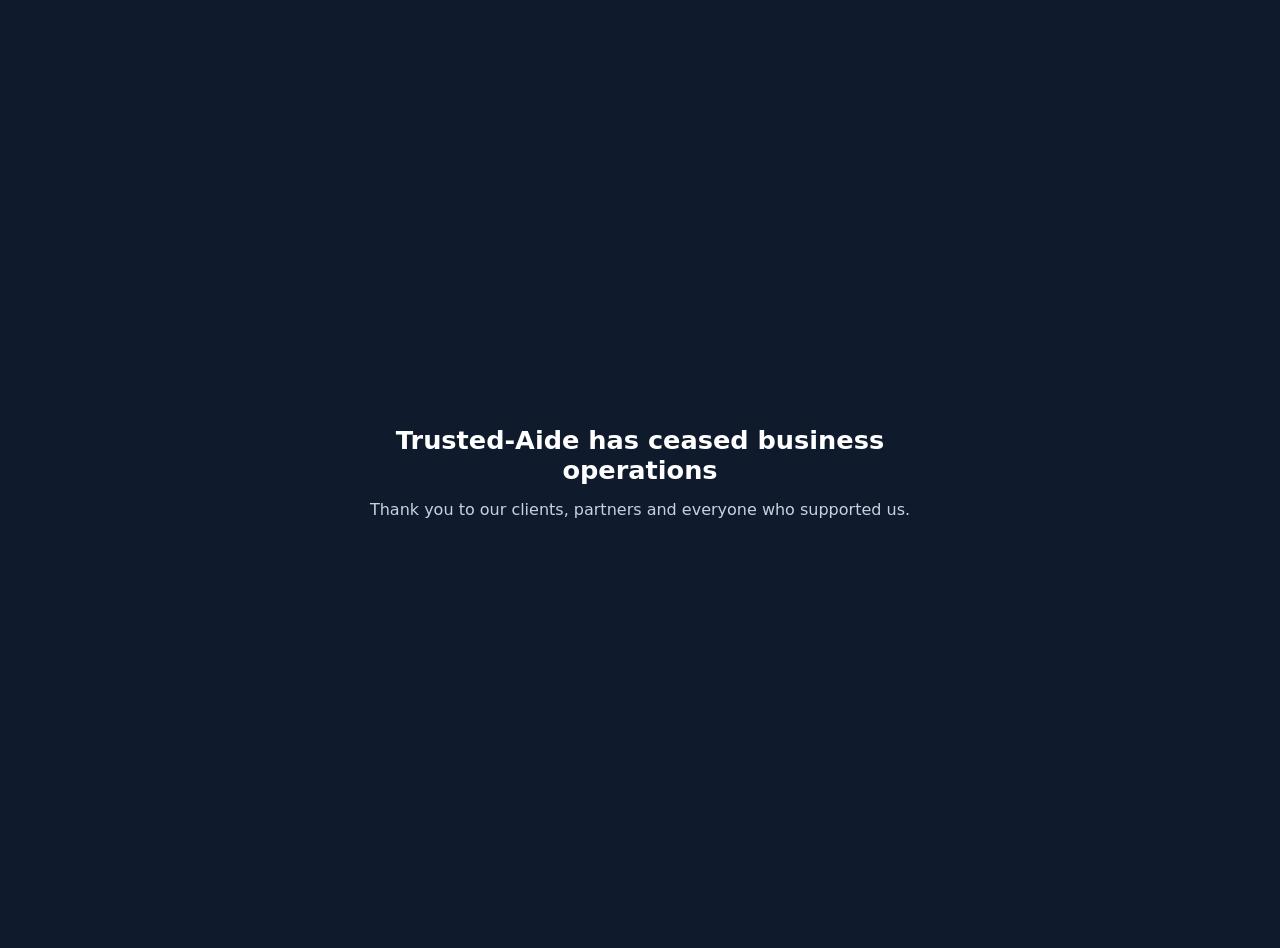
==== commit 80c60d81: "Close site: Trusted-Aide has ceased business operations" ====
--- a/index.html
+++ b/index.html
@@ -1,370 +1,21 @@
-<!DOCTYPE html>
+<!doctype html>
 <html lang="en">
 <head>
-<meta charset="UTF-8"/>
-<meta name="viewport" content="width=device-width, initial-scale=1.0"/>
-<title>Trusted-Aide | AI Adoption &amp; Cybersecurity Governance Advisory</title>
-  <meta name="description"
-        content="Trusted-Aide helps business leaders adopt AI and digital technology safely — bringing enterprise IT leadership and cybersecurity governance together, with deep Singapore, China and APAC execution experience.">
-  <meta name="robots" content="index,follow,max-snippet:-1,max-image-preview:large,max-video-preview:-1">
-  <meta name="author" content="Trusted-Aide">
-
-  <link rel="canonical" href="https://trusted-aide.com/">
-  <link rel="alternate" type="text/plain" href="https://trusted-aide.com/llms.txt" title="LLM site summary">
-
-  <!-- Open Graph -->
-  <meta property="og:type" content="website">
-  <meta property="og:title" content="Trusted-Aide | AI Adoption & Cybersecurity Governance Advisory">
-  <meta property="og:description"
-        content="Innovate with AI. Govern the risk. Execute with confidence — enterprise IT and cybersecurity governance, with a Singapore/APAC/China bridge.">
-  <meta property="og:url" content="https://trusted-aide.com/">
-  <meta property="og:site_name" content="Trusted-Aide">
-  <meta property="og:image" content="https://trusted-aide.com/assets/logo.png">
-
-  <!-- Twitter -->
-  <meta name="twitter:card" content="summary_large_image">
-  <meta name="twitter:title" content="Trusted-Aide | AI Adoption & Cybersecurity Governance Advisory">
-  <meta name="twitter:description"
-        content="AI adoption and cybersecurity governance advisory for business leaders — Singapore, China and APAC.">
-  <meta name="twitter:image" content="https://trusted-aide.com/assets/logo.png">
-
-  <!-- Favicon -->
-  <link rel="icon" href="/assets/logo.png">
-
-  <!-- Google Fonts -->
-  <link rel="preconnect" href="https://fonts.googleapis.com">
-  <link rel="preconnect" href="https://fonts.gstatic.com" crossorigin>
-  <link href="https://fonts.googleapis.com/css2?family=Instrument+Serif:ital@0;1&family=Work+Sans:wght@300..700&display=swap" rel="stylesheet">
-  <link rel="stylesheet" href="assets/style.css?v=20260824-reposition-2">
-  <script type="application/ld+json">
-  {
-    "@context": "https://schema.org",
-    "@graph": [
-      {
-        "@type": "ProfessionalService",
-        "@id": "https://trusted-aide.com/#organization",
-        "name": "Trusted-Aide",
-        "url": "https://trusted-aide.com/",
-        "logo": "https://trusted-aide.com/assets/logo.png",
-        "image": "https://trusted-aide.com/assets/logo.png",
-        "description": "Trusted-Aide helps business leaders adopt AI and digital technology safely, bringing enterprise IT leadership and cybersecurity governance together, with deep Singapore, China and APAC execution experience.",
-        "areaServed": ["Singapore", "China", "APAC"],
-        "knowsAbout": [
-          "AI adoption and governance",
-          "AI security and risk",
-          "Cybersecurity governance advisory",
-          "Application security",
-          "ISO 27001 readiness",
-          "SOC 2 readiness",
-          "PDPA compliance",
-          "China MLPS 2.0",
-          "China PIPL",
-          "Board-level digital and AI governance",
-          "Fractional IT and cybersecurity leadership"
-        ],
-        "sameAs": [
-          "https://www.amazon.com/dp/B0GXH5Y6QR"
-        ]
-      },
-      {
-        "@type": "WebSite",
-        "@id": "https://trusted-aide.com/#website",
-        "url": "https://trusted-aide.com/",
-        "name": "Trusted-Aide",
-        "publisher": {
-          "@id": "https://trusted-aide.com/#organization"
-        },
-        "inLanguage": "en"
-      },
-      {
-        "@type": "WebPage",
-        "@id": "https://trusted-aide.com/#webpage",
-        "url": "https://trusted-aide.com/",
-        "name": "Trusted-Aide | AI Adoption & Cybersecurity Governance Advisory",
-        "description": "Trusted-Aide helps business leaders adopt AI and digital technology safely — bringing enterprise IT leadership and cybersecurity governance together, with deep Singapore, China and APAC execution experience.",
-        "isPartOf": {
-          "@id": "https://trusted-aide.com/#website"
-        },
-        "about": {
-          "@id": "https://trusted-aide.com/#organization"
-        },
-        "inLanguage": "en"
-      }
-    ]
-  }
-  </script>
+<meta charset="utf-8">
+<meta name="viewport" content="width=device-width, initial-scale=1">
+<meta name="robots" content="noindex, nofollow">
+<title>Trusted-Aide</title>
+<style>
+body{font-family:system-ui,-apple-system,sans-serif;background:#0f1b2d;color:#fff;display:flex;min-height:100vh;align-items:center;justify-content:center;margin:0;padding:24px;text-align:center}
+main{max-width:560px}
+h1{font-size:1.6rem;margin:0 0 12px}
+p{color:#c7d2e0;line-height:1.6;margin:0}
+</style>
 </head>
 <body>
-<a class="skip-link" href="#main">Skip to content</a>
-
-<header class="site-header">
-  <div class="container nav">
-    <a class="brand" href="index.html">
-      <img src="assets/logo.png" alt="Trusted-Aide" width="160" height="42"/>
-      <div class="brand-copy">
-        <span class="brand-name">Trusted-Aide</span>
-                  <span class="brand-tag">AI &amp; Cybersecurity Governance Advisory</span>
-      </div>
-    </a>
-    <nav class="nav-links" aria-label="Main">
-      <a href="index.html">Home</a>
-      <a href="solutions.html">Solutions</a>
-      <a href="board-advisory.html">Board Advisory</a>
-      <a href="segments.html">Customers</a>
-      <a href="contact.html">Contact</a>
-    </nav>
-    <div class="nav-tools">
-      <button class="menu-toggle" data-menu-toggle aria-label="Menu">&#9776;</button>
-    </div>
-  </div>
-  <div class="container mobile-nav" data-mobile-nav>
-    <a href="index.html">Home</a>
-    <a href="solutions.html">Solutions</a>
-      <a href="board-advisory.html">Board Advisory</a>
-    <a href="segments.html">Customers</a>
-    <a href="contact.html">Contact</a>
-  </div>
-</header>
-
-<main id="main">
-
-<!-- HERO -->
-<section class="hero hero-type">
-  <div class="container">
-    <div class="hero-type-inner reveal">
-      <span class="eyebrow">Singapore &amp; APAC · AI &amp; Cybersecurity Governance Advisory</span>
-      <h1 class="title">Innovate with AI.<br>Govern the Risk.<br>Execute with Confidence.</h1>
-      <p class="lede">Trusted-Aide helps business leaders adopt AI and digital technology safely — bringing enterprise IT leadership and cybersecurity governance together, with deep Singapore, China and APAC execution experience.</p>
-      <div class="hero-actions">
-        <a class="btn btn-light" href="contact.html">Discuss Your AI &amp; Governance Needs</a>
-        <a class="btn btn-secondary" href="solutions.html">Explore Solutions</a>
-      </div>
-    </div>
-  </div>
-</section>
-
-<!-- CREDENTIALS STRIP -->
-<section class="creds-strip">
-  <div class="container">
-    <div class="creds-inner">
-      <span class="cred-item">AIGP</span>
-      <span class="cred-sep">·</span>
-      <span class="cred-item">CISSP</span>
-      <span class="cred-sep">·</span>
-      <span class="cred-item">CISM</span>
-      <span class="cred-sep">·</span>
-      <span class="cred-item">
-        <a href="https://www.amazon.com/dp/B0GXH5Y6QR" target="_blank" rel="noopener">
-          Author — <em>Governance for AI Adoption</em>
-        </a>
-      </span>
-      <span class="cred-sep">·</span>
-      <span class="cred-item">Speaker, Agents Stack Singapore 2026</span>
-    </div>
-  </div>
-</section>
-
-<!-- TRUST BADGES -->
-<section style="background:var(--navy);padding:20px 0;border-top:1px solid rgba(255,255,255,0.08)">
-  <div class="container" style="display:flex;flex-wrap:wrap;gap:12px;justify-content:center;align-items:center;flex-direction:column">
-    <p style="font-size:0.7rem;text-transform:uppercase;letter-spacing:0.1em;color:rgba(255,255,255,0.4);margin-bottom:4px">Frameworks &amp; Standards We Work With</p><div style="display:flex;flex-wrap:wrap;gap:12px;justify-content:center"><span class="badge">ISO 27001</span>
-    <span class="badge">SOC 2</span>
-    <span class="badge">NIST CSF</span>
-    <span class="badge">PDPA Singapore</span>
-    <span class="badge">AIGP</span>
-    <span class="badge">Cyber Essentials</span><span class="badge">China MLPS</span><span class="badge">China PIPL</span>
-    </div>
-  </div>
-</section>
-
-<!-- SOLUTIONS OVERVIEW -->
-<section class="section">
-  <div class="container">
-    <div class="section-head reveal">
-      <span class="eyebrow">Solutions</span>
-      <h2 class="section-title">How Trusted-Aide Helps</h2>
-      <p class="summary">Whether you're adopting AI, strengthening your security posture, or need senior technology leadership without a full-time hire, Trusted-Aide brings the right level of guidance.</p>
-    </div>
-    <div class="solutions-overview-grid solutions-overview-grid--3">
-      <a class="solution-overview-card card" href="solutions.html#ai">
-        <h3>AI Adoption, Risk &amp; Governance</h3>
-        <p>Guardrails, policies, and the right technology fit so you can adopt AI quickly without losing control of risk, privacy, or compliance. Grounded in real product-building experience, not theory.</p>
-        <span class="solution-card-link">Explore</span>
-      </a>
-      <a class="solution-overview-card card" href="solutions.html#cyber">
-        <h3>Cybersecurity Governance &amp; Certification</h3>
-        <p>ISO 27001, SOC 2, Cyber Essentials and PDPA readiness — plus application security review, vulnerability triage, and remediation support.</p>
-        <span class="solution-card-link">Explore</span>
-      </a>
-      <a class="solution-overview-card card" href="solutions.html#leadership">
-        <h3>Fractional IT &amp; Cybersecurity Leadership</h3>
-        <p>Senior technology and cybersecurity governance leadership on demand — for organisations that need experienced oversight without a full-time hire.</p>
-        <span class="solution-card-link">Explore</span>
-      </a>
-    </div>
-    <p class="summary" style="margin-top:22px;text-align:center">
-      <em>Every engagement carries Singapore &amp; China cross-border expertise — regulatory navigation, data governance, and market-entry guidance across APAC.</em>
-    </p>
-  </div>
-</section>
-
-<!-- BOARD ADVISORY -->
-<section class="section surface">
-  <div class="container">
-    <div class="feature-band-solo reveal">
-      <div class="content-block">
-        <span class="eyebrow">Board Advisory</span>
-        <h2 class="section-title">Board-Level Digital &amp; AI Governance Advisory</h2>
-        <p>Trusted-Aide also serves as a board advisor to organisations expanding digital products into APAC and China, providing the right level of AI governance and cybersecurity oversight at the board table — translating technical risk into decisions boards can act on.</p>
-        <p>Where a board needs expertise beyond AI, cybersecurity, and APAC/China execution, Trusted-Aide draws on a network of experienced board advisors across complementary domains — finance, legal, operations, and market strategy — bringing a full-range advisory bench to the table, not a single generalist voice.</p>
-        <div class="hero-actions hero-actions-tight">
-          <a class="btn btn-primary" href="board-advisory.html">Learn About Board Advisory</a>
-        </div>
-      </div>
-    </div>
-  </div>
-</section>
-
-<!-- WHO WE HELP -->
-<section class="section surface">
-  <div class="container">
-    <div class="section-head reveal">
-      <span class="eyebrow">Customers</span>
-      <h2 class="section-title">Built for Your Business Context</h2>
-      <p class="summary">Whether you are an investor evaluating technology risk, a multinational navigating APAC complexity, or a scaling SME building governance foundations — Trusted-Aide provides the right level of expertise and support.</p>
-    </div>
-    <div class="cards-3 reveal">
-      <article class="card">
-        <h3 class="card-title">Investors &amp; Portfolio Teams</h3>
-        <p>AI and technology due diligence, post-deal governance integration, and portfolio-wide cybersecurity oversight.</p>
-        <p class="kicker"><a href="segments.html#investors">Learn more &rarr;</a></p>
-      </article>
-      <article class="card mint">
-        <h3 class="card-title">China &amp; International MNCs</h3>
-        <p>Cross-border operating clarity, data localisation, and AI/cyber governance for regional and international operations.</p>
-        <p class="kicker"><a href="segments.html#multinationals">Learn more &rarr;</a></p>
-      </article>
-      <article class="card mint">
-        <h3 class="card-title">Scaling SMEs</h3>
-        <p>Structured cybersecurity certification, AI adoption guardrails, and governance frameworks that grow with the business.</p>
-        <p class="kicker"><a href="segments.html#scaling">Learn more &rarr;</a></p>
-      </article>
-    </div>
-  </div>
-</section>
-
-<!-- PROOF: BUILT, NOT JUST ADVISED -->
-<section class="section surface">
-  <div class="container">
-    <div class="feature-band-solo reveal">
-      <div class="content-block">
-        <span class="eyebrow">Proof — Built, Not Just Advised</span>
-        <h2 class="section-title">AI Governance Grounded in Real Product Experience</h2>
-        <p>Trusted-Aide's founder built and shipped CareerPocket AI, an AI-native product for professional job search — applying secure product design, privacy-aware data handling, and responsible AI governance in practice, not just in policy documents. This is why our AI governance advice works in the real world.</p>
-        <div class="hero-actions hero-actions-tight">
-          <a class="btn btn-secondary" href="https://careerpocketai.com">See CareerPocket AI</a>
-          <a class="btn btn-secondary" href="https://www.amazon.com/dp/B0GXH5Y6QR" target="_blank" rel="noopener">Governance for AI Adoption, on Amazon</a>
-        </div>
-      </div>
-    </div>
-  </div>
-</section>
-
-<!-- WHY TRUSTED-AIDE -->
-<section class="section surface">
-  <div class="container">
-    <div class="why-grid reveal">
-      <div class="content-block">
-        <span class="eyebrow">Why Trusted-Aide</span>
-        <h2 class="section-title">One Leader. Three Capabilities. One Coherent Story.</h2>
-        <p>Most advisors are either AI enthusiasts without governance depth, or security specialists disconnected from how AI is actually being built. Trusted-Aide brings both — plus over a decade of hands-on APAC and China execution.</p>
-        <div class="hero-actions hero-actions-tight">
-          <a class="btn btn-primary" href="contact.html">Start a Conversation</a>
-        </div>
-      </div>
-      <div class="cards-2">
-        <div class="card">
-          <h3 class="card-title">AI-Native, Not AI-Curious</h3>
-          <p>Built and shipped an AI-native product (CareerPocket AI). Advisory is grounded in how AI is actually built, not just how it's regulated.</p>
-        </div>
-        <div class="card mint">
-          <h3 class="card-title">Enterprise-Tested Governance</h3>
-          <p>30+ years leading IT and cybersecurity governance at Danaher, including CISSP/CISM/AIGP-certified oversight across multi-billion-dollar M&amp;A integrations.</p>
-        </div>
-        <div class="card mint">
-          <h3 class="card-title">Singapore &amp; China Bridge</h3>
-          <p>Fluent in Mandarin, with direct experience navigating MLPS, PIPL, and China's regulatory environment — the cross-border expertise most advisors lack.</p>
-        </div>
-        <div class="card">
-          <h3 class="card-title">Right-Sized Engagement</h3>
-          <p>From one-off assessments to ongoing advisory retainers — we fit around how your organisation works.</p>
-        </div>
-      </div>
-    </div>
-  </div>
-</section>
-
-<!-- CTA -->
-<section class="section">
-  <div class="container">
-    <div class="cta-band reveal">
-      <span class="eyebrow cta-eyebrow">Get Started</span>
-      <h2 class="section-title">Ready to Innovate with AI — Safely?</h2>
-      <p>Whether you have a specific AI or governance challenge, or want a board-level conversation about APAC/China digital expansion, we'd be happy to start with a no-obligation conversation.</p>
-      <div style="display:flex;gap:14px;justify-content:center;flex-wrap:wrap">
-        <a class="btn btn-light" href="contact.html">Talk to Our Team</a>
-        <a class="btn btn-secondary" style="border-color:rgba(255,255,255,0.5);color:#fff" href="solutions.html">View All Solutions</a>
-      </div>
-    </div>
-  </div>
-</section>
-
+<main>
+<h1>Trusted-Aide has ceased business operations</h1>
+<p>Thank you to our clients, partners and everyone who supported us.</p>
 </main>
-
-<footer class="site-footer">
-  <div class="container">
-    <div class="footer-grid">
-      <div class="footer-brand">
-        <span class="brand-name">Trusted-Aide</span>
-        <p>IT and cybersecurity advisory for business leaders across Singapore and APAC — helping organisations adopt AI safely, strengthen governance, and execute with confidence.</p>
-      </div>
-      <div class="footer-col">
-        <h4>Solutions</h4>
-        <ul>
-          <li><a href="solutions.html#ai">AI Adoption, Risk &amp; Governance</a></li>
-          <li><a href="solutions.html#cyber">Cybersecurity Governance &amp; Certification</a></li>
-          <li><a href="solutions.html#leadership">Fractional IT &amp; Cybersecurity Leadership</a></li>
-          <li><a href="board-advisory.html">Board Advisory</a></li>
-        </ul>
-      </div>
-      <div class="footer-col">
-        <h4>Customers</h4>
-        <ul>
-          <li><a href="segments.html#investors">Investors &amp; Portfolio</a></li>
-          <li><a href="segments.html#multinationals">Multinationals in APAC</a></li>
-          <li><a href="segments.html#scaling">Scaling SMEs</a></li>
-        </ul>
-      </div>
-      <div class="footer-col">
-        <h4>Also by Trusted-Aide</h4>
-        <ul>
-          <li><a href="https://careerpocketai.com">CareerPocket AI</a></li>
-        </ul>
-      </div>
-      <div class="footer-col">
-        <h4>Contact</h4>
-        <ul>
-          <li><a href="contact.html">Discuss Your Needs</a></li>
-        </ul>
-      </div>
-    </div>
-    <div class="footer-bottom">
-      <p>&copy; 2026 Trusted-Aide. All rights reserved. Registered in Singapore.</p>
-      <p><a href="privacy.html">Privacy Policy</a></p>
-    </div>
-  </div>
-</footer>
-
-<script src="assets/script.js"></script>
 </body>
 </html>
